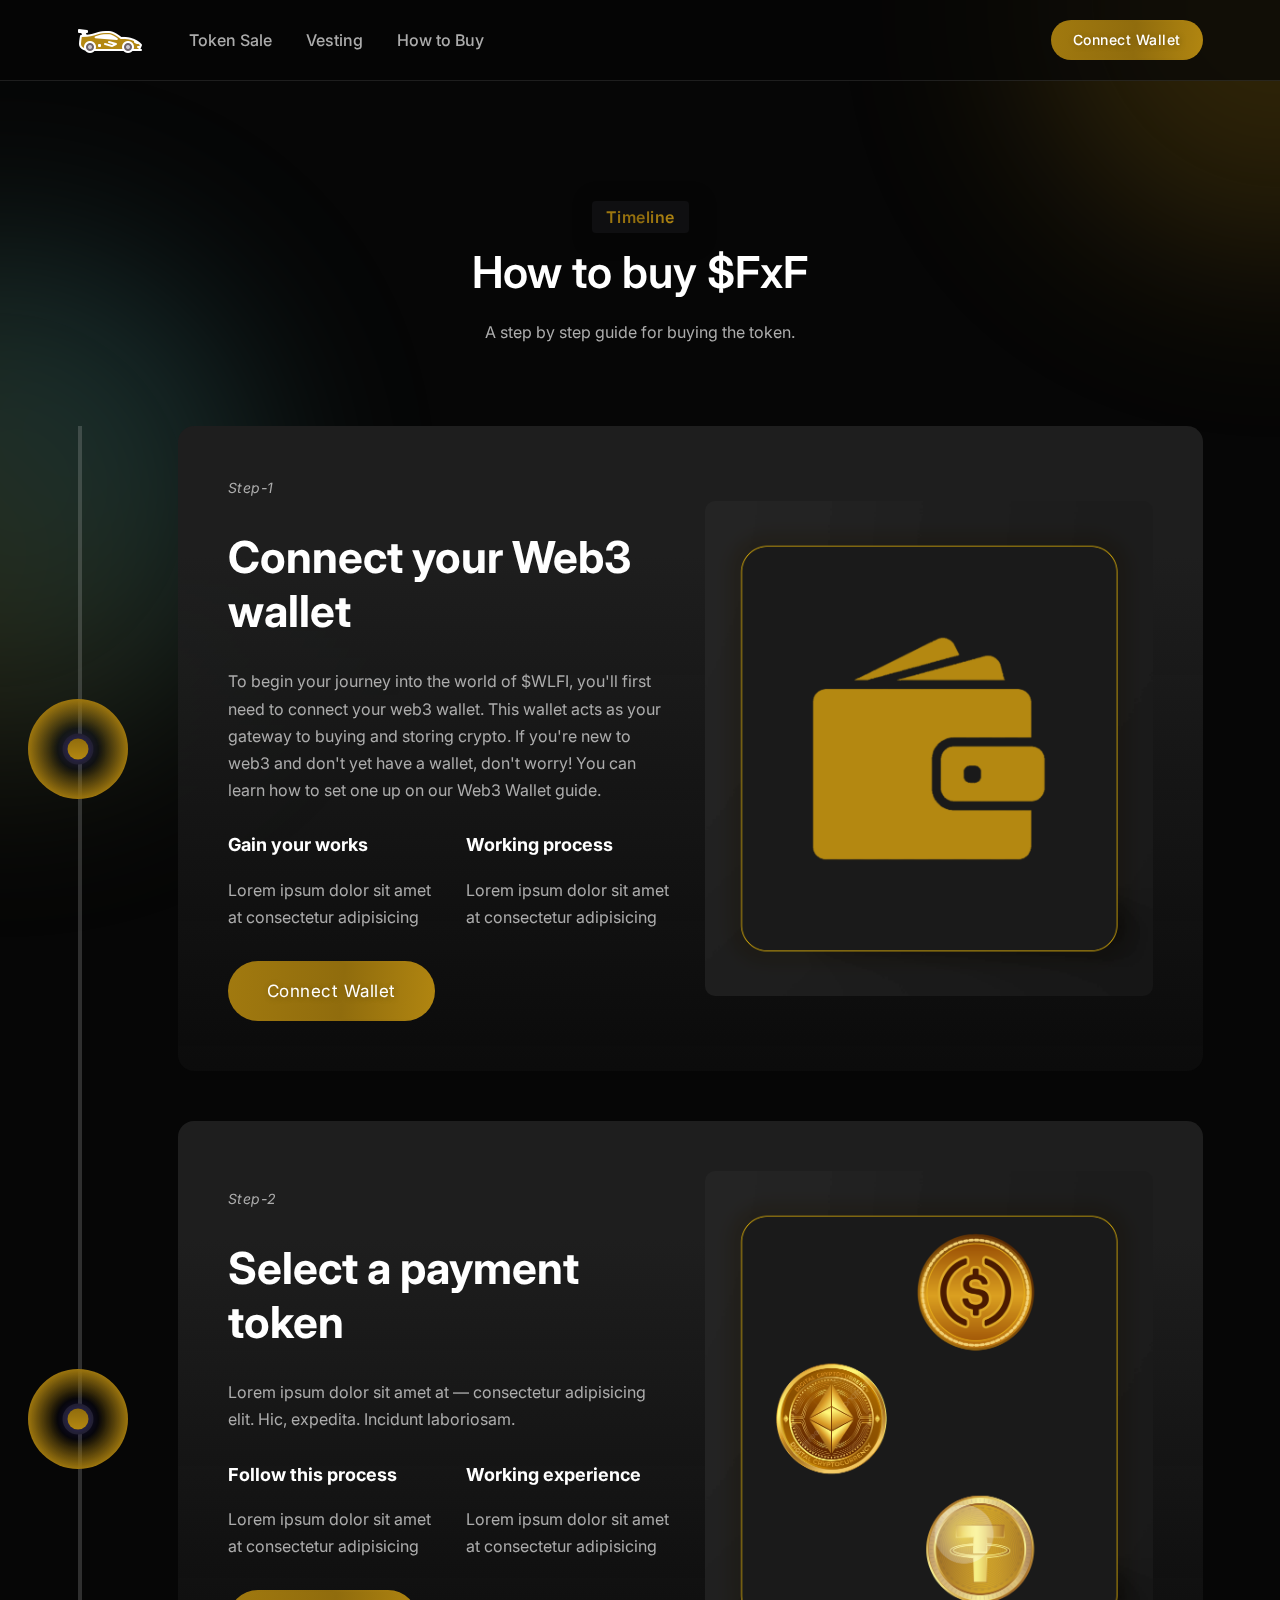
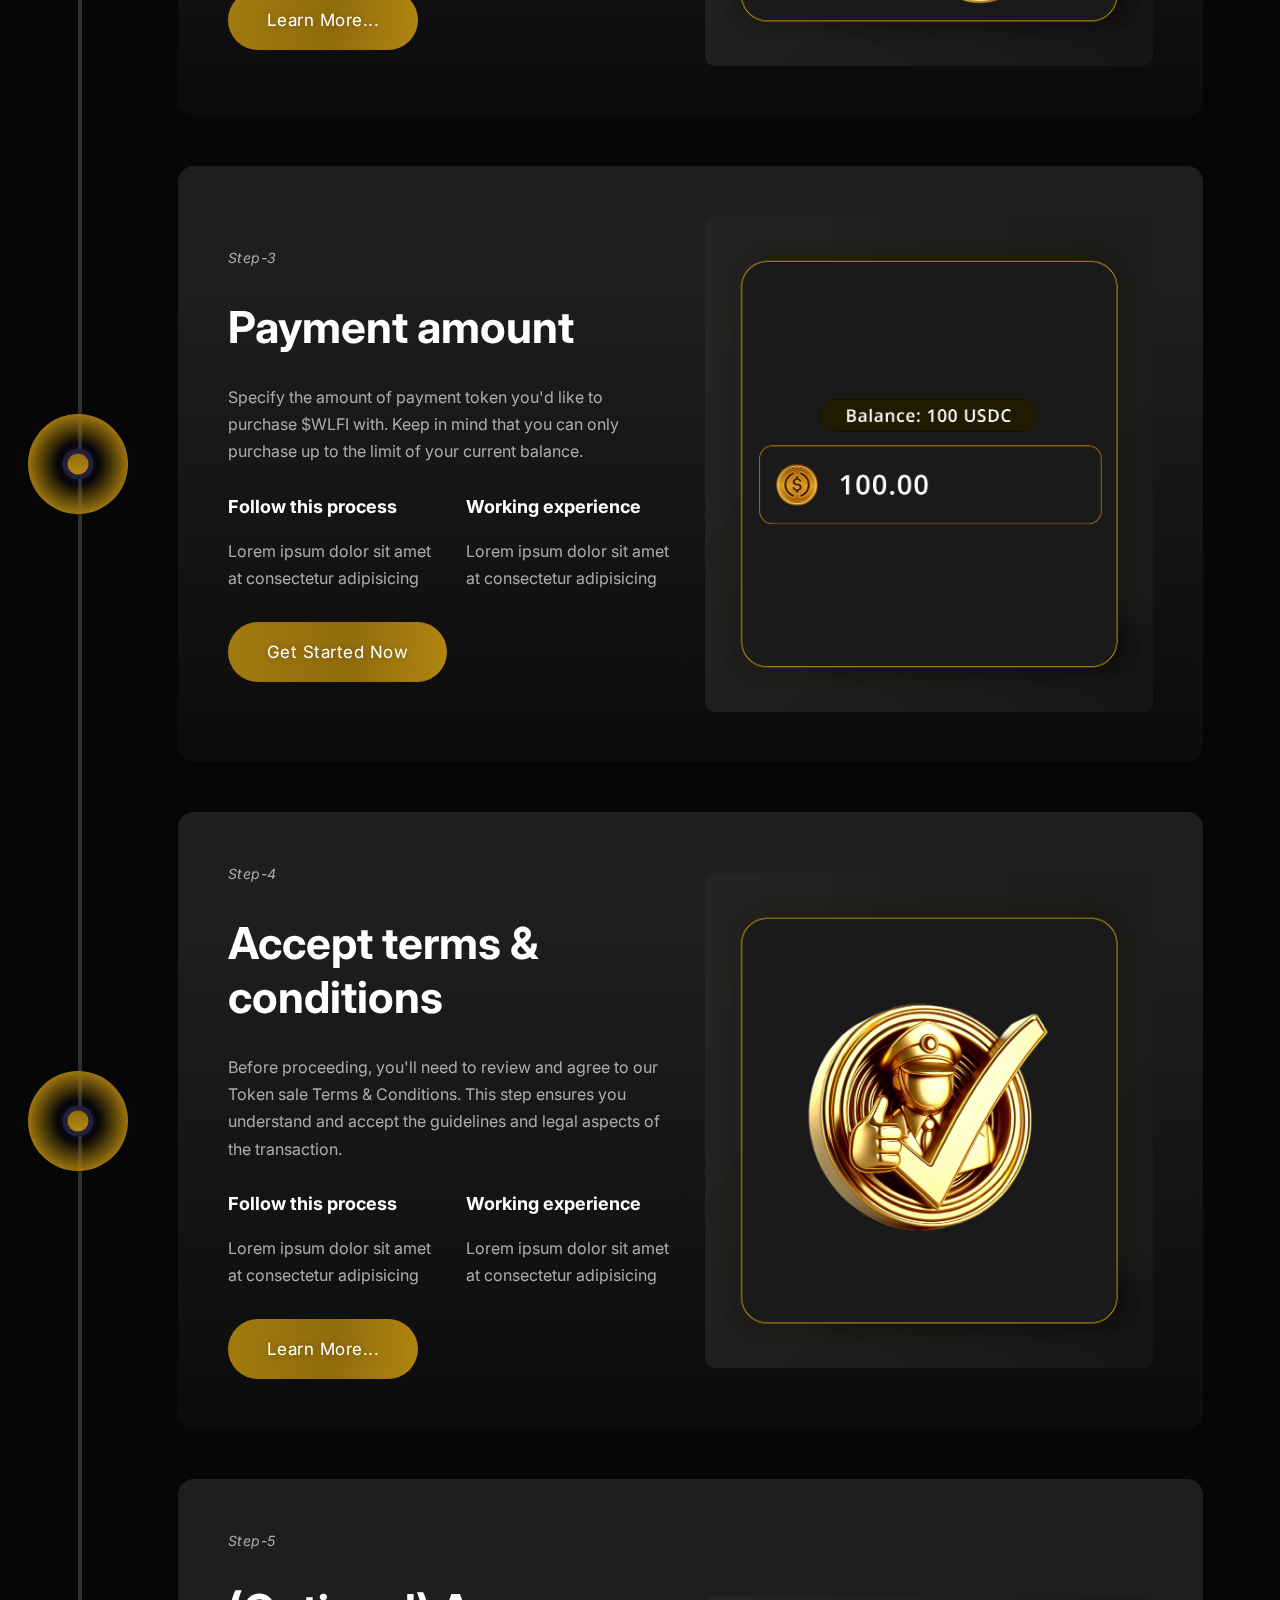
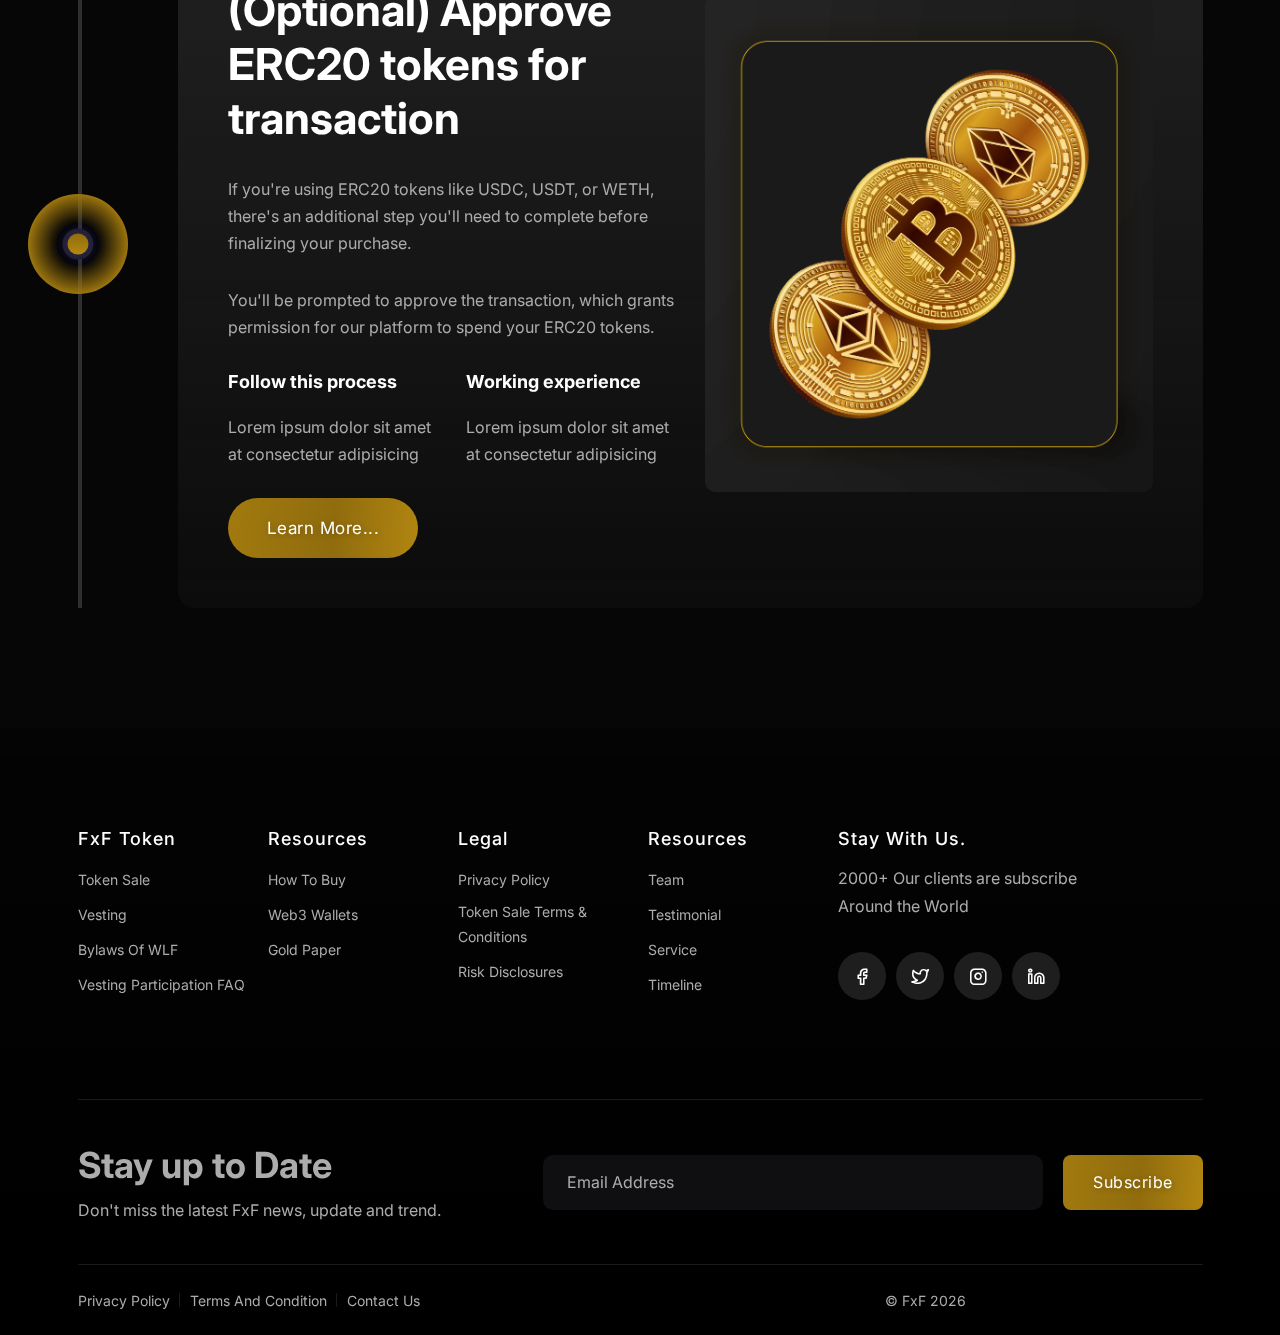
==== how-to-buy.html @ 3b192cbc "FxF UI Design Updated" ====
<!DOCTYPE html>
<html lang="en">
  <meta http-equiv="content-type" content="text/html;charset=utf-8" />
  <head>
    <meta charset="UTF-8" />
    <meta name="viewport" content="width=device-width, initial-scale=1.0" />
    <meta name="theme-style-mode" content="1" />

    <title>Fast and Furious | Dapp</title>
    <!-- Favicon -->
    <link
      rel="shortcut icon"
      type="image/x-icon"
      href="assets/images/favicon.png"
    />
    <!-- CSS ============================================ -->
    <link rel="stylesheet" href="assets/css/bootstrap.min.css" />
    <link rel="stylesheet" href="assets/css/59cd303f553da101.css" />
    <link rel="stylesheet" href="assets/css/animation.css" />
    <link rel="stylesheet" href="assets/css/feature.css" />
    <link rel="stylesheet" href="assets/css/magnify.min.css" />
    <link rel="stylesheet" href="assets/css/slick.css" />
    <link rel="stylesheet" href="assets/css/slick-theme.css" />
    <link rel="stylesheet" href="assets/css/lightbox.css" />
    <link rel="stylesheet" href="assets/css/style.css" />
  </head>

  <body>
    <main class="page-wrapper">
      <header
        class="rainbow-header header-default header-left-align header-not-transparent header-sticky"
      >
        <div class="container position-relative">
          <div class="row align-items-center">
            <div class="col-lg-9 col-md-6 col-4 position-static">
              <div class="header-left d-flex">
                <div class="logo">
                  <a href="index.html">
                    <img
                      class="logo-light"
                      src="assets/images/logo.png"
                      alt="Corporate Logo"
                    />
                    <img
                      class="logo-dark"
                      src="assets/images/logo-dark.png"
                      alt="Corporate Logo"
                    />
                  </a>
                </div>
                <nav class="mainmenu-nav d-none d-lg-block">
                  <ul class="mainmenu">
                    <li
                      class="with-megamenu has-menu-child-item position-relative"
                    >
                      <a href="#">Token Sale</a>
                    </li>
                    <li>
                      <a href="#">Vesting</a>
                    </li>
                    <li>
                      <a href="#">How to Buy</a>
                    </li>
                  </ul>
                </nav>
              </div>
            </div>
            <div class="col-lg-3 col-md-6 col-8">
              <div class="header-right">
                <div class="header-btn">
                  <a
                    class="btn-default btn-small round"
                    target="_blank"
                    href="#"
                    >Connect Wallet</a
                  >
                </div>
                <div class="mobile-menu-bar ml--5 d-block d-lg-none">
                  <div class="hamberger">
                    <button class="hamberger-button">
                      <i class="feather-menu"></i>
                    </button>
                  </div>
                </div>
              </div>
            </div>
          </div>
        </div>
      </header>
      <div class="popup-mobile-menu">
        <div class="inner">
          <div class="header-top">
            <div class="logo">
              <a href="index.html">
                <img
                  class="logo-light"
                  src="assets/images/logo/logo.png"
                  alt="Corporate Logo"
                />
                <img
                  class="logo-dark"
                  src="assets/images/logo/logo-dark.png"
                  alt="Corporate Logo"
                />
              </a>
            </div>
            <div class="close-menu">
              <button class="close-button">
                <i class="feather-x"></i>
              </button>
            </div>
          </div>
          <ul class="mainmenu">
            <li>
              <a href="#">Token Sale</a>
            </li>
            <li>
              <a href="#">Vesting</a>
            </li>
            <li>
              <a href="how-to-buy">How to Buy</a>
            </li>
          </ul>
        </div>
      </div>

      <!-- Start Theme Style  -->
      <div>
        <div class="rainbow-gradient-circle"></div>
        <div class="rainbow-gradient-circle theme-pink"></div>
      </div>
      <!-- End Theme Style  -->

      <div class="popup-mobile-menu">
        <div class="inner">
          <div class="header-top">
            <div class="logo">
              <a href="index.html">
                <img
                  class="logo-light"
                  src="assets/images/logo/logo.png"
                  alt="Corporate Logo"
                />
                <img
                  class="logo-dark"
                  src="assets/images/logo/logo-dark.png"
                  alt="Corporate Logo"
                />
              </a>
            </div>
            <div class="close-menu">
              <button class="close-button">
                <i class="feather-x"></i>
              </button>
            </div>
          </div>
          <ul class="mainmenu">
            <li class="with-megamenu has-menu-child-item position-relative">
              <a href="#">Home</a>
              <div class="rainbow-megamenu with-mega-item-2">
                <div class="wrapper">
                  <div class="row row--0">
                    <div class="col-lg-6 single-mega-item">
                      <ul class="mega-menu-item">
                        <li>
                          <a href="index-landing.html"
                            >Sass Landing
                            <span class="rainbow-badge-card">New</span></a
                          >
                        </li>
                        <li>
                          <a href="index-application.html"
                            >Application
                            <span class="rainbow-badge-card">New</span></a
                          >
                        </li>
                        <li>
                          <a href="index-collaborate.html"
                            >Collaborate
                            <span class="rainbow-badge-card">New</span></a
                          >
                        </li>
                        <li>
                          <a href="index-business-consulting.html"
                            >Business Consulting</a
                          >
                        </li>
                        <li>
                          <a href="index-business-consulting-2.html"
                            >Business Consulting 02</a
                          >
                        </li>
                        <li>
                          <a href="index-magazine.html"
                            >Magazine
                            <span class="rainbow-badge-card">New</span></a
                          >
                        </li>
                        <li>
                          <a href="index-corporate.html">Corporate</a>
                        </li>
                        <li>
                          <a href="index-business.html">Business</a>
                        </li>
                        <li>
                          <a href="index-digital-agency.html">Digital Agency</a>
                        </li>
                        <li>
                          <a href="index-finance.html">Finance</a>
                        </li>
                        <li>
                          <a href="index-company.html">Company</a>
                        </li>
                        <li>
                          <a href="index-marketing-agency.html"
                            >Marketing Agency</a
                          >
                        </li>
                      </ul>
                    </div>
                    <div class="col-lg-6 single-mega-item">
                      <ul class="mega-menu-item">
                        <li>
                          <a href="index-travel-agency.html">Travel Agency</a>
                        </li>
                        <li>
                          <a href="index-consulting.html">Consulting</a>
                        </li>
                        <li>
                          <a href="index-seo-agency.html">SEO Agency</a>
                        </li>
                        <li>
                          <a href="index-personal-portfolio.html"
                            >Personal Portfolio</a
                          >
                        </li>
                        <li>
                          <a href="index-event-conference.html"
                            >Event Conference</a
                          >
                        </li>
                        <li>
                          <a href="index-creative-portfolio.html"
                            >Creative Portfolio</a
                          >
                        </li>
                        <li>
                          <a href="index-freelancer.html">Freelancer</a>
                        </li>
                        <li>
                          <a href="index-international-consulting.html"
                            >International Consulting</a
                          >
                        </li>
                        <li>
                          <a href="index-startup.html">Startup</a>
                        </li>
                        <li>
                          <a href="index-web-agency.html">Web Agency</a>
                        </li>
                        <li>
                          <a href="index-corporate-one-page.html"
                            >Corporate One Page
                            <span class="rainbow-badge-card">New</span></a
                          >
                        </li>
                        <li>
                          <a href="index-photographer.html"
                            >Photographer
                            <span class="rainbow-badge-card">New</span></a
                          >
                        </li>
                      </ul>
                    </div>
                  </div>
                </div>
              </div>
            </li>
            <li>
              <a href="#">About</a>
            </li>
            <li class="with-megamenu has-menu-child-item">
              <a href="#">Elements</a>
              <div class="rainbow-megamenu">
                <div class="wrapper">
                  <div class="row row--0">
                    <div class="col-lg-3 single-mega-item">
                      <ul class="mega-menu-item">
                        <li>
                          <a href="button.html">Button</a>
                        </li>
                        <li>
                          <a href="service.html">Service</a>
                        </li>
                        <li>
                          <a href="counter.html">Counter</a>
                        </li>
                        <li>
                          <a href="progressbar.html">Progressbar</a>
                        </li>
                        <li>
                          <a href="accordion.html">Accordion</a>
                        </li>
                        <li>
                          <a href="social-share.html">Social Share</a>
                        </li>
                        <li>
                          <a href="blog-grid.html">Blog Grid</a>
                        </li>
                      </ul>
                    </div>
                    <div class="col-lg-3 single-mega-item">
                      <ul class="mega-menu-item">
                        <li>
                          <a href="team.html">Team</a>
                        </li>
                        <li>
                          <a href="portfolio.html">Portfolio</a>
                        </li>
                        <li>
                          <a href="testimonial.html">Testimonial</a>
                        </li>
                        <li>
                          <a href="timeline.html">Timeline</a>
                        </li>
                        <li>
                          <a href="tab.html">Tab</a>
                        </li>
                        <li>
                          <a href="pricing.html">Pricing</a>
                        </li>
                        <li>
                          <a href="split.html">Split Section</a>
                        </li>
                      </ul>
                    </div>
                    <div class="col-lg-3 single-mega-item">
                      <ul class="mega-menu-item">
                        <li>
                          <a href="call-to-action.html">Call To Action</a>
                        </li>
                        <li>
                          <a href="video.html">Video</a>
                        </li>
                        <li>
                          <a href="gallery.html">Gallery</a>
                        </li>
                        <li>
                          <a href="#">Contact</a>
                        </li>
                        <li>
                          <a href="brand.html">Brand</a>
                        </li>
                        <li>
                          <a href="portfolio.html">Portfolio</a>
                        </li>
                        <li>
                          <a href="error.html">404</a>
                        </li>
                      </ul>
                    </div>
                    <div class="col-lg-3 single-mega-item">
                      <ul class="mega-menu-item">
                        <li>
                          <a href="advance-tab.html"
                            >Advance Tab
                            <span class="rainbow-badge-card">Hot</span></a
                          >
                        </li>
                        <li>
                          <a href="brand-carouse.html"
                            >Brand Carousel
                            <span class="rainbow-badge-card">New</span></a
                          >
                        </li>
                        <li>
                          <a href="advance-pricing.html"
                            >Advance Pricing
                            <span class="rainbow-badge-card">Hot</span></a
                          >
                        </li>
                        <li>
                          <a href="portfolio-details.html">Portfolio Details</a>
                        </li>
                        <li>
                          <a href="blog-details.html">Blog Details</a>
                        </li>
                        <li>
                          <a href="privacy-policy.html"
                            >Privacy Policy
                            <span class="rainbow-badge-card">New</span></a
                          >
                        </li>
                        <li>
                          <a href="login.html"
                            >Profile
                            <span class="rainbow-badge-card">New</span></a
                          >
                        </li>
                      </ul>
                    </div>
                  </div>
                </div>
              </div>
            </li>

            <li class="has-droupdown has-menu-child-item">
              <a href="#">Blog</a>
              <ul class="submenu">
                <li>
                  <a href="blog-grid.html">Blog Grid</a>
                </li>
                <li>
                  <a href="blog-grid-sidebar.html">Blog Grid Sidebar</a>
                </li>
                <li>
                  <a href="blog-list-view.html">Blog List View</a>
                </li>
                <li>
                  <a href="blog-list-sidebar.html">Blog List View Sidebar</a>
                </li>
                <li>
                  <a href="blog-details.html">Blog Details</a>
                </li>
              </ul>
            </li>

            <li class="has-droupdown has-menu-child-item">
              <a href="#">Portfolio</a>
              <ul class="submenu">
                <li>
                  <a href="portfolio.html">Portfolio Default</a>
                </li>
                <li>
                  <a href="portfolio-three-column.html"
                    >Portfolio Three Column</a
                  >
                </li>
                <li>
                  <a href="portfolio-full-width.html">Portfolio Full Width</a>
                </li>
                <li>
                  <a href="portfolio-grid-layout.html">Portfolio Grid Layout</a>
                </li>
                <li>
                  <a href="portfolio-box-layout.html">Portfolio Box Layout</a>
                </li>
                <li>
                  <a href="portfolio-details.html">Portfolio Details</a>
                </li>
              </ul>
            </li>
            <li>
              <a href="#">Contact</a>
            </li>
          </ul>
        </div>
      </div>

      <!-- Start Slider Area  -->
      <div class="rainbow-timeline-area rainbow-section-gap">
        <div class="container">
          <div class="row">
            <div class="col-lg-12">
              <div
                class="section-title text-center sal-animate"
                data-sal="slide-up"
                data-sal-duration="700"
                data-sal-delay="100"
              >
                <h4 class="subtitle">
                  <span class="theme-gradient">Timeline</span>
                </h4>
                <h2 class="title w-600 mb--20">How to buy $FxF</h2>
                <p>A step by step guide for buying the token.</p>
              </div>
            </div>
          </div>
          <div class="row">
            <div class="col-lg-12">
              <div
                class="rainbow-timeline-wrapper timeline-style-one position-relative"
              >
                <div class="timeline-line"></div>
                <div class="single-timeline mt--50">
                  <div class="timeline-dot">
                    <div class="time-line-circle"></div>
                  </div>
                  <div class="single-content">
                    <div class="inner">
                      <div class="row row--30 align-items-center">
                        <div
                          class="col-lg-6 mt_md--40 mt_sm--40 order-2 order-lg-1"
                        >
                          <div class="content">
                            <span class="date-of-timeline">Step-1</span>
                            <h2
                              class="title sal-animate"
                              data-sal="slide-up"
                              data-sal-duration="700"
                              data-sal-delay="100"
                            >
                              Connect your Web3 wallet
                            </h2>
                            <p
                              class="description sal-animate"
                              data-sal="slide-up"
                              data-sal-duration="700"
                              data-sal-delay="200"
                            >
                              To begin your journey into the world of $WLFI,
                              you'll first need to connect your web3 wallet.
                              This wallet acts as your gateway to buying and
                              storing crypto. If you're new to web3 and don't
                              yet have a wallet, don't worry! You can learn how
                              to set one up on our Web3 Wallet guide.
                            </p>
                            <div class="row row--30">
                              <div class="col-lg-6 col-md-6 col-12">
                                <div class="working-list">
                                  <h5
                                    class="working-title sal-animate"
                                    data-sal="slide-up"
                                    data-sal-duration="700"
                                    data-sal-delay="300"
                                  >
                                    Gain your works
                                  </h5>
                                  <p
                                    data-sal="slide-up"
                                    data-sal-duration="700"
                                    data-sal-delay="400"
                                    class="sal-animate"
                                  >
                                    Lorem ipsum dolor sit amet at consectetur
                                    adipisicing
                                  </p>
                                </div>
                              </div>
                              <div class="col-lg-6 col-md-6 col-12">
                                <div class="working-list">
                                  <h5
                                    class="working-title sal-animate"
                                    data-sal="slide-up"
                                    data-sal-duration="700"
                                    data-sal-delay="300"
                                  >
                                    Working process
                                  </h5>
                                  <p
                                    data-sal="slide-up"
                                    data-sal-duration="700"
                                    data-sal-delay="400"
                                    class="sal-animate"
                                  >
                                    Lorem ipsum dolor sit amet at consectetur
                                    adipisicing
                                  </p>
                                </div>
                              </div>
                            </div>
                            <div
                              class="read-morebtn sal-animate"
                              data-sal="slide-up"
                              data-sal-duration="700"
                              data-sal-delay="300"
                            >
                              <a
                                class="btn-default btn-large round"
                                href="contact.html"
                                ><span>Connect Wallet</span></a
                              >
                            </div>
                          </div>
                        </div>
                        <div class="col-lg-6 order-1 order-lg-2">
                          <div class="thumbnail">
                            <img
                              class="w-100"
                              src="assets/images/timeline-01.png"
                              alt="Corporate Html Template"
                            />
                          </div>
                        </div>
                      </div>
                    </div>
                  </div>
                </div>

                <div class="single-timeline mt--50">
                  <div class="timeline-dot">
                    <div class="time-line-circle"></div>
                  </div>
                  <div class="single-content">
                    <div class="inner">
                      <div class="row row--30 align-items-center">
                        <div
                          class="col-lg-6 mt_md--40 mt_sm--40 order-2 order-lg-1"
                        >
                          <div class="content">
                            <span class="date-of-timeline">Step-2</span>
                            <h2
                              class="title sal-animate"
                              data-sal="slide-up"
                              data-sal-duration="700"
                              data-sal-delay="200"
                            >
                              Select a payment token
                            </h2>
                            <p
                              class="description sal-animate"
                              data-sal="slide-up"
                              data-sal-duration="700"
                              data-sal-delay="300"
                            >
                              Lorem ipsum dolor sit amet at — consectetur
                              adipisicing elit. Hic, expedita. Incidunt
                              laboriosam.
                            </p>
                            <div class="row row--30">
                              <div class="col-lg-6 col-md-6 col-12">
                                <div class="working-list">
                                  <h5
                                    class="working-title sal-animate"
                                    data-sal="slide-up"
                                    data-sal-duration="700"
                                    data-sal-delay="350"
                                  >
                                    Follow this process
                                  </h5>
                                  <p
                                    data-sal="slide-up"
                                    data-sal-duration="700"
                                    data-sal-delay="300"
                                    class="sal-animate"
                                  >
                                    Lorem ipsum dolor sit amet at consectetur
                                    adipisicing
                                  </p>
                                </div>
                              </div>
                              <div class="col-lg-6 col-md-6 col-12">
                                <div class="working-list">
                                  <h5
                                    class="working-title sal-animate"
                                    data-sal="slide-up"
                                    data-sal-duration="700"
                                    data-sal-delay="350"
                                  >
                                    Working experience
                                  </h5>
                                  <p
                                    data-sal="slide-up"
                                    data-sal-duration="700"
                                    data-sal-delay="300"
                                    class="sal-animate"
                                  >
                                    Lorem ipsum dolor sit amet at consectetur
                                    adipisicing
                                  </p>
                                </div>
                              </div>
                            </div>
                            <div
                              class="read-morebtn sal-animate"
                              data-sal="slide-up"
                              data-sal-duration="700"
                              data-sal-delay="400"
                            >
                              <a
                                class="btn-default btn-large round"
                                href="contact.html"
                              >
                                <span>Learn More...</span>
                              </a>
                            </div>
                          </div>
                        </div>
                        <div class="col-lg-6 order-1 order-lg-2">
                          <div class="thumbnail">
                            <img
                              class="w-100"
                              src="assets/images/timeline-02.png"
                              alt="Corporate Html Template"
                            />
                          </div>
                        </div>
                      </div>
                    </div>
                  </div>
                </div>

                <div class="single-timeline mt--50">
                  <div class="timeline-dot">
                    <div class="time-line-circle"></div>
                  </div>
                  <div class="single-content">
                    <div class="inner">
                      <div class="row row--30 align-items-center">
                        <div
                          class="col-lg-6 mt_md--40 mt_sm--40 order-2 order-lg-1"
                        >
                          <div class="content">
                            <span class="date-of-timeline">Step-3</span>
                            <h2
                              class="title sal-animate"
                              data-sal="slide-up"
                              data-sal-duration="700"
                              data-sal-delay="200"
                            >
                              Payment amount
                            </h2>
                            <p
                              class="description sal-animate"
                              data-sal="slide-up"
                              data-sal-duration="700"
                              data-sal-delay="300"
                            >
                              Specify the amount of payment token you'd like to
                              purchase $WLFI with. Keep in mind that you can
                              only purchase up to the limit of your current
                              balance.
                            </p>
                            <div class="row row--30">
                              <div class="col-lg-6 col-md-6 col-12">
                                <div class="working-list">
                                  <h5
                                    class="working-title sal-animate"
                                    data-sal="slide-up"
                                    data-sal-duration="700"
                                    data-sal-delay="350"
                                  >
                                    Follow this process
                                  </h5>
                                  <p
                                    data-sal="slide-up"
                                    data-sal-duration="700"
                                    data-sal-delay="300"
                                    class="sal-animate"
                                  >
                                    Lorem ipsum dolor sit amet at consectetur
                                    adipisicing
                                  </p>
                                </div>
                              </div>
                              <div class="col-lg-6 col-md-6 col-12">
                                <div class="working-list">
                                  <h5
                                    class="working-title sal-animate"
                                    data-sal="slide-up"
                                    data-sal-duration="700"
                                    data-sal-delay="350"
                                  >
                                    Working experience
                                  </h5>
                                  <p
                                    data-sal="slide-up"
                                    data-sal-duration="700"
                                    data-sal-delay="300"
                                    class="sal-animate"
                                  >
                                    Lorem ipsum dolor sit amet at consectetur
                                    adipisicing
                                  </p>
                                </div>
                              </div>
                            </div>
                            <div
                              class="read-morebtn sal-animate"
                              data-sal="slide-up"
                              data-sal-duration="700"
                              data-sal-delay="400"
                            >
                              <a
                                class="btn-default btn-large round"
                                href="contact.html"
                              >
                                <span>Get Started Now</span>
                              </a>
                            </div>
                          </div>
                        </div>
                        <div class="col-lg-6 order-1 order-lg-2">
                          <div class="thumbnail">
                            <img
                              class="w-100"
                              src="assets/images/timeline-03.png"
                              alt="Corporate Html Template"
                            />
                          </div>
                        </div>
                      </div>
                    </div>
                  </div>
                </div>

                <div class="single-timeline mt--50">
                  <div class="timeline-dot">
                    <div class="time-line-circle"></div>
                  </div>
                  <div class="single-content">
                    <div class="inner">
                      <div class="row row--30 align-items-center">
                        <div
                          class="col-lg-6 mt_md--40 mt_sm--40 order-2 order-lg-1"
                        >
                          <div class="content">
                            <span class="date-of-timeline">Step-4</span>
                            <h2
                              class="title sal-animate"
                              data-sal="slide-up"
                              data-sal-duration="700"
                              data-sal-delay="200"
                            >
                              Accept terms & conditions
                            </h2>
                            <p
                              class="description sal-animate"
                              data-sal="slide-up"
                              data-sal-duration="700"
                              data-sal-delay="300"
                            >
                              Before proceeding, you'll need to review and agree
                              to our
                              <a href="#" target="_blank"
                                >Token sale Terms & Conditions.</a
                              >
                              This step ensures you understand and accept the
                              guidelines and legal aspects of the transaction.
                            </p>
                            <div class="row row--30">
                              <div class="col-lg-6 col-md-6 col-12">
                                <div class="working-list">
                                  <h5
                                    class="working-title sal-animate"
                                    data-sal="slide-up"
                                    data-sal-duration="700"
                                    data-sal-delay="350"
                                  >
                                    Follow this process
                                  </h5>
                                  <p
                                    data-sal="slide-up"
                                    data-sal-duration="700"
                                    data-sal-delay="300"
                                    class="sal-animate"
                                  >
                                    Lorem ipsum dolor sit amet at consectetur
                                    adipisicing
                                  </p>
                                </div>
                              </div>
                              <div class="col-lg-6 col-md-6 col-12">
                                <div class="working-list">
                                  <h5
                                    class="working-title sal-animate"
                                    data-sal="slide-up"
                                    data-sal-duration="700"
                                    data-sal-delay="350"
                                  >
                                    Working experience
                                  </h5>
                                  <p
                                    data-sal="slide-up"
                                    data-sal-duration="700"
                                    data-sal-delay="300"
                                    class="sal-animate"
                                  >
                                    Lorem ipsum dolor sit amet at consectetur
                                    adipisicing
                                  </p>
                                </div>
                              </div>
                            </div>
                            <div
                              class="read-morebtn sal-animate"
                              data-sal="slide-up"
                              data-sal-duration="700"
                              data-sal-delay="400"
                            >
                              <a
                                class="btn-default btn-large round"
                                href="contact.html"
                              >
                                <span>Learn More...</span>
                              </a>
                            </div>
                          </div>
                        </div>
                        <div class="col-lg-6 order-1 order-lg-2">
                          <div class="thumbnail">
                            <img
                              class="w-100"
                              src="assets/images/timeline-04.png"
                              alt="Corporate Html Template"
                            />
                          </div>
                        </div>
                      </div>
                    </div>
                  </div>
                </div>

                <div class="single-timeline mt--50">
                  <div class="timeline-dot">
                    <div class="time-line-circle"></div>
                  </div>
                  <div class="single-content">
                    <div class="inner">
                      <div class="row row--30 align-items-center">
                        <div
                          class="col-lg-6 mt_md--40 mt_sm--40 order-2 order-lg-1"
                        >
                          <div class="content">
                            <span class="date-of-timeline">Step-5</span>
                            <h2
                              class="title sal-animate"
                              data-sal="slide-up"
                              data-sal-duration="700"
                              data-sal-delay="200"
                            >
                              (Optional) Approve ERC20 tokens for transaction
                            </h2>
                            <p
                              class="description sal-animate"
                              data-sal="slide-up"
                              data-sal-duration="700"
                              data-sal-delay="300"
                            >
                              If you're using ERC20 tokens like USDC, USDT, or
                              WETH, there's an additional step you'll need to
                              complete before finalizing your purchase.
                            </p>
                            <p
                              class="description sal-animate"
                              data-sal="slide-up"
                              data-sal-duration="700"
                              data-sal-delay="300"
                            >
                              You'll be prompted to approve the transaction,
                              which grants permission for our platform to spend
                              your ERC20 tokens.
                            </p>
                            <div class="row row--30">
                              <div class="col-lg-6 col-md-6 col-12">
                                <div class="working-list">
                                  <h5
                                    class="working-title sal-animate"
                                    data-sal="slide-up"
                                    data-sal-duration="700"
                                    data-sal-delay="350"
                                  >
                                    Follow this process
                                  </h5>
                                  <p
                                    data-sal="slide-up"
                                    data-sal-duration="700"
                                    data-sal-delay="300"
                                    class="sal-animate"
                                  >
                                    Lorem ipsum dolor sit amet at consectetur
                                    adipisicing
                                  </p>
                                </div>
                              </div>
                              <div class="col-lg-6 col-md-6 col-12">
                                <div class="working-list">
                                  <h5
                                    class="working-title sal-animate"
                                    data-sal="slide-up"
                                    data-sal-duration="700"
                                    data-sal-delay="350"
                                  >
                                    Working experience
                                  </h5>
                                  <p
                                    data-sal="slide-up"
                                    data-sal-duration="700"
                                    data-sal-delay="300"
                                    class="sal-animate"
                                  >
                                    Lorem ipsum dolor sit amet at consectetur
                                    adipisicing
                                  </p>
                                </div>
                              </div>
                            </div>
                            <div
                              class="read-morebtn sal-animate"
                              data-sal="slide-up"
                              data-sal-duration="700"
                              data-sal-delay="400"
                            >
                              <a
                                class="btn-default btn-large round"
                                href="contact.html"
                              >
                                <span>Learn More...</span>
                              </a>
                            </div>
                          </div>
                        </div>
                        <div class="col-lg-6 order-1 order-lg-2">
                          <div class="thumbnail">
                            <img
                              class="w-100"
                              src="assets/images/timeline-05.png"
                              alt="Corporate Html Template"
                            />
                          </div>
                        </div>
                      </div>
                    </div>
                  </div>
                </div>
              </div>
            </div>
          </div>
        </div>
      </div>
      <!-- End Slider Area  -->

      <footer class="rainbow-footer footer-style-default no-border">
        <div class="footer-top">
          <div class="container">
            <div class="row">
              <div class="col-lg-2 col-md-6 col-sm-6 col-12">
                <div class="rainbow-footer-widget">
                  <h4 class="title">FxF Token</h4>
                  <div class="inner">
                    <ul class="footer-link link-hover">
                      <li>
                        <a href="#">Token Sale</a>
                      </li>
                      <li>
                        <a href="#">Vesting</a>
                      </li>
                      <li>
                        <a href="#">Bylaws of WLF</a>
                      </li>
                      <li>
                        <a href="#">Vesting Participation FAQ</a>
                      </li>
                    </ul>
                  </div>
                </div>
              </div>
              <div class="col-lg-2 col-md-6 col-sm-6 col-12">
                <div class="rainbow-footer-widget">
                  <div class="widget-menu-top">
                    <h4 class="title">Resources</h4>
                    <div class="inner">
                      <ul class="footer-link link-hover">
                        <li>
                          <a href="#">How to buy</a>
                        </li>
                        <li>
                          <a href="#">Web3 wallets</a>
                        </li>
                        <li>
                          <a href="#">Gold paper</a>
                        </li>
                      </ul>
                    </div>
                  </div>
                </div>
              </div>
              <div class="col-lg-2 col-md-6 col-sm-6 col-12">
                <div class="rainbow-footer-widget">
                  <h4 class="title">Legal</h4>
                  <div class="inner">
                    <ul class="footer-link link-hover">
                      <li>
                        <a href="#">Privacy policy</a>
                      </li>
                      <li>
                        <a href="#">Token Sale Terms & Conditions</a>
                      </li>
                      <li>
                        <a href="#">Risk Disclosures</a>
                      </li>
                    </ul>
                  </div>
                </div>
              </div>
              <div class="col-lg-2 col-md-6 col-sm-6 col-12">
                <div class="rainbow-footer-widget">
                  <h4 class="title">Resources</h4>
                  <div class="inner">
                    <ul class="footer-link link-hover">
                      <li>
                        <a href="#">Team</a>
                      </li>
                      <li>
                        <a href="#">Testimonial</a>
                      </li>
                      <li>
                        <a href="#">Service</a>
                      </li>
                      <li>
                        <a href="#">Timeline</a>
                      </li>
                    </ul>
                  </div>
                </div>
              </div>
              <div class="col-lg-4 col-md-6 col-sm-6 col-12">
                <div class="rainbow-footer-widget">
                  <h4 class="title">Stay With Us.</h4>
                  <div class="inner">
                    <h6 class="subtitle">
                      2000+ Our clients are subscribe Around the World
                    </h6>
                    <ul
                      class="social-icon social-default justify-content-start"
                    >
                      <li>
                        <a href="https://www.facebook.com/">
                          <i class="feather-facebook"></i>
                        </a>
                      </li>
                      <li>
                        <a href="https://www.twitter.com/">
                          <i class="feather-twitter"></i>
                        </a>
                      </li>
                      <li>
                        <a href="https://www.instagram.com/">
                          <i class="feather-instagram"></i>
                        </a>
                      </li>
                      <li>
                        <a href="https://www.linkdin.com/">
                          <i class="feather-linkedin"></i>
                        </a>
                      </li>
                    </ul>
                  </div>
                </div>
              </div>
            </div>
          </div>
        </div>

        <div class="newsletter-area rainbow-newsletter-default">
          <div class="container">
            <div
              class="row row--0 newsletter-wrapper align-items-center border-top-bottom"
            >
              <div class="col-lg-4">
                <div class="newsletter-section-title">
                  <h3 class="title">Stay up to Date</h3>
                  <p class="description">
                    Don't miss the latest FxF news, update and trend.
                  </p>
                </div>
              </div>
              <div class="col-lg-8">
                <form class="rainbow-newsletter mt_md--20 mt_sm--20" action="#">
                  <div class="form-group">
                    <input type="email" placeholder="Email Address" />
                  </div>
                  <div class="form-group">
                    <button class="btn-default">Subscribe</button>
                  </div>
                </form>
              </div>
            </div>
          </div>
        </div>

        <div class="copyright-area copyright-style-one no-border">
          <div class="container">
            <div class="row align-items-center">
              <div class="col-lg-6 col-md-6 col-sm-12 col-12">
                <div class="copyright-left">
                  <ul class="ft-menu link-hover">
                    <li>
                      <a href="privacy-policy.html">Privacy Policy</a>
                    </li>
                    <li><a href="#">Terms And Condition</a></li>
                    <li>
                      <a href="#">Contact Us</a>
                    </li>
                  </ul>
                </div>
              </div>
              <div class="col-lg-6 col-md-6 col-sm-12 col-12">
                <div class="copyright-right text-center text-md-right">
                  <p class="copyright-text">
                    © FxF
                    <script>
                      document.write(new Date().getFullYear());
                    </script>
                  </p>
                </div>
              </div>
            </div>
          </div>
        </div>
      </footer>
    </main>

    <!-- All Scripts  -->
    <!-- Start Top To Bottom Area  -->
    <div class="rainbow-back-top">
      <i class="feather-arrow-up"></i>
    </div>
    <!-- End Top To Bottom Area  -->
    <!-- JS
============================================ -->
    <script src="assets/js/modernizr.min.js"></script>
    <script src="assets/js/jquery.min.js"></script>
    <script src="assets/js/bootstrap.min.js"></script>
    <script src="assets/js/popper.min.js"></script>
    <script src="assets/js/waypoint.min.js"></script>
    <script src="assets/js/wow.min.js"></script>
    <script src="assets/js/counterup.min.js"></script>
    <script src="assets/js/feather.min.js"></script>
    <script src="assets/js/sal.min.js"></script>
    <script src="assets/js/masonry.js"></script>
    <script src="assets/js/imageloaded.js"></script>
    <script src="assets/js/magnify.min.js"></script>
    <script src="assets/js/lightbox.js"></script>
    <script src="assets/js/slick.min.js"></script>
    <script src="assets/js/easypie.js"></script>
    <script src="assets/js/text-type.js"></script>
    <script src="assets/js/jquery.style.swicher.js"></script>
    <script src="assets/js/js.cookie.js"></script>
    <script src="assets/js/jquery-one-page-nav.js"></script>
    <!-- Main JS -->
    <script src="assets/js/main.js"></script>
  </body>
</html>
---- assets/css/59cd303f553da101.css ----
*,
:after,
:before {
  --tw-border-spacing-x: 0;
  --tw-border-spacing-y: 0;
  --tw-translate-x: 0;
  --tw-translate-y: 0;
  --tw-rotate: 0;
  --tw-skew-x: 0;
  --tw-skew-y: 0;
  --tw-scale-x: 1;
  --tw-scale-y: 1;
  --tw-pan-x: ;
  --tw-pan-y: ;
  --tw-pinch-zoom: ;
  --tw-scroll-snap-strictness: proximity;
  --tw-gradient-from-position: ;
  --tw-gradient-via-position: ;
  --tw-gradient-to-position: ;
  --tw-ordinal: ;
  --tw-slashed-zero: ;
  --tw-numeric-figure: ;
  --tw-numeric-spacing: ;
  --tw-numeric-fraction: ;
  --tw-ring-inset: ;
  --tw-ring-offset-width: 0px;
  --tw-ring-offset-color: #fff;
  --tw-ring-color: rgba(59, 130, 246, 0.5);
  --tw-ring-offset-shadow: 0 0 #0000;
  --tw-ring-shadow: 0 0 #0000;
  --tw-shadow: 0 0 #0000;
  --tw-shadow-colored: 0 0 #0000;
  --tw-blur: ;
  --tw-brightness: ;
  --tw-contrast: ;
  --tw-grayscale: ;
  --tw-hue-rotate: ;
  --tw-invert: ;
  --tw-saturate: ;
  --tw-sepia: ;
  --tw-drop-shadow: ;
  --tw-backdrop-blur: ;
  --tw-backdrop-brightness: ;
  --tw-backdrop-contrast: ;
  --tw-backdrop-grayscale: ;
  --tw-backdrop-hue-rotate: ;
  --tw-backdrop-invert: ;
  --tw-backdrop-opacity: ;
  --tw-backdrop-saturate: ;
  --tw-backdrop-sepia: ;
  --tw-contain-size: ;
  --tw-contain-layout: ;
  --tw-contain-paint: ;
  --tw-contain-style: ;
}
::backdrop {
  --tw-border-spacing-x: 0;
  --tw-border-spacing-y: 0;
  --tw-translate-x: 0;
  --tw-translate-y: 0;
  --tw-rotate: 0;
  --tw-skew-x: 0;
  --tw-skew-y: 0;
  --tw-scale-x: 1;
  --tw-scale-y: 1;
  --tw-pan-x: ;
  --tw-pan-y: ;
  --tw-pinch-zoom: ;
  --tw-scroll-snap-strictness: proximity;
  --tw-gradient-from-position: ;
  --tw-gradient-via-position: ;
  --tw-gradient-to-position: ;
  --tw-ordinal: ;
  --tw-slashed-zero: ;
  --tw-numeric-figure: ;
  --tw-numeric-spacing: ;
  --tw-numeric-fraction: ;
  --tw-ring-inset: ;
  --tw-ring-offset-width: 0px;
  --tw-ring-offset-color: #fff;
  --tw-ring-color: rgba(59, 130, 246, 0.5);
  --tw-ring-offset-shadow: 0 0 #0000;
  --tw-ring-shadow: 0 0 #0000;
  --tw-shadow: 0 0 #0000;
  --tw-shadow-colored: 0 0 #0000;
  --tw-blur: ;
  --tw-brightness: ;
  --tw-contrast: ;
  --tw-grayscale: ;
  --tw-hue-rotate: ;
  --tw-invert: ;
  --tw-saturate: ;
  --tw-sepia: ;
  --tw-drop-shadow: ;
  --tw-backdrop-blur: ;
  --tw-backdrop-brightness: ;
  --tw-backdrop-contrast: ;
  --tw-backdrop-grayscale: ;
  --tw-backdrop-hue-rotate: ;
  --tw-backdrop-invert: ;
  --tw-backdrop-opacity: ;
  --tw-backdrop-saturate: ;
  --tw-backdrop-sepia: ;
  --tw-contain-size: ;
  --tw-contain-layout: ;
  --tw-contain-paint: ;
  --tw-contain-style: ;
} /*
! tailwindcss v3.4.13 | MIT License | https://tailwindcss.com
*/
*,
:after,
:before {
  box-sizing: border-box;
  border: 0 solid #e5e7eb;
}
:after,
:before {
  --tw-content: "";
}
:host,
html {
  line-height: 1.5;
  -webkit-text-size-adjust: 100%;
  -moz-tab-size: 4;
  -o-tab-size: 4;
  tab-size: 4;
  font-family: ui-sans-serif, system-ui, sans-serif, Apple Color Emoji,
    Segoe UI Emoji, Segoe UI Symbol, Noto Color Emoji;
  font-feature-settings: normal;
  font-variation-settings: normal;
  -webkit-tap-highlight-color: transparent;
}
body {
  margin: 0;
  line-height: inherit;
}
hr {
  height: 0;
  color: inherit;
  border-top-width: 1px;
}
abbr:where([title]) {
  -webkit-text-decoration: underline dotted;
  text-decoration: underline dotted;
}
h1,
h2,
h3,
h4,
h5,
h6 {
  font-size: inherit;
  font-weight: inherit;
}
a {
  color: inherit;
  text-decoration: inherit;
}
b,
strong {
  font-weight: bolder;
}
code,
kbd,
pre,
samp {
  font-family: ui-monospace, SFMono-Regular, Menlo, Monaco, Consolas,
    Liberation Mono, Courier New, monospace;
  font-feature-settings: normal;
  font-variation-settings: normal;
  font-size: 1em;
}
small {
  font-size: 80%;
}
sub,
sup {
  font-size: 75%;
  line-height: 0;
  position: relative;
  vertical-align: baseline;
}
sub {
  bottom: -0.25em;
}
sup {
  top: -0.5em;
}
table {
  text-indent: 0;
  border-color: inherit;
  border-collapse: collapse;
}
button,
input,
optgroup,
select,
textarea {
  font-family: inherit;
  font-feature-settings: inherit;
  font-variation-settings: inherit;
  font-size: 100%;
  font-weight: inherit;
  line-height: inherit;
  letter-spacing: inherit;
  color: inherit;
  margin: 0;
  padding: 0;
}
button,
select {
  text-transform: none;
}
button,
input:where([type="button"]),
input:where([type="reset"]),
input:where([type="submit"]) {
  -webkit-appearance: button;
  background-color: transparent;
  background-image: none;
}
:-moz-focusring {
  outline: auto;
}
:-moz-ui-invalid {
  box-shadow: none;
}
progress {
  vertical-align: baseline;
}
::-webkit-inner-spin-button,
::-webkit-outer-spin-button {
  height: auto;
}
[type="search"] {
  -webkit-appearance: textfield;
  outline-offset: -2px;
}
::-webkit-search-decoration {
  -webkit-appearance: none;
}
::-webkit-file-upload-button {
  -webkit-appearance: button;
  font: inherit;
}
summary {
  display: list-item;
}
blockquote,
dd,
dl,
figure,
h1,
h2,
h3,
h4,
h5,
h6,
hr,
p,
pre {
  margin: 0;
}
fieldset {
  margin: 0;
}
fieldset,
legend {
  padding: 0;
}
menu,
ol,
ul {
  list-style: none;
  margin: 0;
  padding: 0;
}
dialog {
  padding: 0;
}
textarea {
  resize: vertical;
}
input::-moz-placeholder,
textarea::-moz-placeholder {
  opacity: 1;
  color: #9ca3af;
}
input::placeholder,
textarea::placeholder {
  opacity: 1;
  color: #9ca3af;
}
[role="button"],
button {
  cursor: pointer;
}
:disabled {
  cursor: default;
}
audio,
canvas,
embed,
iframe,
img,
object,
svg,
video {
  display: block;
  vertical-align: middle;
}
img,
video {
  max-width: 100%;
  height: auto;
}
[hidden] {
  display: none;
}
* {
  scrollbar-color: auto;
  scrollbar-width: auto;
}
:root {
  --background: 0 0% 100%;
  --foreground: 222.2 84% 4.9%;
  --card: 0 0% 100%;
  --card-foreground: 222.2 84% 4.9%;
  --popover: 0 0% 100%;
  --popover-foreground: 222.2 84% 4.9%;
  --primary: 222.2 47.4% 11.2%;
  --primary-foreground: 210 40% 98%;
  --secondary: 210 40% 96.1%;
  --secondary-foreground: 222.2 47.4% 11.2%;
  --muted: 210 40% 96.1%;
  --muted-foreground: 215.4 16.3% 46.9%;
  --accent: 210 40% 96.1%;
  --accent-foreground: 222.2 47.4% 11.2%;
  --accent-light: 51 85% 87%;
  --accent-light-foreground: 0 0% 0%;
  --destructive: 0 84.2% 60.2%;
  --destructive-foreground: 210 40% 98%;
  --success: 120 39.8% 49.2%;
  --success-foreground: 210 40% 98%;
  --warning: 40 89.8% 52.9%;
  --warning-foreground: 210 40% 98%;
  --info: 207 90% 54%;
  --info-foreground: 210 40% 98%;
  --border: 214.3 31.8% 91.4%;
  --input: 214.3 31.8% 91.4%;
  --ring: 222.2 84% 4.9%;
  --radius: 0.5rem;
}
.dark {
  --background: 222.2 84% 0%;
  --foreground: 210 40% 98%;
  --card: 222.2 84% 4.9%;
  --card-foreground: 210 40% 98%;
  --popover: 222.2 84% 4.9%;
  --popover-foreground: 210 40% 98%;
  --primary: 210 40% 98%;
  --primary-foreground: 222.2 47.4% 11.2%;
  --secondary: 217.2 32.6% 17.5%;
  --secondary-foreground: 210 40% 98%;
  --muted: 217.2 32.6% 17.5%;
  --muted-foreground: 215 20.2% 65.1%;
  --accent: 50 86% 72%;
  --accent-foreground: 0 0% 0%;
  --accent-light: 51 85% 87%;
  --accent-light-foreground: 0 0% 0%;
  --destructive: 0 62.8% 30.6%;
  --destructive-foreground: 210 40% 98%;
  --success: 120 34.9% 34.5%;
  --success-foreground: 210 40% 98%;
  --warning: 40 90% 35.1%;
  --warning-foreground: 210 40% 98%;
  --info: 207 70% 35%;
  --info-foreground: 210 40% 98%;
  --border: 217.2 32.6% 17.5%;
  --input: 217.2 32.6% 17.5%;
  --ring: 212.7 26.8% 83.9%;
}
* {
  border-color: hsl(var(--border));
}
body {
  background-color: hsl(var(--background));
  color: hsl(var(--foreground));
}
.tw-container {
  width: 100%;
  margin-right: auto;
  margin-left: auto;
  padding-right: 1.5rem;
  padding-left: 1.5rem;
}
@media (min-width: 1440px) {
  .tw-container {
    max-width: 1440px;
  }
}
@media (min-width: 1600px) {
  .tw-container {
    max-width: 1600px;
  }
}
.tw-prose {
  color: #fff;
  max-width: 65ch;
}
.tw-prose
  :where(p):not(:where([class~="tw-not-prose"], [class~="tw-not-prose"] *)) {
  margin-top: 1.25em;
  margin-bottom: 1.25em;
  font-size: 0.875rem;
}
.tw-prose
  :where([class~="lead"]):not(
    :where([class~="tw-not-prose"], [class~="tw-not-prose"] *)
  ) {
  color: var(--tw-prose-lead);
  font-size: 1.25em;
  line-height: 1.6;
  margin-top: 1.2em;
  margin-bottom: 1.2em;
}
.tw-prose
  :where(a):not(:where([class~="tw-not-prose"], [class~="tw-not-prose"] *)) {
  color: hsl(var(--accent));
  text-decoration: underline;
  font-weight: 500;
}
.tw-prose
  :where(a):not(
    :where([class~="tw-not-prose"], [class~="tw-not-prose"] *)
  ):hover {
  color: #fff;
}
.tw-prose
  :where(a):not(:where([class~="tw-not-prose"], [class~="tw-not-prose"] *)) {
  font-size: 1rem;
}
.tw-prose
  :where(strong):not(
    :where([class~="tw-not-prose"], [class~="tw-not-prose"] *)
  ) {
  color: #fff;
  font-weight: 600;
  font-size: 1rem;
}
.tw-prose
  :where(a strong):not(
    :where([class~="tw-not-prose"], [class~="tw-not-prose"] *)
  ) {
  color: inherit;
}
.tw-prose
  :where(blockquote strong):not(
    :where([class~="tw-not-prose"], [class~="tw-not-prose"] *)
  ) {
  color: inherit;
}
.tw-prose
  :where(thead th strong):not(
    :where([class~="tw-not-prose"], [class~="tw-not-prose"] *)
  ) {
  color: inherit;
}
.tw-prose
  :where(ol):not(:where([class~="tw-not-prose"], [class~="tw-not-prose"] *)) {
  list-style-type: decimal;
  margin-top: 1.25em;
  margin-bottom: 1.25em;
  padding-inline-start: 1.625em;
}
.tw-prose
  :where(ol[type="A"]):not(
    :where([class~="tw-not-prose"], [class~="tw-not-prose"] *)
  ) {
  list-style-type: upper-alpha;
}
.tw-prose
  :where(ol[type="a"]):not(
    :where([class~="tw-not-prose"], [class~="tw-not-prose"] *)
  ) {
  list-style-type: lower-alpha;
}
.tw-prose
  :where(ol[type="A s"]):not(
    :where([class~="tw-not-prose"], [class~="tw-not-prose"] *)
  ) {
  list-style-type: upper-alpha;
}
.tw-prose
  :where(ol[type="a s"]):not(
    :where([class~="tw-not-prose"], [class~="tw-not-prose"] *)
  ) {
  list-style-type: lower-alpha;
}
.tw-prose
  :where(ol[type="I"]):not(
    :where([class~="tw-not-prose"], [class~="tw-not-prose"] *)
  ) {
  list-style-type: upper-roman;
}
.tw-prose
  :where(ol[type="i"]):not(
    :where([class~="tw-not-prose"], [class~="tw-not-prose"] *)
  ) {
  list-style-type: lower-roman;
}
.tw-prose
  :where(ol[type="I s"]):not(
    :where([class~="tw-not-prose"], [class~="tw-not-prose"] *)
  ) {
  list-style-type: upper-roman;
}
.tw-prose
  :where(ol[type="i s"]):not(
    :where([class~="tw-not-prose"], [class~="tw-not-prose"] *)
  ) {
  list-style-type: lower-roman;
}
.tw-prose
  :where(ol[type="1"]):not(
    :where([class~="tw-not-prose"], [class~="tw-not-prose"] *)
  ) {
  list-style-type: decimal;
}
.tw-prose
  :where(ul):not(:where([class~="tw-not-prose"], [class~="tw-not-prose"] *)) {
  list-style-type: disc;
  margin-top: 1.25em;
  margin-bottom: 1.25em;
  padding-inline-start: 1.625em;
}
.tw-prose
  :where(ol > li):not(
    :where([class~="tw-not-prose"], [class~="tw-not-prose"] *)
  )::marker {
  font-weight: 400;
  color: var(--tw-prose-counters);
}
.tw-prose
  :where(ul > li):not(
    :where([class~="tw-not-prose"], [class~="tw-not-prose"] *)
  )::marker {
  color: var(--tw-prose-bullets);
}
.tw-prose
  :where(dt):not(:where([class~="tw-not-prose"], [class~="tw-not-prose"] *)) {
  color: var(--tw-prose-headings);
  font-weight: 600;
  margin-top: 1.25em;
}
.tw-prose
  :where(hr):not(:where([class~="tw-not-prose"], [class~="tw-not-prose"] *)) {
  border-color: var(--tw-prose-hr);
  border-top-width: 1px;
  margin-top: 3em;
  margin-bottom: 3em;
}
.tw-prose
  :where(blockquote):not(
    :where([class~="tw-not-prose"], [class~="tw-not-prose"] *)
  ) {
  font-weight: 500;
  font-style: italic;
  color: var(--tw-prose-quotes);
  border-inline-start-width: 0.25rem;
  border-inline-start-color: var(--tw-prose-quote-borders);
  quotes: "\201C""\201D""\2018""\2019";
  margin-top: 1.6em;
  margin-bottom: 1.6em;
  padding-inline-start: 1em;
}
.tw-prose
  :where(blockquote p:first-of-type):not(
    :where([class~="tw-not-prose"], [class~="tw-not-prose"] *)
  ):before {
  content: open-quote;
}
.tw-prose
  :where(blockquote p:last-of-type):not(
    :where([class~="tw-not-prose"], [class~="tw-not-prose"] *)
  ):after {
  content: close-quote;
}
.tw-prose
  :where(h1):not(:where([class~="tw-not-prose"], [class~="tw-not-prose"] *)) {
  color: #fff;
  font-weight: 800;
  font-size: 2rem;
  margin-top: 0;
  margin-bottom: 0.8888889em;
  line-height: 1.1111111;
}
.tw-prose
  :where(h1 strong):not(
    :where([class~="tw-not-prose"], [class~="tw-not-prose"] *)
  ) {
  font-weight: 900;
  color: inherit;
}
.tw-prose
  :where(h2):not(:where([class~="tw-not-prose"], [class~="tw-not-prose"] *)) {
  color: #fff;
  font-weight: 700;
  font-size: 1.75rem;
  margin-top: 2em;
  margin-bottom: 1em;
  line-height: 1.3333333;
}
.tw-prose
  :where(h2 strong):not(
    :where([class~="tw-not-prose"], [class~="tw-not-prose"] *)
  ) {
  font-weight: 800;
  color: inherit;
}
.tw-prose
  :where(h3):not(:where([class~="tw-not-prose"], [class~="tw-not-prose"] *)) {
  color: #fff;
  font-weight: 600;
  font-size: 1.5rem;
  margin-top: 1.6em;
  margin-bottom: 0.6em;
  line-height: 1.6;
}
.tw-prose
  :where(h3 strong):not(
    :where([class~="tw-not-prose"], [class~="tw-not-prose"] *)
  ) {
  font-weight: 700;
  color: inherit;
}
.tw-prose
  :where(h4):not(:where([class~="tw-not-prose"], [class~="tw-not-prose"] *)) {
  color: #fff;
  font-weight: 600;
  margin-top: 1.5em;
  margin-bottom: 0.5em;
  line-height: 1.5;
  font-size: 1.35rem;
}
.tw-prose
  :where(h4 strong):not(
    :where([class~="tw-not-prose"], [class~="tw-not-prose"] *)
  ) {
  font-weight: 700;
  color: inherit;
}
.tw-prose
  :where(img):not(:where([class~="tw-not-prose"], [class~="tw-not-prose"] *)) {
  margin-top: 2em;
  margin-bottom: 2em;
}
.tw-prose
  :where(picture):not(
    :where([class~="tw-not-prose"], [class~="tw-not-prose"] *)
  ) {
  display: block;
  margin-top: 2em;
  margin-bottom: 2em;
}
.tw-prose
  :where(video):not(
    :where([class~="tw-not-prose"], [class~="tw-not-prose"] *)
  ) {
  margin-top: 2em;
  margin-bottom: 2em;
}
.tw-prose
  :where(kbd):not(:where([class~="tw-not-prose"], [class~="tw-not-prose"] *)) {
  font-weight: 500;
  font-family: inherit;
  color: var(--tw-prose-kbd);
  box-shadow: 0 0 0 1px rgb(var(--tw-prose-kbd-shadows) / 10%),
    0 3px 0 rgb(var(--tw-prose-kbd-shadows) / 10%);
  font-size: 0.875em;
  border-radius: 0.3125rem;
  padding-top: 0.1875em;
  padding-inline-end: 0.375em;
  padding-bottom: 0.1875em;
  padding-inline-start: 0.375em;
}
.tw-prose
  :where(code):not(:where([class~="tw-not-prose"], [class~="tw-not-prose"] *)) {
  color: var(--tw-prose-code);
  font-weight: 600;
  font-size: 0.875em;
}
.tw-prose
  :where(code):not(
    :where([class~="tw-not-prose"], [class~="tw-not-prose"] *)
  ):before {
  content: "`";
}
.tw-prose
  :where(code):not(
    :where([class~="tw-not-prose"], [class~="tw-not-prose"] *)
  ):after {
  content: "`";
}
.tw-prose
  :where(a code):not(
    :where([class~="tw-not-prose"], [class~="tw-not-prose"] *)
  ) {
  color: inherit;
}
.tw-prose
  :where(h1 code):not(
    :where([class~="tw-not-prose"], [class~="tw-not-prose"] *)
  ) {
  color: inherit;
}
.tw-prose
  :where(h2 code):not(
    :where([class~="tw-not-prose"], [class~="tw-not-prose"] *)
  ) {
  color: inherit;
  font-size: 0.875em;
}
.tw-prose
  :where(h3 code):not(
    :where([class~="tw-not-prose"], [class~="tw-not-prose"] *)
  ) {
  color: inherit;
  font-size: 0.9em;
}
.tw-prose
  :where(h4 code):not(
    :where([class~="tw-not-prose"], [class~="tw-not-prose"] *)
  ) {
  color: inherit;
}
.tw-prose
  :where(blockquote code):not(
    :where([class~="tw-not-prose"], [class~="tw-not-prose"] *)
  ) {
  color: inherit;
}
.tw-prose
  :where(thead th code):not(
    :where([class~="tw-not-prose"], [class~="tw-not-prose"] *)
  ) {
  color: inherit;
}
.tw-prose
  :where(pre):not(:where([class~="tw-not-prose"], [class~="tw-not-prose"] *)) {
  color: var(--tw-prose-pre-code);
  background-color: var(--tw-prose-pre-bg);
  overflow-x: auto;
  font-weight: 400;
  font-size: 0.875em;
  line-height: 1.7142857;
  margin-top: 1.7142857em;
  margin-bottom: 1.7142857em;
  border-radius: 0.375rem;
  padding-top: 0.8571429em;
  padding-inline-end: 1.1428571em;
  padding-bottom: 0.8571429em;
  padding-inline-start: 1.1428571em;
}
.tw-prose
  :where(pre code):not(
    :where([class~="tw-not-prose"], [class~="tw-not-prose"] *)
  ) {
  background-color: transparent;
  border-width: 0;
  border-radius: 0;
  padding: 0;
  font-weight: inherit;
  color: inherit;
  font-size: inherit;
  font-family: inherit;
  line-height: inherit;
}
.tw-prose
  :where(pre code):not(
    :where([class~="tw-not-prose"], [class~="tw-not-prose"] *)
  ):before {
  content: none;
}
.tw-prose
  :where(pre code):not(
    :where([class~="tw-not-prose"], [class~="tw-not-prose"] *)
  ):after {
  content: none;
}
.tw-prose
  :where(table):not(
    :where([class~="tw-not-prose"], [class~="tw-not-prose"] *)
  ) {
  width: 100%;
  table-layout: auto;
  margin-top: 2em;
  margin-bottom: 2em;
  font-size: 0.875em;
  line-height: 1.7142857;
}
.tw-prose
  :where(thead):not(
    :where([class~="tw-not-prose"], [class~="tw-not-prose"] *)
  ) {
  border-bottom-width: 1px;
  border-bottom-color: var(--tw-prose-th-borders);
}
.tw-prose
  :where(thead th):not(
    :where([class~="tw-not-prose"], [class~="tw-not-prose"] *)
  ) {
  color: var(--tw-prose-headings);
  font-weight: 600;
  vertical-align: bottom;
  padding-inline-end: 0.5714286em;
  padding-bottom: 0.5714286em;
  padding-inline-start: 0.5714286em;
}
.tw-prose
  :where(tbody tr):not(
    :where([class~="tw-not-prose"], [class~="tw-not-prose"] *)
  ) {
  border-bottom-width: 1px;
  border-bottom-color: var(--tw-prose-td-borders);
}
.tw-prose
  :where(tbody tr:last-child):not(
    :where([class~="tw-not-prose"], [class~="tw-not-prose"] *)
  ) {
  border-bottom-width: 0;
}
.tw-prose
  :where(tbody td):not(
    :where([class~="tw-not-prose"], [class~="tw-not-prose"] *)
  ) {
  vertical-align: baseline;
}
.tw-prose
  :where(tfoot):not(
    :where([class~="tw-not-prose"], [class~="tw-not-prose"] *)
  ) {
  border-top-width: 1px;
  border-top-color: var(--tw-prose-th-borders);
}
.tw-prose
  :where(tfoot td):not(
    :where([class~="tw-not-prose"], [class~="tw-not-prose"] *)
  ) {
  vertical-align: top;
}
.tw-prose
  :where(th, td):not(
    :where([class~="tw-not-prose"], [class~="tw-not-prose"] *)
  ) {
  text-align: start;
}
.tw-prose
  :where(figure > *):not(
    :where([class~="tw-not-prose"], [class~="tw-not-prose"] *)
  ) {
  margin-top: 0;
  margin-bottom: 0;
}
.tw-prose
  :where(figcaption):not(
    :where([class~="tw-not-prose"], [class~="tw-not-prose"] *)
  ) {
  color: var(--tw-prose-captions);
  font-size: 0.875em;
  line-height: 1.4285714;
  margin-top: 0.8571429em;
}
.tw-prose {
  --tw-prose-body: #374151;
  --tw-prose-headings: #111827;
  --tw-prose-lead: #4b5563;
  --tw-prose-links: #111827;
  --tw-prose-bold: #111827;
  --tw-prose-counters: #6b7280;
  --tw-prose-bullets: #d1d5db;
  --tw-prose-hr: #e5e7eb;
  --tw-prose-quotes: #111827;
  --tw-prose-quote-borders: #e5e7eb;
  --tw-prose-captions: #6b7280;
  --tw-prose-kbd: #111827;
  --tw-prose-kbd-shadows: 17 24 39;
  --tw-prose-code: #111827;
  --tw-prose-pre-code: #e5e7eb;
  --tw-prose-pre-bg: #1f2937;
  --tw-prose-th-borders: #d1d5db;
  --tw-prose-td-borders: #e5e7eb;
  --tw-prose-invert-body: #d1d5db;
  --tw-prose-invert-headings: #fff;
  --tw-prose-invert-lead: #9ca3af;
  --tw-prose-invert-links: #fff;
  --tw-prose-invert-bold: #fff;
  --tw-prose-invert-counters: #9ca3af;
  --tw-prose-invert-bullets: #4b5563;
  --tw-prose-invert-hr: #374151;
  --tw-prose-invert-quotes: #f3f4f6;
  --tw-prose-invert-quote-borders: #374151;
  --tw-prose-invert-captions: #9ca3af;
  --tw-prose-invert-kbd: #fff;
  --tw-prose-invert-kbd-shadows: 255 255 255;
  --tw-prose-invert-code: #fff;
  --tw-prose-invert-pre-code: #d1d5db;
  --tw-prose-invert-pre-bg: rgba(0, 0, 0, 0.5);
  --tw-prose-invert-th-borders: #4b5563;
  --tw-prose-invert-td-borders: #374151;
  font-size: 1rem;
  line-height: 1.75;
}
.tw-prose
  :where(picture > img):not(
    :where([class~="tw-not-prose"], [class~="tw-not-prose"] *)
  ) {
  margin-top: 0;
  margin-bottom: 0;
}
.tw-prose
  :where(li):not(:where([class~="tw-not-prose"], [class~="tw-not-prose"] *)) {
  margin-top: 0.5em;
  margin-bottom: 0.5em;
  font-size: 0.875rem;
}
.tw-prose
  :where(ol > li):not(
    :where([class~="tw-not-prose"], [class~="tw-not-prose"] *)
  ) {
  padding-inline-start: 0.375em;
}
.tw-prose
  :where(ul > li):not(
    :where([class~="tw-not-prose"], [class~="tw-not-prose"] *)
  ) {
  padding-inline-start: 0.375em;
}
.tw-prose
  :where(.tw-prose > ul > li p):not(
    :where([class~="tw-not-prose"], [class~="tw-not-prose"] *)
  ) {
  margin-top: 0.75em;
  margin-bottom: 0.75em;
}
.tw-prose
  :where(.tw-prose > ul > li > p:first-child):not(
    :where([class~="tw-not-prose"], [class~="tw-not-prose"] *)
  ) {
  margin-top: 1.25em;
}
.tw-prose
  :where(.tw-prose > ul > li > p:last-child):not(
    :where([class~="tw-not-prose"], [class~="tw-not-prose"] *)
  ) {
  margin-bottom: 1.25em;
}
.tw-prose
  :where(.tw-prose > ol > li > p:first-child):not(
    :where([class~="tw-not-prose"], [class~="tw-not-prose"] *)
  ) {
  margin-top: 1.25em;
}
.tw-prose
  :where(.tw-prose > ol > li > p:last-child):not(
    :where([class~="tw-not-prose"], [class~="tw-not-prose"] *)
  ) {
  margin-bottom: 1.25em;
}
.tw-prose
  :where(ul ul, ul ol, ol ul, ol ol):not(
    :where([class~="tw-not-prose"], [class~="tw-not-prose"] *)
  ) {
  margin-top: 0.75em;
  margin-bottom: 0.75em;
}
.tw-prose
  :where(dl):not(:where([class~="tw-not-prose"], [class~="tw-not-prose"] *)) {
  margin-top: 1.25em;
  margin-bottom: 1.25em;
}
.tw-prose
  :where(dd):not(:where([class~="tw-not-prose"], [class~="tw-not-prose"] *)) {
  margin-top: 0.5em;
  padding-inline-start: 1.625em;
}
.tw-prose
  :where(hr + *):not(
    :where([class~="tw-not-prose"], [class~="tw-not-prose"] *)
  ) {
  margin-top: 0;
}
.tw-prose
  :where(h2 + *):not(
    :where([class~="tw-not-prose"], [class~="tw-not-prose"] *)
  ) {
  margin-top: 0;
}
.tw-prose
  :where(h3 + *):not(
    :where([class~="tw-not-prose"], [class~="tw-not-prose"] *)
  ) {
  margin-top: 0;
}
.tw-prose
  :where(h4 + *):not(
    :where([class~="tw-not-prose"], [class~="tw-not-prose"] *)
  ) {
  margin-top: 0;
}
.tw-prose
  :where(thead th:first-child):not(
    :where([class~="tw-not-prose"], [class~="tw-not-prose"] *)
  ) {
  padding-inline-start: 0;
}
.tw-prose
  :where(thead th:last-child):not(
    :where([class~="tw-not-prose"], [class~="tw-not-prose"] *)
  ) {
  padding-inline-end: 0;
}
.tw-prose
  :where(tbody td, tfoot td):not(
    :where([class~="tw-not-prose"], [class~="tw-not-prose"] *)
  ) {
  padding-top: 0.5714286em;
  padding-inline-end: 0.5714286em;
  padding-bottom: 0.5714286em;
  padding-inline-start: 0.5714286em;
}
.tw-prose
  :where(tbody td:first-child, tfoot td:first-child):not(
    :where([class~="tw-not-prose"], [class~="tw-not-prose"] *)
  ) {
  padding-inline-start: 0;
}
.tw-prose
  :where(tbody td:last-child, tfoot td:last-child):not(
    :where([class~="tw-not-prose"], [class~="tw-not-prose"] *)
  ) {
  padding-inline-end: 0;
}
.tw-prose
  :where(figure):not(
    :where([class~="tw-not-prose"], [class~="tw-not-prose"] *)
  ) {
  margin-top: 2em;
  margin-bottom: 2em;
}
.tw-prose
  :where(.tw-prose > :first-child):not(
    :where([class~="tw-not-prose"], [class~="tw-not-prose"] *)
  ) {
  margin-top: 0;
}
.tw-prose
  :where(.tw-prose > :last-child):not(
    :where([class~="tw-not-prose"], [class~="tw-not-prose"] *)
  ) {
  margin-bottom: 0;
}
.tw-prose-sm {
  font-size: 0.875rem;
  line-height: 1.7142857;
}
.tw-prose-sm
  :where(p):not(:where([class~="tw-not-prose"], [class~="tw-not-prose"] *)) {
  margin-top: 1.1428571em;
  margin-bottom: 1.1428571em;
}
.tw-prose-sm
  :where([class~="lead"]):not(
    :where([class~="tw-not-prose"], [class~="tw-not-prose"] *)
  ) {
  font-size: 1.2857143em;
  line-height: 1.5555556;
  margin-top: 0.8888889em;
  margin-bottom: 0.8888889em;
}
.tw-prose-sm
  :where(blockquote):not(
    :where([class~="tw-not-prose"], [class~="tw-not-prose"] *)
  ) {
  margin-top: 1.3333333em;
  margin-bottom: 1.3333333em;
  padding-inline-start: 1.1111111em;
}
.tw-prose-sm
  :where(h1):not(:where([class~="tw-not-prose"], [class~="tw-not-prose"] *)) {
  font-size: 2.1428571em;
  margin-top: 0;
  margin-bottom: 0.8em;
  line-height: 1.2;
}
.tw-prose-sm
  :where(h2):not(:where([class~="tw-not-prose"], [class~="tw-not-prose"] *)) {
  font-size: 1.4285714em;
  margin-top: 1.6em;
  margin-bottom: 0.8em;
  line-height: 1.4;
}
.tw-prose-sm
  :where(h3):not(:where([class~="tw-not-prose"], [class~="tw-not-prose"] *)) {
  font-size: 1.2857143em;
  margin-top: 1.5555556em;
  margin-bottom: 0.4444444em;
  line-height: 1.5555556;
}
.tw-prose-sm
  :where(h4):not(:where([class~="tw-not-prose"], [class~="tw-not-prose"] *)) {
  margin-top: 1.4285714em;
  margin-bottom: 0.5714286em;
  line-height: 1.4285714;
}
.tw-prose-sm
  :where(img):not(:where([class~="tw-not-prose"], [class~="tw-not-prose"] *)) {
  margin-top: 1.7142857em;
  margin-bottom: 1.7142857em;
}
.tw-prose-sm
  :where(picture):not(
    :where([class~="tw-not-prose"], [class~="tw-not-prose"] *)
  ) {
  margin-top: 1.7142857em;
  margin-bottom: 1.7142857em;
}
.tw-prose-sm
  :where(picture > img):not(
    :where([class~="tw-not-prose"], [class~="tw-not-prose"] *)
  ) {
  margin-top: 0;
  margin-bottom: 0;
}
.tw-prose-sm
  :where(video):not(
    :where([class~="tw-not-prose"], [class~="tw-not-prose"] *)
  ) {
  margin-top: 1.7142857em;
  margin-bottom: 1.7142857em;
}
.tw-prose-sm
  :where(kbd):not(:where([class~="tw-not-prose"], [class~="tw-not-prose"] *)) {
  font-size: 0.8571429em;
  border-radius: 0.3125rem;
  padding-top: 0.1428571em;
  padding-inline-end: 0.3571429em;
  padding-bottom: 0.1428571em;
  padding-inline-start: 0.3571429em;
}
.tw-prose-sm
  :where(code):not(:where([class~="tw-not-prose"], [class~="tw-not-prose"] *)) {
  font-size: 0.8571429em;
}
.tw-prose-sm
  :where(h2 code):not(
    :where([class~="tw-not-prose"], [class~="tw-not-prose"] *)
  ) {
  font-size: 0.9em;
}
.tw-prose-sm
  :where(h3 code):not(
    :where([class~="tw-not-prose"], [class~="tw-not-prose"] *)
  ) {
  font-size: 0.8888889em;
}
.tw-prose-sm
  :where(pre):not(:where([class~="tw-not-prose"], [class~="tw-not-prose"] *)) {
  font-size: 0.8571429em;
  line-height: 1.6666667;
  margin-top: 1.6666667em;
  margin-bottom: 1.6666667em;
  border-radius: 0.25rem;
  padding-top: 0.6666667em;
  padding-inline-end: 1em;
  padding-bottom: 0.6666667em;
  padding-inline-start: 1em;
}
.tw-prose-sm
  :where(ol):not(:where([class~="tw-not-prose"], [class~="tw-not-prose"] *)) {
  margin-top: 1.1428571em;
  margin-bottom: 1.1428571em;
  padding-inline-start: 1.5714286em;
}
.tw-prose-sm
  :where(ul):not(:where([class~="tw-not-prose"], [class~="tw-not-prose"] *)) {
  margin-top: 1.1428571em;
  margin-bottom: 1.1428571em;
  padding-inline-start: 1.5714286em;
}
.tw-prose-sm
  :where(li):not(:where([class~="tw-not-prose"], [class~="tw-not-prose"] *)) {
  margin-top: 0.2857143em;
  margin-bottom: 0.2857143em;
}
.tw-prose-sm
  :where(ol > li):not(
    :where([class~="tw-not-prose"], [class~="tw-not-prose"] *)
  ) {
  padding-inline-start: 0.4285714em;
}
.tw-prose-sm
  :where(ul > li):not(
    :where([class~="tw-not-prose"], [class~="tw-not-prose"] *)
  ) {
  padding-inline-start: 0.4285714em;
}
.tw-prose-sm
  :where(.tw-prose-sm > ul > li p):not(
    :where([class~="tw-not-prose"], [class~="tw-not-prose"] *)
  ) {
  margin-top: 0.5714286em;
  margin-bottom: 0.5714286em;
}
.tw-prose-sm
  :where(.tw-prose-sm > ul > li > p:first-child):not(
    :where([class~="tw-not-prose"], [class~="tw-not-prose"] *)
  ) {
  margin-top: 1.1428571em;
}
.tw-prose-sm
  :where(.tw-prose-sm > ul > li > p:last-child):not(
    :where([class~="tw-not-prose"], [class~="tw-not-prose"] *)
  ) {
  margin-bottom: 1.1428571em;
}
.tw-prose-sm
  :where(.tw-prose-sm > ol > li > p:first-child):not(
    :where([class~="tw-not-prose"], [class~="tw-not-prose"] *)
  ) {
  margin-top: 1.1428571em;
}
.tw-prose-sm
  :where(.tw-prose-sm > ol > li > p:last-child):not(
    :where([class~="tw-not-prose"], [class~="tw-not-prose"] *)
  ) {
  margin-bottom: 1.1428571em;
}
.tw-prose-sm
  :where(ul ul, ul ol, ol ul, ol ol):not(
    :where([class~="tw-not-prose"], [class~="tw-not-prose"] *)
  ) {
  margin-top: 0.5714286em;
  margin-bottom: 0.5714286em;
}
.tw-prose-sm
  :where(dl):not(:where([class~="tw-not-prose"], [class~="tw-not-prose"] *)) {
  margin-top: 1.1428571em;
  margin-bottom: 1.1428571em;
}
.tw-prose-sm
  :where(dt):not(:where([class~="tw-not-prose"], [class~="tw-not-prose"] *)) {
  margin-top: 1.1428571em;
}
.tw-prose-sm
  :where(dd):not(:where([class~="tw-not-prose"], [class~="tw-not-prose"] *)) {
  margin-top: 0.2857143em;
  padding-inline-start: 1.5714286em;
}
.tw-prose-sm
  :where(hr):not(:where([class~="tw-not-prose"], [class~="tw-not-prose"] *)) {
  margin-top: 2.8571429em;
  margin-bottom: 2.8571429em;
}
.tw-prose-sm
  :where(hr + *):not(
    :where([class~="tw-not-prose"], [class~="tw-not-prose"] *)
  ) {
  margin-top: 0;
}
.tw-prose-sm
  :where(h2 + *):not(
    :where([class~="tw-not-prose"], [class~="tw-not-prose"] *)
  ) {
  margin-top: 0;
}
.tw-prose-sm
  :where(h3 + *):not(
    :where([class~="tw-not-prose"], [class~="tw-not-prose"] *)
  ) {
  margin-top: 0;
}
.tw-prose-sm
  :where(h4 + *):not(
    :where([class~="tw-not-prose"], [class~="tw-not-prose"] *)
  ) {
  margin-top: 0;
}
.tw-prose-sm
  :where(table):not(
    :where([class~="tw-not-prose"], [class~="tw-not-prose"] *)
  ) {
  font-size: 0.8571429em;
  line-height: 1.5;
}
.tw-prose-sm
  :where(thead th):not(
    :where([class~="tw-not-prose"], [class~="tw-not-prose"] *)
  ) {
  padding-inline-end: 1em;
  padding-bottom: 0.6666667em;
  padding-inline-start: 1em;
}
.tw-prose-sm
  :where(thead th:first-child):not(
    :where([class~="tw-not-prose"], [class~="tw-not-prose"] *)
  ) {
  padding-inline-start: 0;
}
.tw-prose-sm
  :where(thead th:last-child):not(
    :where([class~="tw-not-prose"], [class~="tw-not-prose"] *)
  ) {
  padding-inline-end: 0;
}
.tw-prose-sm
  :where(tbody td, tfoot td):not(
    :where([class~="tw-not-prose"], [class~="tw-not-prose"] *)
  ) {
  padding-top: 0.6666667em;
  padding-inline-end: 1em;
  padding-bottom: 0.6666667em;
  padding-inline-start: 1em;
}
.tw-prose-sm
  :where(tbody td:first-child, tfoot td:first-child):not(
    :where([class~="tw-not-prose"], [class~="tw-not-prose"] *)
  ) {
  padding-inline-start: 0;
}
.tw-prose-sm
  :where(tbody td:last-child, tfoot td:last-child):not(
    :where([class~="tw-not-prose"], [class~="tw-not-prose"] *)
  ) {
  padding-inline-end: 0;
}
.tw-prose-sm
  :where(figure):not(
    :where([class~="tw-not-prose"], [class~="tw-not-prose"] *)
  ) {
  margin-top: 1.7142857em;
  margin-bottom: 1.7142857em;
}
.tw-prose-sm
  :where(figure > *):not(
    :where([class~="tw-not-prose"], [class~="tw-not-prose"] *)
  ) {
  margin-top: 0;
  margin-bottom: 0;
}
.tw-prose-sm
  :where(figcaption):not(
    :where([class~="tw-not-prose"], [class~="tw-not-prose"] *)
  ) {
  font-size: 0.8571429em;
  line-height: 1.3333333;
  margin-top: 0.6666667em;
}
.tw-prose-sm
  :where(.tw-prose-sm > :first-child):not(
    :where([class~="tw-not-prose"], [class~="tw-not-prose"] *)
  ) {
  margin-top: 0;
}
.tw-prose-sm
  :where(.tw-prose-sm > :last-child):not(
    :where([class~="tw-not-prose"], [class~="tw-not-prose"] *)
  ) {
  margin-bottom: 0;
}
.tw-container-padding {
  padding-left: 0.625rem;
  padding-right: 0.625rem;
}
@media (min-width: 640px) {
  .tw-container-padding {
    padding-left: 1.5rem;
    padding-right: 1.5rem;
  }
}
@media (min-width: 1024px) {
  .tw-container-padding {
    padding-left: 2rem;
    padding-right: 2rem;
  }
}
@media (min-width: 1280px) {
  .tw-container-padding {
    padding-left: 2.5rem;
    padding-right: 2.5rem;
  }
}
@media (min-width: 1440px) {
  .tw-container-padding {
    padding-left: 5rem;
    padding-right: 5rem;
  }
}
.tw-gradient-text {
  background: linear-gradient(134.84deg, #ffe898, #57370e 101.44%);
  background-clip: text;
  -webkit-background-clip: text;
  -webkit-text-fill-color: transparent;
}
.tw-page-heading {
  margin-left: auto;
  margin-right: auto;
  text-align: center;
  font-size: 1.875rem;
  line-height: 2.25rem;
  font-weight: 400;
  --tw-text-opacity: 1;
  color: rgb(255 255 255 / var(--tw-text-opacity));
}
@media (min-width: 640px) {
  .tw-page-heading {
    font-size: 2.25rem;
    line-height: 2.5rem;
  }
}
@media (min-width: 768px) {
  .tw-page-heading {
    font-size: 3rem;
    line-height: 1.25;
  }
}
@media (min-width: 1440px) {
  .tw-page-heading {
    font-size: 3.75rem;
    line-height: 1.25;
  }
}
.tw-page-subheading {
  margin-left: auto;
  margin-right: auto;
  margin-top: 1rem;
  text-align: center;
  font-size: 1rem;
  line-height: 1.5rem;
  font-weight: 400;
}
@media (min-width: 768px) {
  .tw-page-subheading {
    font-size: 1.25rem;
    line-height: 1.75rem;
  }
}
@media (min-width: 1280px) {
  .tw-page-subheading {
    margin-top: 1.5rem;
  }
}
.tw-page-heading-small {
  margin-left: auto;
  margin-right: auto;
  text-align: center;
  font-size: 1.5rem;
  line-height: 2rem;
  font-weight: 400;
  --tw-text-opacity: 1;
  color: rgb(255 255 255 / var(--tw-text-opacity));
}
@media (min-width: 640px) {
  .tw-page-heading-small {
    font-size: 1.875rem;
    line-height: 2.25rem;
  }
}
@media (min-width: 768px) {
  .tw-page-heading-small {
    font-size: 2.25rem;
    line-height: 2.5rem;
    line-height: 1.25;
  }
}
@media (min-width: 1280px) {
  .tw-page-heading-small {
    font-size: 3rem;
    line-height: 1.25;
  }
}
.tw-page-subheading-small {
  margin-left: auto;
  margin-right: auto;
  margin-top: 1rem;
  text-align: center;
  font-size: 0.875rem;
  line-height: 1.25rem;
  font-weight: 400;
}
@media (min-width: 768px) {
  .tw-page-subheading-small {
    font-size: 1.125rem;
    line-height: 1.75rem;
  }
}
@media (min-width: 1280px) {
  .tw-page-subheading-small {
    margin-top: 1.5rem;
  }
}
.tw-gradient-background {
  background: linear-gradient(134.84deg, #ffcf27, #57370e 101.44%);
}
.tw-widget-gradient-border {
  position: relative;
  overflow: hidden;
  padding: 1.2px;
  background: linear-gradient(
    141.02deg,
    hsla(50, 89%, 89%, 0.5) 0.65%,
    hsla(50, 86%, 72%, 0) 97.67%
  );
}
.tw-card-background {
  background-image: url(/images/card-background.jpg);
  background-position: 50%;
}
.tw-card-background,
.tw-footer-background {
  background-size: cover;
  background-repeat: no-repeat;
}
.tw-footer-background {
  background-image: url(/images/footer-background-mobile.webp);
  background-position: top;
}
@media (min-width: 768px) {
  .tw-footer-background {
    background-image: url(/images/footer-background-tablet.webp);
  }
}
@media (min-width: 1280px) {
  .tw-footer-background {
    background-image: url(/images/footer-background-desktop.webp);
  }
}
.tw-progress-line {
  background-image: url(../images/progress-line.webp);
  background-size: cover;
  background-position: 50%;
  background-repeat: no-repeat;
}
.tw-custom-shadow {
  box-shadow: 0 0 100px 0 rgba(0, 0, 0, 0.5);
}
.tw-custom-shadow-2 {
  box-shadow: 0 4px 6px 0 rgba(5, 5, 5, 0.5);
}
.tw-custom-border {
  border: 1px solid #ffffff1a;
}
.tw-border-gradient {
  background: linear-gradient(#000, #000) padding-box,
    linear-gradient(#fcf4cc80, #f5e17b24) border-box;
}
.tw-get-verified-banner-gradient {
  position: relative;
  overflow: hidden;
}
.tw-get-verified-banner-gradient:before {
  border-radius: 0.75rem;
  content: "";
  position: absolute;
  top: -1px;
  left: -1px;
  right: -1px;
  bottom: -1px;
  background: linear-gradient(
      0deg,
      hsla(0, 0%, 100%, 0.16),
      hsla(0, 0%, 100%, 0.16)
    ),
    linear-gradient(
      142.93deg,
      hsla(50, 89%, 89%, 0.5) 0.54%,
      hsla(50, 86%, 72%, 0)
    );
  z-index: -1;
  padding: 2px;
  -webkit-mask: linear-gradient(#fff 0 0) content-box, linear-gradient(#fff 0 0);
  mask: linear-gradient(#fff 0 0) content-box, linear-gradient(#fff 0 0);
  -webkit-mask-composite: destination-out;
  mask-composite: exclude;
}
.tw-sr-only {
  position: absolute;
  width: 1px;
  height: 1px;
  padding: 0;
  margin: -1px;
  overflow: hidden;
  clip: rect(0, 0, 0, 0);
  white-space: nowrap;
  border-width: 0;
}
.tw-pointer-events-auto {
  pointer-events: auto;
}
.tw-fixed {
  position: fixed;
}
.tw-absolute {
  position: absolute;
}
.tw-relative {
  position: relative;
}
.tw-sticky {
  position: sticky;
}
.tw-inset-0 {
  inset: 0;
}
.tw-inset-x-0 {
  left: 0;
  right: 0;
}
.tw-inset-y-0 {
  top: 0;
  bottom: 0;
}
.\!tw-bottom-4 {
  bottom: 1rem !important;
}
.tw-bottom-0 {
  bottom: 0;
}
.tw-bottom-0\.5 {
  bottom: 0.125rem;
}
.tw-bottom-1 {
  bottom: 0.25rem;
}
.tw-bottom-20 {
  bottom: 5rem;
}
.tw-left-0 {
  left: 0;
}
.tw-left-1 {
  left: 0.25rem;
}
.tw-left-1\/2 {
  left: 50%;
}
.tw-left-2 {
  left: 0.5rem;
}
.tw-right-0 {
  right: 0;
}
.tw-right-2 {
  right: 0.5rem;
}
.tw-right-4 {
  right: 1rem;
}
.tw-top-0 {
  top: 0;
}
.tw-top-1\/2 {
  top: 50%;
}
.tw-top-4 {
  top: 1rem;
}
.tw-top-6 {
  top: 1.5rem;
}
.\!tw-z-\[10000\] {
  z-index: 10000 !important;
}
.tw-z-40 {
  z-index: 40;
}
.tw-z-50 {
  z-index: 50;
}
.tw-z-\[200\] {
  z-index: 200;
}
.tw-z-\[60\] {
  z-index: 60;
}
.tw-z-\[9999\] {
  z-index: 9999;
}
.tw-col-span-1 {
  grid-column: span 1 / span 1;
}
.tw-m-1 {
  margin: 0.25rem;
}
.tw-m-3 {
  margin: 0.75rem;
}
.tw--mx-1 {
  margin-left: -0.25rem;
  margin-right: -0.25rem;
}
.tw-mx-0 {
  margin-left: 0;
  margin-right: 0;
}
.tw-mx-2 {
  margin-left: 0.5rem;
  margin-right: 0.5rem;
}
.tw-mx-auto {
  margin-left: auto;
  margin-right: auto;
}
.tw-my-1 {
  margin-top: 0.25rem;
  margin-bottom: 0.25rem;
}
.tw-my-10 {
  margin-top: 2.5rem;
  margin-bottom: 2.5rem;
}
.tw-my-24 {
  margin-top: 6rem;
  margin-bottom: 6rem;
}
.tw-my-4 {
  margin-top: 1rem;
  margin-bottom: 1rem;
}
.tw-my-6 {
  margin-top: 1.5rem;
  margin-bottom: 1.5rem;
}
.\!tw-mb-6 {
  margin-bottom: 1.5rem !important;
}
.-tw-ml-3 {
  margin-left: -0.75rem;
}
.tw--mt-2 {
  margin-top: -0.5rem;
}
.tw-mb-0\.5 {
  margin-bottom: 0.125rem;
}
.tw-mb-1 {
  margin-bottom: 0.25rem;
}
.tw-mb-10 {
  margin-bottom: 2.5rem;
}
.tw-mb-2 {
  margin-bottom: 0.5rem;
}
.tw-mb-24 {
  margin-bottom: 6rem;
}
.tw-mb-3 {
  margin-bottom: 0.75rem;
}
.tw-mb-4 {
  margin-bottom: 1rem;
}
.tw-mb-6 {
  margin-bottom: 1.5rem;
}
.tw-mb-8 {
  margin-bottom: 2rem;
}
.tw-ml-1 {
  margin-left: 0.25rem;
}
.tw-ml-2 {
  margin-left: 0.5rem;
}
.tw-ml-8 {
  margin-left: 2rem;
}
.tw-ml-auto {
  margin-left: auto;
}
.tw-mr-1 {
  margin-right: 0.25rem;
}
.tw-mr-1\.5 {
  margin-right: 0.375rem;
}
.tw-mr-2 {
  margin-right: 0.5rem;
}
.tw-mt-1 {
  margin-top: 0.25rem;
}
.tw-mt-1\.5 {
  margin-top: 0.375rem;
}
.tw-mt-10 {
  margin-top: 2.5rem;
}
.tw-mt-16 {
  margin-top: 4rem;
}
.tw-mt-2 {
  margin-top: 0.5rem;
}
.tw-mt-24 {
  margin-top: 6rem;
}
.tw-mt-3 {
  margin-top: 0.75rem;
}
.tw-mt-4 {
  margin-top: 1rem;
}
.tw-mt-5 {
  margin-top: 1.25rem;
}
.tw-mt-6 {
  margin-top: 1.5rem;
}
.tw-mt-8 {
  margin-top: 2rem;
}
.tw-mt-px {
  margin-top: 1px;
}
.tw-block {
  display: block;
}
.tw-inline-block {
  display: inline-block;
}
.tw-flex {
  display: flex;
}
.tw-inline-flex {
  display: inline-flex;
}
.tw-grid {
  display: grid;
}
.tw-hidden {
  display: none;
}
.tw-aspect-square {
  aspect-ratio: 1/1;
}
.\!tw-size-10 {
  width: 2.5rem !important;
  height: 2.5rem !important;
}
.tw-size-10 {
  width: 2.5rem;
  height: 2.5rem;
}
.tw-size-11 {
  width: 2.75rem;
  height: 2.75rem;
}
.tw-size-12 {
  width: 3rem;
  height: 3rem;
}
.tw-size-14 {
  width: 3.5rem;
  height: 3.5rem;
}
.tw-size-16 {
  width: 4rem;
  height: 4rem;
}
.tw-size-20 {
  width: 5rem;
  height: 5rem;
}
.tw-size-3\.5 {
  width: 0.875rem;
  height: 0.875rem;
}
.tw-size-4 {
  width: 1rem;
  height: 1rem;
}
.tw-size-5 {
  width: 1.25rem;
  height: 1.25rem;
}
.tw-size-6 {
  width: 1.5rem;
  height: 1.5rem;
}
.tw-size-7 {
  width: 1.75rem;
  height: 1.75rem;
}
.tw-size-8 {
  width: 2rem;
  height: 2rem;
}
.tw-size-9 {
  width: 2.25rem;
  height: 2.25rem;
}
.tw-size-\[1\.2rem\] {
  width: 1.2rem;
  height: 1.2rem;
}
.tw-size-\[104px\] {
  width: 104px;
  height: 104px;
}
.tw-size-\[70px\] {
  width: 70px;
  height: 70px;
}
.tw-size-full {
  width: 100%;
  height: 100%;
}
.\!tw-h-10 {
  height: 2.5rem !important;
}
.\!tw-h-14 {
  height: 3.5rem !important;
}
.\!tw-h-max {
  height: -moz-max-content !important;
  height: max-content !important;
}
.tw-h-10 {
  height: 2.5rem;
}
.tw-h-12 {
  height: 3rem;
}
.tw-h-14 {
  height: 4.5rem;
}
.tw-h-16 {
  height: 4rem;
}
.tw-h-24 {
  height: 6rem;
}
.tw-h-3\.5 {
  height: 0.875rem;
}
.tw-h-4 {
  height: 1rem;
}
.tw-h-5 {
  height: 1.25rem;
}
.tw-h-6 {
  height: 1.5rem;
}
.tw-h-8 {
  height: 2rem;
}
.tw-h-9 {
  height: 2.25rem;
}
.tw-h-\[24px\] {
  height: 24px;
}
.tw-h-\[32px\] {
  height: 32px;
}
.tw-h-\[40px\] {
  height: 40px;
}
.tw-h-\[600px\] {
  height: 600px;
}
.tw-h-\[var\(--radix-select-trigger-height\)\] {
  height: var(--radix-select-trigger-height);
}
.tw-h-auto {
  height: auto;
}
.tw-h-fit {
  height: -moz-fit-content;
  height: fit-content;
}
.tw-h-full {
  height: 100%;
}
.tw-h-px {
  height: 1px;
}
.tw-max-h-96 {
  max-height: 24rem;
}
.tw-max-h-\[300px\] {
  max-height: 300px;
}
.tw-max-h-\[80\%\] {
  max-height: 80%;
}
.tw-max-h-fit {
  max-height: -moz-fit-content;
  max-height: fit-content;
}
.tw-max-h-full {
  max-height: 100%;
}
.tw-min-h-8 {
  min-height: 2rem;
}
.tw-min-h-\[200px\] {
  min-height: 200px;
}
.tw-min-h-\[250px\] {
  min-height: 250px;
}
.tw-min-h-\[400px\] {
  min-height: 400px;
}
.tw-min-h-\[420px\] {
  min-height: 420px;
}
.tw-min-h-\[580px\] {
  min-height: 580px;
}
.tw-min-h-\[72px\] {
  min-height: 72px;
}
.tw-min-h-\[800px\] {
  min-height: 800px;
}
.tw-min-h-dvh {
  min-height: 100dvh;
}
.\!tw-w-full {
  width: 100% !important;
}
.tw-w-10 {
  width: 2.5rem;
}
.tw-w-12 {
  width: 3rem;
}
.tw-w-2\/3 {
  width: 66.666667%;
}
.tw-w-3\.5 {
  width: 0.875rem;
}
.tw-w-3\/4 {
  width: 75%;
}
.tw-w-4 {
  width: 1rem;
}
.tw-w-4\/5 {
  width: 80%;
}
.tw-w-6 {
  width: 1.5rem;
}
.tw-w-72 {
  width: 18rem;
}
.tw-w-9 {
  width: 2.25rem;
}
.tw-w-\[1\.3rem\] {
  width: 1.3rem;
}
.tw-w-\[100px\] {
  width: 100px;
}
.tw-w-\[102px\] {
  width: 102px;
}
.tw-w-\[140px\] {
  width: 140px;
}
.tw-w-\[150px\] {
  width: 150px;
}
.tw-w-\[160px\] {
  width: 160px;
}
.tw-w-\[180px\] {
  width: 180px;
}
.tw-w-\[200px\] {
  width: 200px;
}
.tw-w-\[77px\] {
  width: 77px;
}
.tw-w-\[calc\(50\%-1\.25rem\)\] {
  width: calc(50% - 1.25rem);
}
.tw-w-\[calc\(50\%-1rem\)\] {
  width: calc(50% - 1rem);
}
.tw-w-fit {
  width: -moz-fit-content;
  width: fit-content;
}
.tw-w-full {
  width: 100%;
}
.tw-w-max {
  width: -moz-max-content;
  width: max-content;
}
.tw-w-px {
  width: 1px;
}
.tw-min-w-32 {
  min-width: 8rem;
}
.tw-min-w-40 {
  min-width: 10rem;
}
.tw-min-w-80 {
  min-width: 20rem;
}
.tw-min-w-9 {
  min-width: 2.25rem;
}
.tw-min-w-\[110px\] {
  min-width: 110px;
}
.tw-min-w-\[150px\] {
  min-width: 150px;
}
.tw-min-w-\[160px\] {
  min-width: 160px;
}
.tw-min-w-\[180px\] {
  min-width: 180px;
}
.tw-min-w-\[340px\] {
  min-width: 340px;
}
.tw-min-w-\[500px\] {
  min-width: 500px;
}
.tw-min-w-\[var\(--radix-select-trigger-width\)\] {
  min-width: var(--radix-select-trigger-width);
}
.tw-min-w-fit {
  min-width: -moz-fit-content;
  min-width: fit-content;
}
.\!tw-max-w-\[350px\] {
  max-width: 350px !important;
}
.\!tw-max-w-full {
  max-width: 100% !important;
}
.tw-max-w-\[250px\] {
  max-width: 250px;
}
.tw-max-w-\[280px\] {
  max-width: 280px;
}
.tw-max-w-\[290px\] {
  max-width: 290px;
}
.tw-max-w-\[300px\] {
  max-width: 300px;
}
.tw-max-w-\[320px\] {
  max-width: 320px;
}
.tw-max-w-\[330px\] {
  max-width: 330px;
}
.tw-max-w-\[350px\] {
  max-width: 350px;
}
.tw-max-w-\[400px\] {
  max-width: 400px;
}
.tw-max-w-\[500px\] {
  max-width: 500px;
}
.tw-max-w-\[580px\] {
  max-width: 580px;
}
.tw-max-w-\[680px\] {
  max-width: 680px;
}
.tw-max-w-\[90\%\] {
  max-width: 90%;
}
.tw-max-w-fit {
  max-width: -moz-fit-content;
  max-width: fit-content;
}
.tw-max-w-full {
  max-width: 100%;
}
.tw-max-w-lg {
  max-width: 32rem;
}
.tw-max-w-md {
  max-width: 28rem;
}
.tw-max-w-xl {
  max-width: 36rem;
}
.tw-flex-1 {
  flex: 1 1 0%;
}
.\!tw-shrink {
  flex-shrink: 1 !important;
}
.tw-shrink-0 {
  flex-shrink: 0;
}
.tw-grow {
  flex-grow: 1;
}
.tw-caption-bottom {
  caption-side: bottom;
}
.tw-border-separate {
  border-collapse: separate;
}
.tw-border-spacing-x-0 {
  --tw-border-spacing-x: 0px;
}
.tw-border-spacing-x-0,
.tw-border-spacing-y-2 {
  border-spacing: var(--tw-border-spacing-x) var(--tw-border-spacing-y);
}
.tw-border-spacing-y-2 {
  --tw-border-spacing-y: 0.5rem;
}
.-tw-translate-x-1\/2 {
  --tw-translate-x: -50%;
}
.-tw-translate-x-1\/2,
.-tw-translate-y-1\/2 {
  transform: translate(var(--tw-translate-x), var(--tw-translate-y))
    rotate(var(--tw-rotate)) skewX(var(--tw-skew-x)) skewY(var(--tw-skew-y))
    scaleX(var(--tw-scale-x)) scaleY(var(--tw-scale-y));
}
.-tw-translate-y-1\/2 {
  --tw-translate-y: -50%;
}
.tw-translate-y-0 {
  --tw-translate-y: 0px;
}
.tw-translate-y-0,
.tw-translate-y-8 {
  transform: translate(var(--tw-translate-x), var(--tw-translate-y))
    rotate(var(--tw-rotate)) skewX(var(--tw-skew-x)) skewY(var(--tw-skew-y))
    scaleX(var(--tw-scale-x)) scaleY(var(--tw-scale-y));
}
.tw-translate-y-8 {
  --tw-translate-y: 2rem;
}
.tw-scale-100 {
  --tw-scale-x: 1;
  --tw-scale-y: 1;
  transform: translate(var(--tw-translate-x), var(--tw-translate-y))
    rotate(var(--tw-rotate)) skewX(var(--tw-skew-x)) skewY(var(--tw-skew-y))
    scaleX(var(--tw-scale-x)) scaleY(var(--tw-scale-y));
}
.tw-animate-\[spin_1s_linear_infinite_reverse\] {
  animation: tw-spin 1s linear infinite reverse;
}
@keyframes tw-pulse {
  50% {
    opacity: 0.5;
  }
}
.tw-animate-pulse {
  animation: tw-pulse 2s cubic-bezier(0.4, 0, 0.6, 1) infinite;
}
@keyframes tw-spin {
  to {
    transform: rotate(1turn);
  }
}
.tw-animate-spin {
  animation: tw-spin 1s linear infinite;
}
.tw-cursor-default {
  cursor: default;
}
.tw-cursor-not-allowed {
  cursor: not-allowed;
}
.tw-cursor-pointer {
  cursor: pointer;
}
.tw-select-none {
  -webkit-user-select: none;
  -moz-user-select: none;
  user-select: none;
}
.tw-list-decimal {
  list-style-type: decimal;
}
.tw-list-disc {
  list-style-type: disc;
}
.tw-grid-cols-1 {
  grid-template-columns: repeat(1, minmax(0, 1fr));
}
.tw-grid-cols-2 {
  grid-template-columns: repeat(2, minmax(0, 1fr));
}
.tw-flex-row {
  flex-direction: row;
}
.tw-flex-col {
  flex-direction: column;
}
.tw-flex-col-reverse {
  flex-direction: column-reverse;
}
.tw-flex-wrap {
  flex-wrap: wrap;
}
.tw-items-start {
  align-items: flex-start;
}
.tw-items-end {
  align-items: flex-end;
}
.tw-items-center {
  align-items: center;
}
.tw-justify-start {
  justify-content: flex-start;
}
.tw-justify-end {
  justify-content: flex-end;
}
.tw-justify-center {
  justify-content: center;
}
.tw-justify-between {
  justify-content: space-between;
}
.tw-gap-1 {
  gap: 0.25rem;
}
.tw-gap-1\.5 {
  gap: 0.375rem;
}
.tw-gap-10 {
  gap: 2.5rem;
}
.tw-gap-2 {
  gap: 0.5rem;
}
.tw-gap-20 {
  gap: 5rem;
}
.tw-gap-3 {
  gap: 0.75rem;
}
.tw-gap-4 {
  gap: 1rem;
}
.tw-gap-5 {
  gap: 1.25rem;
}
.tw-gap-6 {
  gap: 1.5rem;
}
.tw-gap-8 {
  gap: 2rem;
}
.tw-gap-x-2 {
  -moz-column-gap: 0.5rem;
  column-gap: 0.5rem;
}
.tw-gap-x-4 {
  -moz-column-gap: 1rem;
  column-gap: 1rem;
}
.tw-gap-x-5 {
  -moz-column-gap: 1.25rem;
  column-gap: 1.25rem;
}
.tw-gap-y-10 {
  row-gap: 2.5rem;
}
.tw-gap-y-6 {
  row-gap: 1.5rem;
}
.tw-space-x-1 > :not([hidden]) ~ :not([hidden]) {
  --tw-space-x-reverse: 0;
  margin-right: calc(0.25rem * var(--tw-space-x-reverse));
  margin-left: calc(0.25rem * calc(1 - var(--tw-space-x-reverse)));
}
.tw-space-x-2 > :not([hidden]) ~ :not([hidden]) {
  --tw-space-x-reverse: 0;
  margin-right: calc(0.5rem * var(--tw-space-x-reverse));
  margin-left: calc(0.5rem * calc(1 - var(--tw-space-x-reverse)));
}
.tw-space-x-6 > :not([hidden]) ~ :not([hidden]) {
  --tw-space-x-reverse: 0;
  margin-right: calc(1.5rem * var(--tw-space-x-reverse));
  margin-left: calc(1.5rem * calc(1 - var(--tw-space-x-reverse)));
}
.tw-space-y-1\.5 > :not([hidden]) ~ :not([hidden]) {
  --tw-space-y-reverse: 0;
  margin-top: calc(0.375rem * calc(1 - var(--tw-space-y-reverse)));
  margin-bottom: calc(0.375rem * var(--tw-space-y-reverse));
}
.tw-space-y-12 > :not([hidden]) ~ :not([hidden]) {
  --tw-space-y-reverse: 0;
  margin-top: calc(3rem * calc(1 - var(--tw-space-y-reverse)));
  margin-bottom: calc(3rem * var(--tw-space-y-reverse));
}
.tw-space-y-2 > :not([hidden]) ~ :not([hidden]) {
  --tw-space-y-reverse: 0;
  margin-top: calc(0.5rem * calc(1 - var(--tw-space-y-reverse)));
  margin-bottom: calc(0.5rem * var(--tw-space-y-reverse));
}
.tw-space-y-24 > :not([hidden]) ~ :not([hidden]) {
  --tw-space-y-reverse: 0;
  margin-top: calc(6rem * calc(1 - var(--tw-space-y-reverse)));
  margin-bottom: calc(6rem * var(--tw-space-y-reverse));
}
.tw-space-y-4 > :not([hidden]) ~ :not([hidden]) {
  --tw-space-y-reverse: 0;
  margin-top: calc(1rem * calc(1 - var(--tw-space-y-reverse)));
  margin-bottom: calc(1rem * var(--tw-space-y-reverse));
}
.tw-self-start {
  align-self: flex-start;
}
.tw-self-center {
  align-self: center;
}
.tw-justify-self-center {
  justify-self: center;
}
.tw-overflow-auto {
  overflow: auto;
}
.tw-overflow-hidden {
  overflow: hidden;
}
.tw-overflow-y-auto {
  overflow-y: auto;
}
.tw-overflow-x-hidden {
  overflow-x: hidden;
}
.tw-overflow-y-hidden {
  overflow-y: hidden;
}
.tw-overscroll-contain {
  overscroll-behavior: contain;
}
.tw-truncate {
  overflow: hidden;
  white-space: nowrap;
}
.tw-text-ellipsis,
.tw-truncate {
  text-overflow: ellipsis;
}
.tw-whitespace-normal {
  white-space: normal;
}
.tw-whitespace-nowrap {
  white-space: nowrap;
}
.tw-break-words {
  overflow-wrap: break-word;
}
.\!tw-rounded-full {
  border-radius: 9999px !important;
}
.\!tw-rounded-xl {
  border-radius: 0.75rem !important;
}
.tw-rounded-2xl {
  border-radius: 1rem;
}
.tw-rounded-3xl {
  border-radius: 1.5rem;
}
.tw-rounded-full {
  border-radius: 9999px;
}
.tw-rounded-lg {
  border-radius: var(--radius);
}
.tw-rounded-md {
  border-radius: calc(var(--radius) - 2px);
}
.tw-rounded-none {
  border-radius: 0;
}
.tw-rounded-sm {
  border-radius: calc(var(--radius) - 4px);
}
.tw-rounded-xl {
  border-radius: 0.75rem;
}
.tw-rounded-b-none {
  border-bottom-right-radius: 0;
  border-bottom-left-radius: 0;
}
.tw-rounded-l-none {
  border-top-left-radius: 0;
  border-bottom-left-radius: 0;
}
.tw-rounded-r-none {
  border-top-right-radius: 0;
  border-bottom-right-radius: 0;
}
.\!tw-border-0 {
  border-width: 0 !important;
}
.tw-border {
  border-width: 1px;
}
.tw-border-0 {
  border-width: 0;
}
.tw-border-2 {
  border-width: 2px;
}
.tw-border-4 {
  border-width: 4px;
}
.\!tw-border-x-0 {
  border-left-width: 0 !important;
  border-right-width: 0 !important;
}
.tw-border-b {
  border-bottom-width: 1px;
}
.tw-border-l {
  border-left-width: 1px;
}
.tw-border-l-0 {
  border-left-width: 0;
}
.tw-border-r {
  border-right-width: 1px;
}
.tw-border-r-0 {
  border-right-width: 0;
}
.tw-border-t {
  border-top-width: 1px;
}
.tw-border-t-4 {
  border-top-width: 4px;
}
.tw-border-solid {
  border-style: solid;
}
.tw-border-dashed {
  border-style: dashed;
}
.\!tw-border-accent {
  border-color: hsl(var(--accent)) !important;
}
.\!tw-border-white\/50 {
  border-color: hsla(0, 0%, 100%, 0.5) !important;
}
.tw-border-\[\#2B2B2B\] {
  --tw-border-opacity: 1;
  border-color: rgb(43 43 43 / var(--tw-border-opacity));
}
.tw-border-\[\#2E2E2E\] {
  --tw-border-opacity: 1;
  border-color: rgb(46 46 46 / var(--tw-border-opacity));
}
.tw-border-\[\#44403C\] {
  --tw-border-opacity: 1;
  border-color: rgb(68 64 60 / var(--tw-border-opacity));
}
.tw-border-accent {
  border-color: hsl(var(--accent));
}
.tw-border-accent\/10 {
  border-color: hsl(var(--accent) / 0.1);
}
.tw-border-border {
  border-color: hsl(var(--border));
}
.tw-border-destructive\/50 {
  border-color: hsl(var(--destructive) / 0.5);
}
.tw-border-gray-200 {
  --tw-border-opacity: 1;
  border-color: rgb(229 231 235 / var(--tw-border-opacity));
}
.tw-border-input {
  border-color: hsl(var(--input));
}
.tw-border-primary {
  border-color: hsl(var(--primary));
}
.tw-border-transparent {
  border-color: transparent;
}
.tw-border-warning\/50 {
  border-color: hsl(var(--warning) / 0.5);
}
.tw-border-white {
  --tw-border-opacity: 1;
  border-color: rgb(255 255 255 / var(--tw-border-opacity));
}
.tw-border-white\/10 {
  border-color: hsla(0, 0%, 100%, 0.1);
}
.tw-border-white\/5 {
  border-color: hsla(0, 0%, 100%, 0.05);
}
.tw-border-white\/50 {
  border-color: hsla(0, 0%, 100%, 0.5);
}
.tw-border-t-gray-600 {
  --tw-border-opacity: 1;
  border-top-color: rgb(75 85 99 / var(--tw-border-opacity));
}
.\!tw-bg-accent {
  background-color: hsl(var(--accent)) !important;
}
.\!tw-bg-transparent {
  background-color: transparent !important;
}
.\!tw-bg-white {
  --tw-bg-opacity: 1 !important;
  background-color: rgb(255 255 255 / var(--tw-bg-opacity)) !important;
}
.tw-bg-\[\#090909\] {
  --tw-bg-opacity: 1;
  background-color: rgb(9 9 9 / var(--tw-bg-opacity));
}
.tw-bg-\[\#0D0D0D\] {
  --tw-bg-opacity: 1;
  background-color: rgb(13 13 13 / var(--tw-bg-opacity));
}
.tw-bg-\[\#0E0E0E\] {
  --tw-bg-opacity: 1;
  background-color: rgb(14 14 14 / var(--tw-bg-opacity));
}
.tw-bg-\[\#121009\] {
  --tw-bg-opacity: 1;
  background-color: rgb(18 16 9 / var(--tw-bg-opacity));
}
.tw-bg-\[\#121212\] {
  --tw-bg-opacity: 1;
  background-color: rgb(18 18 18 / var(--tw-bg-opacity));
}
.tw-bg-\[\#141414\] {
  --tw-bg-opacity: 1;
  background-color: rgb(20 20 20 / var(--tw-bg-opacity));
}
.tw-bg-\[\#171717\] {
  --tw-bg-opacity: 1;
  background-color: rgb(23 23 23 / var(--tw-bg-opacity));
}
.tw-bg-\[\#181818\] {
  --tw-bg-opacity: 1;
  background-color: rgb(24 24 24 / var(--tw-bg-opacity));
}
.tw-bg-\[\#191919\] {
  --tw-bg-opacity: 1;
  background-color: rgb(25 25 25 / var(--tw-bg-opacity));
}
.tw-bg-\[\#1A1A1A\] {
  --tw-bg-opacity: 1;
  background-color: rgb(26 26 26 / var(--tw-bg-opacity));
}
.tw-bg-\[\#1C1917\] {
  --tw-bg-opacity: 1;
  background-color: rgb(28 25 23 / var(--tw-bg-opacity));
}
.tw-bg-\[\#2B2B2B\] {
  --tw-bg-opacity: 1;
  background-color: rgb(43 43 43 / var(--tw-bg-opacity));
}
.tw-bg-\[\#4D4D4D33\]\/20 {
  background-color: rgba(77, 77, 77, 0.2);
}
.tw-bg-\[\#EB1F1F4F\]\/30 {
  background-color: rgba(235, 31, 31, 0.3);
}
.tw-bg-\[\#F5E17B29\]\/20 {
  background-color: hsla(50, 86%, 72%, 0.2);
}
.tw-bg-accent {
  background-color: hsl(var(--accent));
}
.tw-bg-background {
  background-color: hsl(var(--background));
}
.tw-bg-background\/20 {
  background-color: hsl(var(--background) / 0.2);
}
.tw-bg-black {
  --tw-bg-opacity: 1;
  background-color: rgb(0 0 0 / var(--tw-bg-opacity));
}
.tw-bg-black\/20 {
  background-color: rgba(0, 0, 0, 0.2);
}
.tw-bg-black\/80 {
  background-color: rgba(0, 0, 0, 0.8);
}
.tw-bg-border {
  background-color: hsl(var(--border));
}
.tw-bg-card {
  background-color: hsl(var(--card));
}
.tw-bg-destructive {
  background-color: hsl(var(--destructive));
}
.tw-bg-gray-800 {
  --tw-bg-opacity: 1;
  background-color: rgb(31 41 55 / var(--tw-bg-opacity));
}
.tw-bg-info {
  background-color: hsl(var(--info));
}
.tw-bg-muted {
  background-color: hsl(var(--muted));
}
.tw-bg-muted\/50 {
  background-color: hsl(var(--muted) / 0.5);
}
.tw-bg-popover {
  background-color: hsl(var(--popover));
}
.tw-bg-primary {
  background-color: hsl(var(--primary));
}
.tw-bg-primary\/10 {
  background-color: hsl(var(--primary) / 0.1);
}
.tw-bg-secondary {
  background-color: hsl(var(--secondary));
}
.tw-bg-success {
  background-color: hsl(var(--success));
}
.tw-bg-transparent {
  background-color: transparent;
}
.tw-bg-warning {
  background-color: hsl(var(--warning));
}
.tw-bg-warning\/30 {
  background-color: hsl(var(--warning) / 0.3);
}
.tw-bg-white {
  --tw-bg-opacity: 1;
  background-color: rgb(255 255 255 / var(--tw-bg-opacity));
}
.tw-bg-white\/15 {
  background-color: hsla(0, 0%, 100%, 0.15);
}
.tw-bg-gradient-to-l {
  background-image: linear-gradient(to left, var(--tw-gradient-stops));
}
.tw-bg-gradient-to-r {
  background-image: linear-gradient(to right, var(--tw-gradient-stops));
}
.tw-bg-gradient-to-tr {
  background-image: linear-gradient(to top right, var(--tw-gradient-stops));
}
.tw-bg-none {
  background-image: none;
}
.tw-from-\[\#292929\] {
  --tw-gradient-from: #292929 var(--tw-gradient-from-position);
  --tw-gradient-to: rgba(41, 41, 41, 0) var(--tw-gradient-to-position);
  --tw-gradient-stops: var(--tw-gradient-from), var(--tw-gradient-to);
}
.tw-from-\[\#ffe898\] {
  --tw-gradient-from: #ffe898 var(--tw-gradient-from-position);
  --tw-gradient-to: rgba(255, 232, 152, 0) var(--tw-gradient-to-position);
  --tw-gradient-stops: var(--tw-gradient-from), var(--tw-gradient-to);
}
.tw-from-\[rgba\(6\,4\,1\,0\.7\)\] {
  --tw-gradient-from: rgba(6, 4, 1, 0.7) var(--tw-gradient-from-position);
  --tw-gradient-to: rgba(6, 4, 1, 0) var(--tw-gradient-to-position);
  --tw-gradient-stops: var(--tw-gradient-from), var(--tw-gradient-to);
}
.tw-via-\[rgba\(245\,225\,123\,0\.7\)\] {
  --tw-gradient-to: hsla(50, 86%, 72%, 0) var(--tw-gradient-to-position);
  --tw-gradient-stops: var(--tw-gradient-from),
    hsla(50, 86%, 72%, 0.7) var(--tw-gradient-via-position),
    var(--tw-gradient-to);
}
.tw-to-\[\#0A0A0A\] {
  --tw-gradient-to: #0a0a0a var(--tw-gradient-to-position);
}
.tw-to-\[\#57370e\] {
  --tw-gradient-to: #57370e var(--tw-gradient-to-position);
}
.tw-to-\[rgba\(83\,70\,4\,0\.7\)\] {
  --tw-gradient-to: rgba(83, 70, 4, 0.7) var(--tw-gradient-to-position);
}
.tw-bg-clip-text {
  -webkit-background-clip: text;
  background-clip: text;
}
.tw-fill-current {
  fill: currentColor;
}
.\!tw-p-0 {
  padding: 0 !important;
}
.tw-p-0 {
  padding: 0;
}
.tw-p-1 {
  padding: 0.25rem;
}
.tw-p-2 {
  padding: 0.5rem;
}
.tw-p-3 {
  padding: 0.75rem;
}
.tw-p-4 {
  padding: 1rem;
}
.tw-p-5 {
  padding: 1.25rem;
}
.tw-p-6 {
  padding: 1.5rem;
}
.tw-p-\[1\.1px\] {
  padding: 1.1px;
}
.\!tw-px-0 {
  padding-left: 0 !important;
  padding-right: 0 !important;
}
.\!tw-py-3 {
  padding-top: 0.75rem !important;
  padding-bottom: 0.75rem !important;
}
.tw-px-0 {
  padding-left: 0;
  padding-right: 0;
}
.tw-px-0\.5 {
  padding-left: 0.125rem;
  padding-right: 0.125rem;
}
.tw-px-1 {
  padding-left: 0.25rem;
  padding-right: 0.25rem;
}
.tw-px-10 {
  padding-left: 2.5rem;
  padding-right: 2.5rem;
}
.tw-px-2 {
  padding-left: 0.5rem;
  padding-right: 0.5rem;
}
.tw-px-2\.5 {
  padding-left: 0.625rem;
  padding-right: 0.625rem;
}
.tw-px-3 {
  padding-left: 0.75rem;
  padding-right: 0.75rem;
}
.tw-px-4 {
  padding-left: 1rem;
  padding-right: 1rem;
}
.tw-px-6 {
  padding-left: 1.5rem;
  padding-right: 1.5rem;
}
.tw-px-8 {
  padding-left: 2rem;
  padding-right: 2rem;
}
.tw-py-0\.5 {
  padding-top: 0.125rem;
  padding-bottom: 0.125rem;
}
.tw-py-1 {
  padding-top: 0.25rem;
  padding-bottom: 0.25rem;
}
.tw-py-1\.5 {
  padding-top: 0.375rem;
  padding-bottom: 0.375rem;
}
.tw-py-10 {
  padding-top: 2.5rem;
  padding-bottom: 2.5rem;
}
.tw-py-16 {
  padding-top: 4rem;
  padding-bottom: 4rem;
}
.tw-py-2 {
  padding-top: 0.5rem;
  padding-bottom: 0.5rem;
}
.tw-py-2\.5 {
  padding-top: 0.625rem;
  padding-bottom: 0.625rem;
}
.tw-py-3 {
  padding-top: 0.75rem;
  padding-bottom: 0.75rem;
}
.tw-py-4 {
  padding-top: 1rem;
  padding-bottom: 1rem;
}
.tw-py-5 {
  padding-top: 1.25rem;
  padding-bottom: 1.25rem;
}
.tw-py-6 {
  padding-top: 21px;
  padding-bottom: 22px;
}
.tw-pb-1 {
  padding-bottom: 0.25rem;
}
.tw-pb-10 {
  padding-bottom: 2.5rem;
}
.tw-pb-16 {
  padding-bottom: 4rem;
}
.tw-pb-4 {
  padding-bottom: 1rem;
}
.tw-pl-2 {
  padding-left: 0.5rem;
}
.tw-pl-4 {
  padding-left: 1rem;
}
.tw-pl-6 {
  padding-left: 1.5rem;
}
.tw-pl-8 {
  padding-left: 2rem;
}
.tw-pr-2 {
  padding-right: 0.5rem;
}
.tw-pr-3 {
  padding-right: 0.75rem;
}
.tw-pr-4 {
  padding-right: 1rem;
}
.tw-pr-8 {
  padding-right: 2rem;
}
.tw-pt-0 {
  padding-top: 0;
}
.tw-pt-6 {
  padding-top: 1.5rem;
}
.tw-text-left {
  text-align: left;
}
.tw-text-center {
  text-align: center;
}
.tw-text-right {
  text-align: right;
}
.tw-text-start {
  text-align: start;
}
.tw-align-middle {
  vertical-align: middle;
}
.tw-font-mono {
  font-family: ui-monospace, SFMono-Regular, Menlo, Monaco, Consolas,
    Liberation Mono, Courier New, monospace;
}
.tw-font-sans {
  font-family: ui-sans-serif, system-ui, sans-serif, Apple Color Emoji,
    Segoe UI Emoji, Segoe UI Symbol, Noto Color Emoji;
}
.tw-text-2xl {
  font-size: 1.5rem;
  line-height: 2rem;
}
.tw-text-3xl {
  font-size: 1.875rem;
  line-height: 2.25rem;
}
.tw-text-4xl {
  font-size: 2.25rem;
  line-height: 2.5rem;
}
.tw-text-5xl {
  font-size: 3rem;
  line-height: 1;
}
.tw-text-6xl {
  font-size: 3.75rem;
  line-height: 1;
}
.tw-text-\[11px\] {
  font-size: 11px;
}
.tw-text-\[120px\] {
  font-size: 120px;
}
.tw-text-\[12px\] {
  font-size: 12px;
}
.tw-text-base {
  font-size: 2rem;
  line-height: 2.5rem;
}
.tw-text-lg {
  font-size: 1.125rem;
  line-height: 1.75rem;
}
.tw-text-sm {
  font-size: 12px;
  line-height: 12px;
}
.tw-text-xl {
  font-size: 2.25rem;
  line-height: 2.75rem;
}
.tw-text-xs {
  font-size: 12px;
  line-height: 12px;
}
.tw-font-bold {
  font-weight: 700;
}
.tw-font-medium {
  font-weight: 500;
}
.tw-font-normal {
  font-weight: 400;
}
.tw-font-semibold {
  font-weight: 600;
}
.tw-capitalize {
  text-transform: capitalize;
}
.tw-leading-6 {
  line-height: 1.5rem;
}
.tw-leading-\[144px\] {
  line-height: 144px;
}
.tw-leading-none {
  line-height: 1;
}
.tw-leading-normal {
  line-height: 1.5;
}
.tw-leading-tight {
  line-height: 1.25;
}
.tw-tracking-\[-1px\] {
  letter-spacing: -1px;
}
.tw-tracking-normal {
  letter-spacing: 0;
}
.tw-tracking-tight {
  letter-spacing: -0.025em;
}
.tw-tracking-widest {
  letter-spacing: 0.1em;
}
.\!tw-text-accent {
  color: hsl(var(--accent)) !important;
}
.\!tw-text-accent-foreground {
  color: hsl(var(--accent-foreground)) !important;
}
.\!tw-text-black {
  --tw-text-opacity: 1 !important;
  color: rgb(0 0 0 / var(--tw-text-opacity)) !important;
}
.\!tw-text-white {
  --tw-text-opacity: 1 !important;
  color: rgb(255 255 255 / var(--tw-text-opacity)) !important;
}
.tw-text-\[\#17B26A\] {
  --tw-text-opacity: 1;
  color: rgb(23 178 106 / var(--tw-text-opacity));
}
.tw-text-\[\#888888\] {
  --tw-text-opacity: 1;
  color: rgb(136 136 136 / var(--tw-text-opacity));
}
.tw-text-\[\#8B8B8B\] {
  --tw-text-opacity: 1;
  color: rgb(139 139 139 / var(--tw-text-opacity));
}
.tw-text-\[\#CCCCCCCC\] {
  color: #cccccccc;
}
.tw-text-\[\#CCCCCCCC\]\/80 {
  color: hsla(0, 0%, 80%, 0.8);
}
.tw-text-\[\#CCCCCC\],
.tw-text-\[\#CCC\] {
  --tw-text-opacity: 1;
  color: rgb(204 204 204 / var(--tw-text-opacity));
}
.tw-text-\[\#CCC\]\/80 {
  color: hsla(0, 0%, 80%, 0.8);
}
.tw-text-\[\#FAFAF9\] {
  --tw-text-opacity: 1;
  color: rgb(250 250 249 / var(--tw-text-opacity));
}
.tw-text-\[\#FF2727\] {
  --tw-text-opacity: 1;
  color: rgb(255 39 39 / var(--tw-text-opacity));
}
.tw-text-\[\#ccc\] {
  --tw-text-opacity: 1;
  color: rgb(204 204 204 / var(--tw-text-opacity));
}
.tw-text-accent {
  color: #b48811;
}
.tw-text-accent-foreground {
  color: hsl(var(--accent-foreground));
}
.tw-text-black {
  --tw-text-opacity: 1;
  color: rgb(0 0 0 / var(--tw-text-opacity));
}
.tw-text-card-foreground {
  color: hsl(var(--card-foreground));
}
.tw-text-current {
  color: currentColor;
}
.tw-text-destructive {
  color: hsl(var(--destructive));
}
.tw-text-destructive-foreground {
  color: hsl(var(--destructive-foreground));
}
.tw-text-foreground {
  color: hsl(var(--foreground));
}
.tw-text-gray-500 {
  --tw-text-opacity: 1;
  color: rgb(107 114 128 / var(--tw-text-opacity));
}
.tw-text-gray-600 {
  --tw-text-opacity: 1;
  color: rgb(75 85 99 / var(--tw-text-opacity));
}
.tw-text-gray-900 {
  --tw-text-opacity: 1;
  color: rgb(17 24 39 / var(--tw-text-opacity));
}
.tw-text-info-foreground {
  color: hsl(var(--info-foreground));
}
.tw-text-muted-foreground {
  color: hsl(var(--muted-foreground));
}
.tw-text-muted-foreground\/70 {
  color: hsl(var(--muted-foreground) / 0.7);
}
.tw-text-popover-foreground {
  color: hsl(var(--popover-foreground));
}
.tw-text-primary {
  color: hsl(var(--primary));
}
.tw-text-primary-foreground {
  color: hsl(var(--primary-foreground));
}
.tw-text-secondary {
  color: hsl(var(--secondary));
}
.tw-text-secondary-foreground {
  color: hsl(var(--secondary-foreground));
}
.tw-text-success-foreground {
  color: hsl(var(--success-foreground));
}
.tw-text-transparent {
  color: transparent;
}
.tw-text-warning {
  color: hsl(var(--warning));
}
.tw-text-warning-foreground {
  color: hsl(var(--warning-foreground));
}
.tw-text-white {
  --tw-text-opacity: 1;
  color: rgb(255 255 255 / var(--tw-text-opacity));
}
.tw-text-white\/50 {
  color: hsla(0, 0%, 100%, 0.5);
}
.tw-text-white\/80 {
  color: hsla(0, 0%, 100%, 0.8);
}
.tw-text-white\/90 {
  color: hsla(0, 0%, 100%, 0.9);
}
.tw-underline {
  text-decoration-line: underline;
}
.\!tw-no-underline {
  text-decoration-line: none !important;
}
.tw-underline-offset-4 {
  text-underline-offset: 4px;
}
.tw-antialiased {
  -webkit-font-smoothing: antialiased;
  -moz-osx-font-smoothing: grayscale;
}
.tw-opacity-0 {
  opacity: 0;
}
.tw-opacity-100 {
  opacity: 1;
}
.tw-opacity-50 {
  opacity: 0.5;
}
.tw-opacity-60 {
  opacity: 0.6;
}
.tw-opacity-70 {
  opacity: 0.7;
}
.tw-shadow {
  --tw-shadow: 0 1px 3px 0 rgba(0, 0, 0, 0.1), 0 1px 2px -1px rgba(0, 0, 0, 0.1);
  --tw-shadow-colored: 0 1px 3px 0 var(--tw-shadow-color),
    0 1px 2px -1px var(--tw-shadow-color);
}
.tw-shadow,
.tw-shadow-\[0px_1px_2px_0px_\#1018280D\] {
  box-shadow: var(--tw-ring-offset-shadow, 0 0 #0000),
    var(--tw-ring-shadow, 0 0 #0000), var(--tw-shadow);
}
.tw-shadow-\[0px_1px_2px_0px_\#1018280D\] {
  --tw-shadow: 0px 1px 2px 0px #1018280d;
  --tw-shadow-colored: 0px 1px 2px 0px var(--tw-shadow-color);
}
.tw-shadow-lg {
  --tw-shadow: 0 10px 15px -3px rgba(0, 0, 0, 0.1),
    0 4px 6px -4px rgba(0, 0, 0, 0.1);
  --tw-shadow-colored: 0 10px 15px -3px var(--tw-shadow-color),
    0 4px 6px -4px var(--tw-shadow-color);
}
.tw-shadow-lg,
.tw-shadow-md {
  box-shadow: var(--tw-ring-offset-shadow, 0 0 #0000),
    var(--tw-ring-shadow, 0 0 #0000), var(--tw-shadow);
}
.tw-shadow-md {
  --tw-shadow: 0 4px 6px -1px rgba(0, 0, 0, 0.1),
    0 2px 4px -2px rgba(0, 0, 0, 0.1);
  --tw-shadow-colored: 0 4px 6px -1px var(--tw-shadow-color),
    0 2px 4px -2px var(--tw-shadow-color);
}
.tw-shadow-sm {
  --tw-shadow: 0 1px 2px 0 rgba(0, 0, 0, 0.05);
  --tw-shadow-colored: 0 1px 2px 0 var(--tw-shadow-color);
  box-shadow: var(--tw-ring-offset-shadow, 0 0 #0000),
    var(--tw-ring-shadow, 0 0 #0000), var(--tw-shadow);
}
.\!tw-outline-none {
  outline: 2px solid transparent !important;
  outline-offset: 2px !important;
}
.tw-outline-none {
  outline: 2px solid transparent;
  outline-offset: 2px;
}
.tw-ring-offset-background {
  --tw-ring-offset-color: hsl(var(--background));
}
.tw-backdrop-blur {
  --tw-backdrop-blur: blur(8px);
}
.tw-backdrop-blur,
.tw-backdrop-blur-none {
  -webkit-backdrop-filter: var(--tw-backdrop-blur) var(--tw-backdrop-brightness)
    var(--tw-backdrop-contrast) var(--tw-backdrop-grayscale)
    var(--tw-backdrop-hue-rotate) var(--tw-backdrop-invert)
    var(--tw-backdrop-opacity) var(--tw-backdrop-saturate)
    var(--tw-backdrop-sepia);
  backdrop-filter: var(--tw-backdrop-blur) var(--tw-backdrop-brightness)
    var(--tw-backdrop-contrast) var(--tw-backdrop-grayscale)
    var(--tw-backdrop-hue-rotate) var(--tw-backdrop-invert)
    var(--tw-backdrop-opacity) var(--tw-backdrop-saturate)
    var(--tw-backdrop-sepia);
}
.tw-backdrop-blur-none {
  --tw-backdrop-blur: ;
}
.tw-backdrop-blur-sm {
  --tw-backdrop-blur: blur(4px);
  -webkit-backdrop-filter: var(--tw-backdrop-blur) var(--tw-backdrop-brightness)
    var(--tw-backdrop-contrast) var(--tw-backdrop-grayscale)
    var(--tw-backdrop-hue-rotate) var(--tw-backdrop-invert)
    var(--tw-backdrop-opacity) var(--tw-backdrop-saturate)
    var(--tw-backdrop-sepia);
  backdrop-filter: var(--tw-backdrop-blur) var(--tw-backdrop-brightness)
    var(--tw-backdrop-contrast) var(--tw-backdrop-grayscale)
    var(--tw-backdrop-hue-rotate) var(--tw-backdrop-invert)
    var(--tw-backdrop-opacity) var(--tw-backdrop-saturate)
    var(--tw-backdrop-sepia);
}
.tw-transition {
  transition-property: color, background-color, border-color,
    text-decoration-color, fill, stroke, opacity, box-shadow, transform, filter,
    -webkit-backdrop-filter;
  transition-property: color, background-color, border-color,
    text-decoration-color, fill, stroke, opacity, box-shadow, transform, filter,
    backdrop-filter;
  transition-property: color, background-color, border-color,
    text-decoration-color, fill, stroke, opacity, box-shadow, transform, filter,
    backdrop-filter, -webkit-backdrop-filter;
  transition-timing-function: cubic-bezier(0.4, 0, 0.2, 1);
  transition-duration: 0.15s;
}
.tw-transition-\[opacity\,transform\] {
  transition-property: opacity, transform;
  transition-timing-function: cubic-bezier(0.4, 0, 0.2, 1);
  transition-duration: 0.15s;
}
.tw-transition-all {
  transition-property: all;
  transition-timing-function: cubic-bezier(0.4, 0, 0.2, 1);
  transition-duration: 0.15s;
}
.tw-transition-colors {
  transition-property: color, background-color, border-color,
    text-decoration-color, fill, stroke;
  transition-timing-function: cubic-bezier(0.4, 0, 0.2, 1);
  transition-duration: 0.15s;
}
.tw-transition-opacity {
  transition-property: opacity;
  transition-timing-function: cubic-bezier(0.4, 0, 0.2, 1);
  transition-duration: 0.15s;
}
.tw-transition-transform {
  transition-property: transform;
  transition-timing-function: cubic-bezier(0.4, 0, 0.2, 1);
  transition-duration: 0.15s;
}
.tw-duration-200 {
  transition-duration: 0.2s;
}
.tw-duration-300 {
  transition-duration: 0.3s;
}
.tw-duration-700 {
  transition-duration: 0.7s;
}
.tw-ease-in-out {
  transition-timing-function: cubic-bezier(0.4, 0, 0.2, 1);
}
@keyframes enter {
  0% {
    opacity: var(--tw-enter-opacity, 1);
    transform: translate3d(
        var(--tw-enter-translate-x, 0),
        var(--tw-enter-translate-y, 0),
        0
      )
      scale3d(
        var(--tw-enter-scale, 1),
        var(--tw-enter-scale, 1),
        var(--tw-enter-scale, 1)
      )
      rotate(var(--tw-enter-rotate, 0));
  }
}
@keyframes exit {
  to {
    opacity: var(--tw-exit-opacity, 1);
    transform: translate3d(
        var(--tw-exit-translate-x, 0),
        var(--tw-exit-translate-y, 0),
        0
      )
      scale3d(
        var(--tw-exit-scale, 1),
        var(--tw-exit-scale, 1),
        var(--tw-exit-scale, 1)
      )
      rotate(var(--tw-exit-rotate, 0));
  }
}
.tw-animate-in {
  animation-name: enter;
  animation-duration: 0.15s;
  --tw-enter-opacity: initial;
  --tw-enter-scale: initial;
  --tw-enter-rotate: initial;
  --tw-enter-translate-x: initial;
  --tw-enter-translate-y: initial;
}
.tw-fade-in-0 {
  --tw-enter-opacity: 0;
}
.tw-zoom-in-95 {
  --tw-enter-scale: 0.95;
}
.tw-duration-200 {
  animation-duration: 0.2s;
}
.tw-duration-300 {
  animation-duration: 0.3s;
}
.tw-duration-700 {
  animation-duration: 0.7s;
}
.tw-ease-in-out {
  animation-timing-function: cubic-bezier(0.4, 0, 0.2, 1);
}
.\!tw-scrollbar::-webkit-scrollbar-track {
  background-color: var(--scrollbar-track) !important;
  border-radius: var(--scrollbar-track-radius) !important;
}
.tw-scrollbar::-webkit-scrollbar-track {
  background-color: var(--scrollbar-track);
  border-radius: var(--scrollbar-track-radius);
}
.\!tw-scrollbar::-webkit-scrollbar-track:hover {
  background-color: var(
    --scrollbar-track-hover,
    var(--scrollbar-track)
  ) !important;
}
.tw-scrollbar::-webkit-scrollbar-track:hover {
  background-color: var(--scrollbar-track-hover, var(--scrollbar-track));
}
.\!tw-scrollbar::-webkit-scrollbar-track:active {
  background-color: var(
    --scrollbar-track-active,
    var(--scrollbar-track-hover, var(--scrollbar-track))
  ) !important;
}
.tw-scrollbar::-webkit-scrollbar-track:active {
  background-color: var(
    --scrollbar-track-active,
    var(--scrollbar-track-hover, var(--scrollbar-track))
  );
}
.\!tw-scrollbar::-webkit-scrollbar-thumb {
  background-color: var(--scrollbar-thumb) !important;
  border-radius: var(--scrollbar-thumb-radius) !important;
}
.tw-scrollbar::-webkit-scrollbar-thumb {
  background-color: var(--scrollbar-thumb);
  border-radius: var(--scrollbar-thumb-radius);
}
.\!tw-scrollbar::-webkit-scrollbar-thumb:hover {
  background-color: var(
    --scrollbar-thumb-hover,
    var(--scrollbar-thumb)
  ) !important;
}
.tw-scrollbar::-webkit-scrollbar-thumb:hover {
  background-color: var(--scrollbar-thumb-hover, var(--scrollbar-thumb));
}
.\!tw-scrollbar::-webkit-scrollbar-thumb:active {
  background-color: var(
    --scrollbar-thumb-active,
    var(--scrollbar-thumb-hover, var(--scrollbar-thumb))
  ) !important;
}
.tw-scrollbar::-webkit-scrollbar-thumb:active {
  background-color: var(
    --scrollbar-thumb-active,
    var(--scrollbar-thumb-hover, var(--scrollbar-thumb))
  );
}
.\!tw-scrollbar::-webkit-scrollbar-corner {
  background-color: var(--scrollbar-corner) !important;
  border-radius: var(--scrollbar-corner-radius) !important;
}
.tw-scrollbar::-webkit-scrollbar-corner {
  background-color: var(--scrollbar-corner);
  border-radius: var(--scrollbar-corner-radius);
}
.\!tw-scrollbar::-webkit-scrollbar-corner:hover {
  background-color: var(
    --scrollbar-corner-hover,
    var(--scrollbar-corner)
  ) !important;
}
.tw-scrollbar::-webkit-scrollbar-corner:hover {
  background-color: var(--scrollbar-corner-hover, var(--scrollbar-corner));
}
.\!tw-scrollbar::-webkit-scrollbar-corner:active {
  background-color: var(
    --scrollbar-corner-active,
    var(--scrollbar-corner-hover, var(--scrollbar-corner))
  ) !important;
}
.tw-scrollbar::-webkit-scrollbar-corner:active {
  background-color: var(
    --scrollbar-corner-active,
    var(--scrollbar-corner-hover, var(--scrollbar-corner))
  );
}
.\!tw-scrollbar {
  scrollbar-width: auto !important;
  scrollbar-color: var(--scrollbar-thumb, initial)
    var(--scrollbar-track, initial) !important;
}
.tw-scrollbar {
  scrollbar-width: auto;
  scrollbar-color: var(--scrollbar-thumb, initial)
    var(--scrollbar-track, initial);
}
.\!tw-scrollbar::-webkit-scrollbar {
  display: block !important;
  width: var(--scrollbar-width, 16px) !important;
  height: var(--scrollbar-height, 16px) !important;
}
.tw-scrollbar::-webkit-scrollbar {
  display: block;
  width: var(--scrollbar-width, 16px);
  height: var(--scrollbar-height, 16px);
}
.tw-custom-scrollbar::-webkit-scrollbar-track {
  background-color: var(--scrollbar-track);
  border-radius: var(--scrollbar-track-radius);
}
.tw-custom-scrollbar::-webkit-scrollbar-track:hover {
  background-color: var(--scrollbar-track-hover, var(--scrollbar-track));
}
.tw-custom-scrollbar::-webkit-scrollbar-track:active {
  background-color: var(
    --scrollbar-track-active,
    var(--scrollbar-track-hover, var(--scrollbar-track))
  );
}
.tw-custom-scrollbar::-webkit-scrollbar-thumb {
  background-color: var(--scrollbar-thumb);
  border-radius: var(--scrollbar-thumb-radius);
}
.tw-custom-scrollbar::-webkit-scrollbar-thumb:hover {
  background-color: var(--scrollbar-thumb-hover, var(--scrollbar-thumb));
}
.tw-custom-scrollbar::-webkit-scrollbar-thumb:active {
  background-color: var(
    --scrollbar-thumb-active,
    var(--scrollbar-thumb-hover, var(--scrollbar-thumb))
  );
}
.tw-custom-scrollbar::-webkit-scrollbar-corner {
  background-color: var(--scrollbar-corner);
  border-radius: var(--scrollbar-corner-radius);
}
.tw-custom-scrollbar::-webkit-scrollbar-corner:hover {
  background-color: var(--scrollbar-corner-hover, var(--scrollbar-corner));
}
.tw-custom-scrollbar::-webkit-scrollbar-corner:active {
  background-color: var(
    --scrollbar-corner-active,
    var(--scrollbar-corner-hover, var(--scrollbar-corner))
  );
}
.tw-custom-scrollbar {
  scrollbar-width: thin;
  scrollbar-color: var(--scrollbar-thumb, initial)
    var(--scrollbar-track, initial);
}
.tw-custom-scrollbar::-webkit-scrollbar {
  display: block;
  width: 8px;
  height: 8px;
}
.tw-custom-scrollbar {
  --scrollbar-track: transparent;
  --scrollbar-thumb: #ffe898;
  --scrollbar-thumb-hover: #fff !important;
  --scrollbar-thumb-active: #fff !important;
}
.vc-switch {
  right: unset !important;
  left: 0 !important;
  bottom: 30px !important;
}
.custom-prose-text a,
.custom-prose-text li,
.custom-prose-text p {
  font-size: 11px !important;
}
.custom-prose-text h4 {
  font-size: 14px !important;
}
.custom-prose-text h3 {
  font-size: 15px !important;
}
.custom-prose-text strong {
  font-size: 12px !important;
}
@media (min-width: 1024px) {
  .lg\:tw-prose-xl {
    font-size: 1.25rem;
    line-height: 1.8;
  }
  .lg\:tw-prose-xl
    :where(p):not(:where([class~="tw-not-prose"], [class~="tw-not-prose"] *)) {
    margin-top: 1.2em;
    margin-bottom: 1.2em;
  }
  .lg\:tw-prose-xl
    :where([class~="lead"]):not(
      :where([class~="tw-not-prose"], [class~="tw-not-prose"] *)
    ) {
    font-size: 1.2em;
    line-height: 1.5;
    margin-top: 1em;
    margin-bottom: 1em;
  }
  .lg\:tw-prose-xl
    :where(blockquote):not(
      :where([class~="tw-not-prose"], [class~="tw-not-prose"] *)
    ) {
    margin-top: 1.6em;
    margin-bottom: 1.6em;
    padding-inline-start: 1.0666667em;
  }
  .lg\:tw-prose-xl
    :where(h1):not(:where([class~="tw-not-prose"], [class~="tw-not-prose"] *)) {
    font-size: 2.8em;
    margin-top: 0;
    margin-bottom: 0.8571429em;
    line-height: 1;
  }
  .lg\:tw-prose-xl
    :where(h2):not(:where([class~="tw-not-prose"], [class~="tw-not-prose"] *)) {
    font-size: 1.8em;
    margin-top: 1.5555556em;
    margin-bottom: 0.8888889em;
    line-height: 1.1111111;
  }
  .lg\:tw-prose-xl
    :where(h3):not(:where([class~="tw-not-prose"], [class~="tw-not-prose"] *)) {
    font-size: 1.5em;
    margin-top: 1.6em;
    margin-bottom: 0.6666667em;
    line-height: 1.3333333;
  }
  .lg\:tw-prose-xl
    :where(h4):not(:where([class~="tw-not-prose"], [class~="tw-not-prose"] *)) {
    margin-top: 1.8em;
    margin-bottom: 0.6em;
    line-height: 1.6;
  }
  .lg\:tw-prose-xl
    :where(img):not(
      :where([class~="tw-not-prose"], [class~="tw-not-prose"] *)
    ) {
    margin-top: 2em;
    margin-bottom: 2em;
  }
  .lg\:tw-prose-xl
    :where(picture):not(
      :where([class~="tw-not-prose"], [class~="tw-not-prose"] *)
    ) {
    margin-top: 2em;
    margin-bottom: 2em;
  }
  .lg\:tw-prose-xl
    :where(picture > img):not(
      :where([class~="tw-not-prose"], [class~="tw-not-prose"] *)
    ) {
    margin-top: 0;
    margin-bottom: 0;
  }
  .lg\:tw-prose-xl
    :where(video):not(
      :where([class~="tw-not-prose"], [class~="tw-not-prose"] *)
    ) {
    margin-top: 2em;
    margin-bottom: 2em;
  }
  .lg\:tw-prose-xl
    :where(kbd):not(
      :where([class~="tw-not-prose"], [class~="tw-not-prose"] *)
    ) {
    font-size: 0.9em;
    border-radius: 0.3125rem;
    padding-top: 0.25em;
    padding-inline-end: 0.4em;
    padding-bottom: 0.25em;
    padding-inline-start: 0.4em;
  }
  .lg\:tw-prose-xl
    :where(code):not(
      :where([class~="tw-not-prose"], [class~="tw-not-prose"] *)
    ) {
    font-size: 0.9em;
  }
  .lg\:tw-prose-xl
    :where(h2 code):not(
      :where([class~="tw-not-prose"], [class~="tw-not-prose"] *)
    ) {
    font-size: 0.8611111em;
  }
  .lg\:tw-prose-xl
    :where(h3 code):not(
      :where([class~="tw-not-prose"], [class~="tw-not-prose"] *)
    ) {
    font-size: 0.9em;
  }
  .lg\:tw-prose-xl
    :where(pre):not(
      :where([class~="tw-not-prose"], [class~="tw-not-prose"] *)
    ) {
    font-size: 0.9em;
    line-height: 1.7777778;
    margin-top: 2em;
    margin-bottom: 2em;
    border-radius: 0.5rem;
    padding-top: 1.1111111em;
    padding-inline-end: 1.3333333em;
    padding-bottom: 1.1111111em;
    padding-inline-start: 1.3333333em;
  }
  .lg\:tw-prose-xl
    :where(ol):not(:where([class~="tw-not-prose"], [class~="tw-not-prose"] *)) {
    margin-top: 1.2em;
    margin-bottom: 1.2em;
    padding-inline-start: 1.6em;
  }
  .lg\:tw-prose-xl
    :where(ul):not(:where([class~="tw-not-prose"], [class~="tw-not-prose"] *)) {
    margin-top: 1.2em;
    margin-bottom: 1.2em;
    padding-inline-start: 1.6em;
  }
  .lg\:tw-prose-xl
    :where(li):not(:where([class~="tw-not-prose"], [class~="tw-not-prose"] *)) {
    margin-top: 0.6em;
    margin-bottom: 0.6em;
  }
  .lg\:tw-prose-xl
    :where(ol > li):not(
      :where([class~="tw-not-prose"], [class~="tw-not-prose"] *)
    ) {
    padding-inline-start: 0.4em;
  }
  .lg\:tw-prose-xl
    :where(ul > li):not(
      :where([class~="tw-not-prose"], [class~="tw-not-prose"] *)
    ) {
    padding-inline-start: 0.4em;
  }
  .lg\:tw-prose-xl
    :where(.lg\:tw-prose-xl > ul > li p):not(
      :where([class~="tw-not-prose"], [class~="tw-not-prose"] *)
    ) {
    margin-top: 0.8em;
    margin-bottom: 0.8em;
  }
  .lg\:tw-prose-xl
    :where(.lg\:tw-prose-xl > ul > li > p:first-child):not(
      :where([class~="tw-not-prose"], [class~="tw-not-prose"] *)
    ) {
    margin-top: 1.2em;
  }
  .lg\:tw-prose-xl
    :where(.lg\:tw-prose-xl > ul > li > p:last-child):not(
      :where([class~="tw-not-prose"], [class~="tw-not-prose"] *)
    ) {
    margin-bottom: 1.2em;
  }
  .lg\:tw-prose-xl
    :where(.lg\:tw-prose-xl > ol > li > p:first-child):not(
      :where([class~="tw-not-prose"], [class~="tw-not-prose"] *)
    ) {
    margin-top: 1.2em;
  }
  .lg\:tw-prose-xl
    :where(.lg\:tw-prose-xl > ol > li > p:last-child):not(
      :where([class~="tw-not-prose"], [class~="tw-not-prose"] *)
    ) {
    margin-bottom: 1.2em;
  }
  .lg\:tw-prose-xl
    :where(ul ul, ul ol, ol ul, ol ol):not(
      :where([class~="tw-not-prose"], [class~="tw-not-prose"] *)
    ) {
    margin-top: 0.8em;
    margin-bottom: 0.8em;
  }
  .lg\:tw-prose-xl
    :where(dl):not(:where([class~="tw-not-prose"], [class~="tw-not-prose"] *)) {
    margin-top: 1.2em;
    margin-bottom: 1.2em;
  }
  .lg\:tw-prose-xl
    :where(dt):not(:where([class~="tw-not-prose"], [class~="tw-not-prose"] *)) {
    margin-top: 1.2em;
  }
  .lg\:tw-prose-xl
    :where(dd):not(:where([class~="tw-not-prose"], [class~="tw-not-prose"] *)) {
    margin-top: 0.6em;
    padding-inline-start: 1.6em;
  }
  .lg\:tw-prose-xl
    :where(hr):not(:where([class~="tw-not-prose"], [class~="tw-not-prose"] *)) {
    margin-top: 2.8em;
    margin-bottom: 2.8em;
  }
  .lg\:tw-prose-xl
    :where(hr + *):not(
      :where([class~="tw-not-prose"], [class~="tw-not-prose"] *)
    ) {
    margin-top: 0;
  }
  .lg\:tw-prose-xl
    :where(h2 + *):not(
      :where([class~="tw-not-prose"], [class~="tw-not-prose"] *)
    ) {
    margin-top: 0;
  }
  .lg\:tw-prose-xl
    :where(h3 + *):not(
      :where([class~="tw-not-prose"], [class~="tw-not-prose"] *)
    ) {
    margin-top: 0;
  }
  .lg\:tw-prose-xl
    :where(h4 + *):not(
      :where([class~="tw-not-prose"], [class~="tw-not-prose"] *)
    ) {
    margin-top: 0;
  }
  .lg\:tw-prose-xl
    :where(table):not(
      :where([class~="tw-not-prose"], [class~="tw-not-prose"] *)
    ) {
    font-size: 0.9em;
    line-height: 1.5555556;
  }
  .lg\:tw-prose-xl
    :where(thead th):not(
      :where([class~="tw-not-prose"], [class~="tw-not-prose"] *)
    ) {
    padding-inline-end: 0.6666667em;
    padding-bottom: 0.8888889em;
    padding-inline-start: 0.6666667em;
  }
  .lg\:tw-prose-xl
    :where(thead th:first-child):not(
      :where([class~="tw-not-prose"], [class~="tw-not-prose"] *)
    ) {
    padding-inline-start: 0;
  }
  .lg\:tw-prose-xl
    :where(thead th:last-child):not(
      :where([class~="tw-not-prose"], [class~="tw-not-prose"] *)
    ) {
    padding-inline-end: 0;
  }
  .lg\:tw-prose-xl
    :where(tbody td, tfoot td):not(
      :where([class~="tw-not-prose"], [class~="tw-not-prose"] *)
    ) {
    padding-top: 0.8888889em;
    padding-inline-end: 0.6666667em;
    padding-bottom: 0.8888889em;
    padding-inline-start: 0.6666667em;
  }
  .lg\:tw-prose-xl
    :where(tbody td:first-child, tfoot td:first-child):not(
      :where([class~="tw-not-prose"], [class~="tw-not-prose"] *)
    ) {
    padding-inline-start: 0;
  }
  .lg\:tw-prose-xl
    :where(tbody td:last-child, tfoot td:last-child):not(
      :where([class~="tw-not-prose"], [class~="tw-not-prose"] *)
    ) {
    padding-inline-end: 0;
  }
  .lg\:tw-prose-xl
    :where(figure):not(
      :where([class~="tw-not-prose"], [class~="tw-not-prose"] *)
    ) {
    margin-top: 2em;
    margin-bottom: 2em;
  }
  .lg\:tw-prose-xl
    :where(figure > *):not(
      :where([class~="tw-not-prose"], [class~="tw-not-prose"] *)
    ) {
    margin-top: 0;
    margin-bottom: 0;
  }
  .lg\:tw-prose-xl
    :where(figcaption):not(
      :where([class~="tw-not-prose"], [class~="tw-not-prose"] *)
    ) {
    font-size: 0.9em;
    line-height: 1.5555556;
    margin-top: 1em;
  }
  .lg\:tw-prose-xl
    :where(.lg\:tw-prose-xl > :first-child):not(
      :where([class~="tw-not-prose"], [class~="tw-not-prose"] *)
    ) {
    margin-top: 0;
  }
  .lg\:tw-prose-xl
    :where(.lg\:tw-prose-xl > :last-child):not(
      :where([class~="tw-not-prose"], [class~="tw-not-prose"] *)
    ) {
    margin-bottom: 0;
  }
}
.file\:tw-border-0::file-selector-button {
  border-width: 0;
}
.file\:tw-bg-transparent::file-selector-button {
  background-color: transparent;
}
.file\:tw-text-sm::file-selector-button {
  font-size: 0.875rem;
  line-height: 1.25rem;
}
.file\:tw-font-medium::file-selector-button {
  font-weight: 500;
}
.placeholder\:tw-text-muted-foreground::-moz-placeholder {
  color: hsl(var(--muted-foreground));
}
.placeholder\:tw-text-muted-foreground::placeholder {
  color: hsl(var(--muted-foreground));
}
.before\:tw-absolute:before {
  content: var(--tw-content);
  position: absolute;
}
.before\:tw-left-\[18px\]:before {
  content: var(--tw-content);
  left: 18px;
}
.before\:tw-top-0:before {
  content: var(--tw-content);
  top: 0;
}
.before\:tw-z-\[-1\]:before {
  content: var(--tw-content);
  z-index: -1;
}
.before\:tw-h-full:before {
  content: var(--tw-content);
  height: 100%;
}
.before\:tw-w-px:before {
  content: var(--tw-content);
  width: 1px;
}
.before\:tw-border-2:before {
  content: var(--tw-content);
  border-width: 2px;
}
.before\:tw-border-x-0:before {
  content: var(--tw-content);
  border-left-width: 0;
  border-right-width: 0;
}
.before\:tw-border-transparent:before {
  content: var(--tw-content);
  border-color: transparent;
}
.before\:tw-bg-white:before {
  content: var(--tw-content);
  --tw-bg-opacity: 1;
  background-color: rgb(255 255 255 / var(--tw-bg-opacity));
}
.before\:tw-bg-gradient-to-b:before {
  content: var(--tw-content);
  background-image: linear-gradient(to bottom, var(--tw-gradient-stops));
}
.before\:tw-from-\[\#060401\]:before {
  content: var(--tw-content);
  --tw-gradient-from: #060401 var(--tw-gradient-from-position);
  --tw-gradient-to: rgba(6, 4, 1, 0) var(--tw-gradient-to-position);
  --tw-gradient-stops: var(--tw-gradient-from), var(--tw-gradient-to);
}
.before\:tw-via-\[\#F5E17B\]:before {
  content: var(--tw-content);
  --tw-gradient-to: hsla(50, 86%, 72%, 0) var(--tw-gradient-to-position);
  --tw-gradient-stops: var(--tw-gradient-from),
    #f5e17b var(--tw-gradient-via-position), var(--tw-gradient-to);
}
.before\:tw-to-\[\#534604\]:before {
  content: var(--tw-content);
  --tw-gradient-to: #534604 var(--tw-gradient-to-position);
}
.first\:tw-border-l:first-child {
  border-left-width: 1px;
}
.last\:tw-border-r:last-child {
  border-right-width: 1px;
}
.tw-group:hover .group-hover\:\!tw-text-accent-foreground {
  color: hsl(var(--accent-foreground)) !important;
}
.tw-group:hover .group-hover\:tw-text-accent {
  color: hsl(var(--accent));
}
.tw-group:hover .group-hover\:tw-text-accent-foreground {
  color: hsl(var(--accent-foreground));
}
.tw-group.toaster .group-\[\.toaster\]\:tw-border-border {
  border-color: hsl(var(--border));
}
.tw-group.toast .group-\[\.toast\]\:tw-bg-muted {
  background-color: hsl(var(--muted));
}
.tw-group.toast .group-\[\.toast\]\:tw-bg-primary {
  background-color: hsl(var(--primary));
}
.tw-group.toaster .group-\[\.toaster\]\:tw-bg-background {
  background-color: hsl(var(--background));
}
.tw-group.toast .group-\[\.toast\]\:tw-text-muted-foreground {
  color: hsl(var(--muted-foreground));
}
.tw-group.toast .group-\[\.toast\]\:tw-text-primary-foreground {
  color: hsl(var(--primary-foreground));
}
.tw-group.toaster .group-\[\.toaster\]\:tw-text-foreground {
  color: hsl(var(--foreground));
}
.tw-group.toaster .group-\[\.toaster\]\:tw-shadow-lg {
  --tw-shadow: 0 10px 15px -3px rgba(0, 0, 0, 0.1),
    0 4px 6px -4px rgba(0, 0, 0, 0.1);
  --tw-shadow-colored: 0 10px 15px -3px var(--tw-shadow-color),
    0 4px 6px -4px var(--tw-shadow-color);
  box-shadow: var(--tw-ring-offset-shadow, 0 0 #0000),
    var(--tw-ring-shadow, 0 0 #0000), var(--tw-shadow);
}
.data-\[disabled\=true\]\:tw-pointer-events-none[data-disabled="true"],
.data-\[disabled\]\:tw-pointer-events-none[data-disabled] {
  pointer-events: none;
}
.data-\[side\=bottom\]\:tw-translate-y-1[data-side="bottom"] {
  --tw-translate-y: 0.25rem;
}
.data-\[side\=bottom\]\:tw-translate-y-1[data-side="bottom"],
.data-\[side\=left\]\:tw--translate-x-1[data-side="left"] {
  transform: translate(var(--tw-translate-x), var(--tw-translate-y))
    rotate(var(--tw-rotate)) skewX(var(--tw-skew-x)) skewY(var(--tw-skew-y))
    scaleX(var(--tw-scale-x)) scaleY(var(--tw-scale-y));
}
.data-\[side\=left\]\:tw--translate-x-1[data-side="left"] {
  --tw-translate-x: -0.25rem;
}
.data-\[side\=right\]\:tw-translate-x-1[data-side="right"] {
  --tw-translate-x: 0.25rem;
}
.data-\[side\=right\]\:tw-translate-x-1[data-side="right"],
.data-\[side\=top\]\:tw--translate-y-1[data-side="top"] {
  transform: translate(var(--tw-translate-x), var(--tw-translate-y))
    rotate(var(--tw-rotate)) skewX(var(--tw-skew-x)) skewY(var(--tw-skew-y))
    scaleX(var(--tw-scale-x)) scaleY(var(--tw-scale-y));
}
.data-\[side\=top\]\:tw--translate-y-1[data-side="top"] {
  --tw-translate-y: -0.25rem;
}
@keyframes tw-accordion-up {
  0% {
    height: var(--radix-accordion-content-height);
  }
  to {
    height: 0;
  }
}
.data-\[state\=closed\]\:tw-animate-accordion-up[data-state="closed"] {
  animation: tw-accordion-up 0.2s ease-out;
}
@keyframes tw-accordion-down {
  0% {
    height: 0;
  }
  to {
    height: var(--radix-accordion-content-height);
  }
}
.data-\[state\=open\]\:tw-animate-accordion-down[data-state="open"] {
  animation: tw-accordion-down 0.2s ease-out;
}
.data-\[selected\=true\]\:tw-bg-accent[data-selected="true"] {
  background-color: hsl(var(--accent));
}
.data-\[state\=active\]\:tw-bg-background[data-state="active"] {
  background-color: hsl(var(--background));
}
.data-\[state\=checked\]\:tw-bg-primary[data-state="checked"] {
  background-color: hsl(var(--primary));
}
.data-\[state\=open\]\:tw-bg-accent[data-state="open"] {
  background-color: hsl(var(--accent));
}
.data-\[state\=open\]\:tw-bg-secondary[data-state="open"] {
  background-color: hsl(var(--secondary));
}
.data-\[state\=selected\]\:tw-bg-muted[data-state="selected"] {
  background-color: hsl(var(--muted));
}
.data-\[selected\=true\]\:tw-text-accent-foreground[data-selected="true"] {
  color: hsl(var(--accent-foreground));
}
.data-\[state\=active\]\:tw-text-foreground[data-state="active"] {
  color: hsl(var(--foreground));
}
.data-\[state\=checked\]\:tw-text-primary-foreground[data-state="checked"] {
  color: hsl(var(--primary-foreground));
}
.data-\[state\=open\]\:tw-text-muted-foreground[data-state="open"] {
  color: hsl(var(--muted-foreground));
}
.data-\[disabled\=true\]\:tw-opacity-50[data-disabled="true"],
.data-\[disabled\]\:tw-opacity-50[data-disabled] {
  opacity: 0.5;
}
.data-\[state\=active\]\:tw-shadow[data-state="active"] {
  --tw-shadow: 0 1px 3px 0 rgba(0, 0, 0, 0.1), 0 1px 2px -1px rgba(0, 0, 0, 0.1);
  --tw-shadow-colored: 0 1px 3px 0 var(--tw-shadow-color),
    0 1px 2px -1px var(--tw-shadow-color);
  box-shadow: var(--tw-ring-offset-shadow, 0 0 #0000),
    var(--tw-ring-shadow, 0 0 #0000), var(--tw-shadow);
}
.data-\[state\=closed\]\:tw-duration-300[data-state="closed"] {
  transition-duration: 0.3s;
}
.data-\[state\=open\]\:tw-duration-500[data-state="open"] {
  transition-duration: 0.5s;
}
.data-\[state\=open\]\:tw-animate-in[data-state="open"] {
  animation-name: enter;
  animation-duration: 0.15s;
  --tw-enter-opacity: initial;
  --tw-enter-scale: initial;
  --tw-enter-rotate: initial;
  --tw-enter-translate-x: initial;
  --tw-enter-translate-y: initial;
}
.data-\[state\=closed\]\:tw-animate-out[data-state="closed"] {
  animation-name: exit;
  animation-duration: 0.15s;
  --tw-exit-opacity: initial;
  --tw-exit-scale: initial;
  --tw-exit-rotate: initial;
  --tw-exit-translate-x: initial;
  --tw-exit-translate-y: initial;
}
.data-\[state\=closed\]\:tw-fade-out-0[data-state="closed"] {
  --tw-exit-opacity: 0;
}
.data-\[state\=open\]\:tw-fade-in-0[data-state="open"] {
  --tw-enter-opacity: 0;
}
.data-\[state\=closed\]\:tw-zoom-out-95[data-state="closed"] {
  --tw-exit-scale: 0.95;
}
.data-\[state\=open\]\:tw-zoom-in-95[data-state="open"] {
  --tw-enter-scale: 0.95;
}
.data-\[side\=bottom\]\:tw-slide-in-from-top-2[data-side="bottom"] {
  --tw-enter-translate-y: -0.5rem;
}
.data-\[side\=left\]\:tw-slide-in-from-right-2[data-side="left"] {
  --tw-enter-translate-x: 0.5rem;
}
.data-\[side\=right\]\:tw-slide-in-from-left-2[data-side="right"] {
  --tw-enter-translate-x: -0.5rem;
}
.data-\[side\=top\]\:tw-slide-in-from-bottom-2[data-side="top"] {
  --tw-enter-translate-y: 0.5rem;
}
.data-\[state\=closed\]\:tw-slide-out-to-bottom[data-state="closed"] {
  --tw-exit-translate-y: 100%;
}
.data-\[state\=closed\]\:tw-slide-out-to-left[data-state="closed"] {
  --tw-exit-translate-x: -100%;
}
.data-\[state\=closed\]\:tw-slide-out-to-left-1\/2[data-state="closed"] {
  --tw-exit-translate-x: -50%;
}
.data-\[state\=closed\]\:tw-slide-out-to-right[data-state="closed"] {
  --tw-exit-translate-x: 100%;
}
.data-\[state\=closed\]\:tw-slide-out-to-top[data-state="closed"] {
  --tw-exit-translate-y: -100%;
}
.data-\[state\=closed\]\:tw-slide-out-to-top-\[48\%\][data-state="closed"] {
  --tw-exit-translate-y: -48%;
}
.data-\[state\=open\]\:tw-slide-in-from-bottom[data-state="open"] {
  --tw-enter-translate-y: 100%;
}
.data-\[state\=open\]\:tw-slide-in-from-left[data-state="open"] {
  --tw-enter-translate-x: -100%;
}
.data-\[state\=open\]\:tw-slide-in-from-left-1\/2[data-state="open"] {
  --tw-enter-translate-x: -50%;
}
.data-\[state\=open\]\:tw-slide-in-from-right[data-state="open"] {
  --tw-enter-translate-x: 100%;
}
.data-\[state\=open\]\:tw-slide-in-from-top[data-state="open"] {
  --tw-enter-translate-y: -100%;
}
.data-\[state\=open\]\:tw-slide-in-from-top-\[48\%\][data-state="open"] {
  --tw-enter-translate-y: -48%;
}
.data-\[state\=closed\]\:tw-duration-300[data-state="closed"] {
  animation-duration: 0.3s;
}
.data-\[state\=open\]\:tw-duration-500[data-state="open"] {
  animation-duration: 0.5s;
}
.hover\:tw-cursor-pointer:hover {
  cursor: pointer;
}
.hover\:tw-border:hover {
  border-width: 1px;
}
.hover\:tw-border-accent:hover {
  border-color: hsl(var(--accent));
}
.hover\:tw-border-accent-light:hover {
  border-color: hsl(var(--accent-light));
}
.hover\:\!tw-bg-accent:hover {
  background-color: hsl(var(--accent)) !important;
}
.hover\:\!tw-bg-accent-light:hover {
  background-color: hsl(var(--accent-light)) !important;
}
.hover\:\!tw-bg-transparent:hover {
  background-color: transparent !important;
}
.hover\:tw-bg-accent:hover {
  background-color: hsl(var(--accent));
}
.hover\:tw-bg-accent-foreground:hover {
  background-color: hsl(var(--accent-foreground));
}
.hover\:tw-bg-accent-light:hover {
  background-color: hsl(var(--accent-light));
}
.hover\:tw-bg-black:hover {
  --tw-bg-opacity: 1;
  background-color: rgb(0 0 0 / var(--tw-bg-opacity));
}
.hover\:tw-bg-destructive\/80:hover {
  background-color: hsl(var(--destructive) / 0.8);
}
.hover\:tw-bg-destructive\/90:hover {
  background-color: hsl(var(--destructive) / 0.9);
}
.hover\:tw-bg-info\/80:hover {
  background-color: hsl(var(--info) / 0.8);
}
.hover\:tw-bg-muted\/50:hover {
  background-color: hsl(var(--muted) / 0.5);
}
.hover\:tw-bg-primary\/80:hover {
  background-color: hsl(var(--primary) / 0.8);
}
.hover\:tw-bg-primary\/90:hover {
  background-color: hsl(var(--primary) / 0.9);
}
.hover\:tw-bg-red-600:hover {
  --tw-bg-opacity: 1;
  background-color: rgb(220 38 38 / var(--tw-bg-opacity));
}
.hover\:tw-bg-secondary\/80:hover {
  background-color: hsl(var(--secondary) / 0.8);
}
.hover\:tw-bg-success\/80:hover {
  background-color: hsl(var(--success) / 0.8);
}
.hover\:tw-bg-transparent:hover {
  background-color: transparent;
}
.hover\:tw-bg-warning\/80:hover {
  background-color: hsl(var(--warning) / 0.8);
}
.hover\:tw-bg-white:hover {
  --tw-bg-opacity: 1;
  background-color: rgb(255 255 255 / var(--tw-bg-opacity));
}
.hover\:tw-bg-white\/25:hover {
  background-color: hsla(0, 0%, 100%, 0.25);
}
.hover\:tw-bg-gradient-to-tr:hover {
  background-image: linear-gradient(to top right, var(--tw-gradient-stops));
}
.hover\:\!tw-text-accent:hover {
  color: hsl(var(--accent)) !important;
}
.hover\:\!tw-text-accent-foreground:hover {
  color: hsl(var(--accent-foreground)) !important;
}
.hover\:\!tw-text-black:hover {
  --tw-text-opacity: 1 !important;
  color: rgb(0 0 0 / var(--tw-text-opacity)) !important;
}
.hover\:\!tw-text-white:hover {
  --tw-text-opacity: 1 !important;
  color: rgb(255 255 255 / var(--tw-text-opacity)) !important;
}
.hover\:tw-text-accent:hover {
  color: hsl(var(--accent));
}
.hover\:tw-text-accent-foreground:hover {
  color: hsl(var(--accent-foreground));
}
.hover\:tw-text-black:hover {
  --tw-text-opacity: 1;
  color: rgb(0 0 0 / var(--tw-text-opacity));
}
.hover\:tw-text-foreground:hover {
  color: hsl(var(--foreground));
}
.hover\:tw-text-muted-foreground:hover {
  color: hsl(var(--muted-foreground));
}
.hover\:tw-text-white:hover {
  --tw-text-opacity: 1;
  color: rgb(255 255 255 / var(--tw-text-opacity));
}
.hover\:tw-underline:hover {
  text-decoration-line: underline;
}
.hover\:tw-opacity-100:hover {
  opacity: 1;
}
.focus\:tw-bg-accent:focus {
  background-color: hsl(var(--accent));
}
.focus\:tw-text-accent-foreground:focus {
  color: hsl(var(--accent-foreground));
}
.focus\:tw-outline-none:focus {
  outline: 2px solid transparent;
  outline-offset: 2px;
}
.focus\:tw-ring-1:focus {
  --tw-ring-offset-shadow: var(--tw-ring-inset) 0 0 0
    var(--tw-ring-offset-width) var(--tw-ring-offset-color);
  --tw-ring-shadow: var(--tw-ring-inset) 0 0 0
    calc(1px + var(--tw-ring-offset-width)) var(--tw-ring-color);
}
.focus\:tw-ring-1:focus,
.focus\:tw-ring-2:focus {
  box-shadow: var(--tw-ring-offset-shadow), var(--tw-ring-shadow),
    var(--tw-shadow, 0 0 #0000);
}
.focus\:tw-ring-2:focus {
  --tw-ring-offset-shadow: var(--tw-ring-inset) 0 0 0
    var(--tw-ring-offset-width) var(--tw-ring-offset-color);
  --tw-ring-shadow: var(--tw-ring-inset) 0 0 0
    calc(2px + var(--tw-ring-offset-width)) var(--tw-ring-color);
}
.focus\:tw-ring-red-500:focus {
  --tw-ring-opacity: 1;
  --tw-ring-color: rgb(239 68 68 / var(--tw-ring-opacity));
}
.focus\:tw-ring-ring:focus {
  --tw-ring-color: hsl(var(--ring));
}
.focus\:tw-ring-offset-2:focus {
  --tw-ring-offset-width: 2px;
}
.focus-visible\:tw-outline-none:focus-visible {
  outline: 2px solid transparent;
  outline-offset: 2px;
}
.focus-visible\:\!tw-ring-0:focus-visible {
  --tw-ring-offset-shadow: var(--tw-ring-inset) 0 0 0
    var(--tw-ring-offset-width) var(--tw-ring-offset-color) !important;
  --tw-ring-shadow: var(--tw-ring-inset) 0 0 0
    calc(0px + var(--tw-ring-offset-width)) var(--tw-ring-color) !important;
  box-shadow: var(--tw-ring-offset-shadow), var(--tw-ring-shadow),
    var(--tw-shadow, 0 0 #0000) !important;
}
.focus-visible\:tw-ring-1:focus-visible {
  --tw-ring-offset-shadow: var(--tw-ring-inset) 0 0 0
    var(--tw-ring-offset-width) var(--tw-ring-offset-color);
  --tw-ring-shadow: var(--tw-ring-inset) 0 0 0
    calc(1px + var(--tw-ring-offset-width)) var(--tw-ring-color);
  box-shadow: var(--tw-ring-offset-shadow), var(--tw-ring-shadow),
    var(--tw-shadow, 0 0 #0000);
}
.focus-visible\:tw-ring-2:focus-visible {
  --tw-ring-offset-shadow: var(--tw-ring-inset) 0 0 0
    var(--tw-ring-offset-width) var(--tw-ring-offset-color);
  --tw-ring-shadow: var(--tw-ring-inset) 0 0 0
    calc(2px + var(--tw-ring-offset-width)) var(--tw-ring-color);
  box-shadow: var(--tw-ring-offset-shadow), var(--tw-ring-shadow),
    var(--tw-shadow, 0 0 #0000);
}
.focus-visible\:tw-ring-ring:focus-visible {
  --tw-ring-color: hsl(var(--ring));
}
.focus-visible\:\!tw-ring-offset-0:focus-visible {
  --tw-ring-offset-width: 0px !important;
}
.focus-visible\:tw-ring-offset-2:focus-visible {
  --tw-ring-offset-width: 2px;
}
.active\:tw-text-muted-foreground:active {
  color: hsl(var(--muted-foreground));
}
.disabled\:tw-pointer-events-none:disabled {
  pointer-events: none;
}
.disabled\:tw-cursor-not-allowed:disabled {
  cursor: not-allowed;
}
.disabled\:tw-opacity-50:disabled {
  /* opacity: 0.5; */
}
@media (hover: none) and (pointer: coarse) {
  .touch\:tw-overscroll-auto {
    overscroll-behavior: auto;
  }
}
.dark\:tw-block:is(.tw-dark *) {
  display: block;
}
.dark\:tw-hidden:is(.tw-dark *) {
  display: none;
}
.dark\:tw-border-black:is(.tw-dark *) {
  --tw-border-opacity: 1;
  border-color: rgb(0 0 0 / var(--tw-border-opacity));
}
.dark\:tw-border-destructive:is(.tw-dark *) {
  border-color: hsl(var(--destructive));
}
.dark\:tw-border-warning:is(.tw-dark *) {
  border-color: hsl(var(--warning));
}
.dark\:tw-bg-red-600:is(.tw-dark *) {
  --tw-bg-opacity: 1;
  background-color: rgb(220 38 38 / var(--tw-bg-opacity));
}
.dark\:tw-text-gray-400:is(.tw-dark *) {
  --tw-text-opacity: 1;
  color: rgb(156 163 175 / var(--tw-text-opacity));
}
.dark\:tw-text-gray-50:is(.tw-dark *) {
  --tw-text-opacity: 1;
  color: rgb(249 250 251 / var(--tw-text-opacity));
}
.dark\:hover\:tw-bg-red-700:hover:is(.tw-dark *) {
  --tw-bg-opacity: 1;
  background-color: rgb(185 28 28 / var(--tw-bg-opacity));
}
.dark\:focus\:tw-ring-red-700:focus:is(.tw-dark *) {
  --tw-ring-opacity: 1;
  --tw-ring-color: rgb(185 28 28 / var(--tw-ring-opacity));
}
.dark\:focus\:tw-ring-offset-gray-900:focus:is(.tw-dark *) {
  --tw-ring-offset-color: #111827;
}
@media (min-width: 640px) {
  .sm\:\!tw-left-auto {
    left: auto !important;
  }
  .sm\:\!tw-right-4 {
    right: 1rem !important;
  }
  .sm\:tw-bottom-4 {
    bottom: 1rem;
  }
  .sm\:tw-left-4 {
    left: 1rem;
  }
  .sm\:tw-col-span-2 {
    grid-column: span 2 / span 2;
  }
  .sm\:tw-my-10 {
    margin-top: 2.5rem;
    margin-bottom: 2.5rem;
  }
  .sm\:tw-mt-14 {
    margin-top: 3.5rem;
  }
  .sm\:tw-block {
    display: block;
  }
  .sm\:tw-hidden {
    display: none;
  }
  .sm\:tw-size-14 {
    width: 3.5rem;
    height: 3.5rem;
  }
  .sm\:tw-max-h-\[90\%\] {
    max-height: 90%;
  }
  .sm\:tw-w-\[20px\] {
    width: 20px;
  }
  .sm\:tw-w-\[calc\(25\%-1\.25rem\)\] {
    width: calc(25% - 1.25rem);
  }
  .sm\:tw-min-w-96 {
    min-width: 24rem;
  }
  .sm\:tw-max-w-2xl {
    max-width: 42rem;
  }
  .sm\:tw-max-w-\[650px\] {
    max-width: 650px;
  }
  .sm\:tw-max-w-fit {
    max-width: -moz-fit-content;
    max-width: fit-content;
  }
  .sm\:tw-max-w-lg {
    max-width: 32rem;
  }
  .sm\:tw-max-w-md {
    max-width: 28rem;
  }
  .sm\:tw-max-w-sm {
    max-width: 24rem;
  }
  .sm\:tw-grid-cols-2 {
    grid-template-columns: repeat(2, minmax(0, 1fr));
  }
  .sm\:tw-grid-cols-3 {
    grid-template-columns: repeat(3, minmax(0, 1fr));
  }
  .sm\:tw-flex-row {
    flex-direction: row;
  }
  .sm\:tw-justify-end {
    justify-content: flex-end;
  }
  .sm\:tw-gap-2\.5 {
    gap: 0.625rem;
  }
  .sm\:tw-gap-8 {
    gap: 2rem;
  }
  .sm\:tw-space-x-2 > :not([hidden]) ~ :not([hidden]) {
    --tw-space-x-reverse: 0;
    margin-right: calc(0.5rem * var(--tw-space-x-reverse));
    margin-left: calc(0.5rem * calc(1 - var(--tw-space-x-reverse)));
  }
  .sm\:tw-space-y-24 > :not([hidden]) ~ :not([hidden]) {
    --tw-space-y-reverse: 0;
    margin-top: calc(6rem * calc(1 - var(--tw-space-y-reverse)));
    margin-bottom: calc(6rem * var(--tw-space-y-reverse));
  }
  .sm\:tw-rounded-lg {
    border-radius: var(--radius);
  }
  .sm\:tw-px-2 {
    padding-left: 0.5rem;
    padding-right: 0.5rem;
  }
  .sm\:tw-px-4 {
    padding-left: 1rem;
    padding-right: 1rem;
  }
  .sm\:tw-px-6 {
    padding-left: 1.5rem;
    padding-right: 1.5rem;
  }
  .sm\:tw-px-8 {
    padding-left: 2rem;
    padding-right: 2rem;
  }
  .sm\:tw-py-5 {
    padding-top: 1.25rem;
    padding-bottom: 1.25rem;
  }
  .sm\:tw-text-left {
    text-align: left;
  }
  .sm\:tw-text-2xl {
    font-size: 1.5rem;
    line-height: 2rem;
  }
  .sm\:tw-text-3xl {
    font-size: 1.875rem;
    line-height: 2.25rem;
  }
  .sm\:tw-text-4xl {
    font-size: 2.25rem;
    line-height: 2.5rem;
  }
  .sm\:tw-text-lg {
    font-size: 1.125rem;
    line-height: 1.75rem;
  }
  .sm\:tw-text-sm {
    font-size: 16px;
    line-height: 16px;
  }
  .sm\:tw-text-xl {
    font-size: 1.25rem;
    line-height: 1.75rem;
  }
  .before\:sm\:tw-left-\[29px\]:before {
    content: var(--tw-content);
    left: 29px;
  }
}
@media (min-width: 768px) {
  .md\:tw-mx-auto {
    margin-left: auto;
    margin-right: auto;
  }
  .md\:tw-mb-0 {
    margin-bottom: 0;
  }
  .md\:tw-mb-10 {
    margin-bottom: 2.5rem;
  }
  .md\:tw-mt-0 {
    margin-top: 0;
  }
  .md\:tw-mt-2 {
    margin-top: 0.5rem;
  }
  .md\:tw-mt-8 {
    margin-top: 2rem;
  }
  .md\:tw-block {
    display: block;
  }
  .md\:tw-hidden {
    display: none;
  }
  .md\:tw-size-16 {
    width: 4rem;
    height: 4rem;
  }
  .md\:tw-size-7 {
    width: 1.75rem;
    height: 1.75rem;
  }
  .md\:tw-h-14 {
    height: 3.5rem;
  }
  .md\:tw-h-\[160px\] {
    height: 160px;
  }
  .md\:tw-min-h-\[110px\] {
    min-height: 110px;
  }
  .md\:tw-min-h-\[804px\] {
    min-height: 804px;
  }
  .md\:tw-w-\[24px\] {
    width: 24px;
  }
  .md\:tw-w-\[calc\(25\%-1rem\)\] {
    width: calc(25% - 1rem);
  }
  .md\:tw-w-px {
    width: 1px;
  }
  .md\:tw-min-w-\[250px\] {
    min-width: 250px;
  }
  .md\:\!tw-max-w-\[250px\] {
    max-width: 250px !important;
  }
  .md\:tw-max-w-\[470px\] {
    max-width: 470px;
  }
  .md\:tw-max-w-\[500px\] {
    max-width: 500px;
  }
  .md\:tw-max-w-\[550px\] {
    max-width: 550px;
  }
  .md\:tw-max-w-\[580px\] {
    max-width: 580px;
  }
  .md\:tw-max-w-\[700px\] {
    max-width: 700px;
  }
  .md\:tw-max-w-\[760px\] {
    max-width: 760px;
  }
  .md\:tw-max-w-full {
    max-width: 100%;
  }
  .md\:tw-flex-1 {
    flex: 1 1 0%;
  }
  .md\:tw-grid-cols-1 {
    grid-template-columns: repeat(1, minmax(0, 1fr));
  }
  .md\:tw-grid-cols-2 {
    grid-template-columns: repeat(2, minmax(0, 1fr));
  }
  .md\:tw-grid-cols-3 {
    grid-template-columns: repeat(3, minmax(0, 1fr));
  }
  .md\:tw-flex-row {
    flex-direction: row;
  }
  .md\:tw-items-start {
    align-items: flex-start;
  }
  .md\:tw-items-center {
    align-items: center;
  }
  .md\:tw-gap-12 {
    gap: 3rem;
  }
  .md\:tw-gap-4 {
    gap: 1rem;
  }
  .md\:tw-gap-x-5 {
    -moz-column-gap: 1.25rem;
    column-gap: 1.25rem;
  }
  .md\:tw-gap-y-2\.5 {
    row-gap: 0.625rem;
  }
  .md\:tw-space-x-8 > :not([hidden]) ~ :not([hidden]) {
    --tw-space-x-reverse: 0;
    margin-right: calc(2rem * var(--tw-space-x-reverse));
    margin-left: calc(2rem * calc(1 - var(--tw-space-x-reverse)));
  }
  .md\:tw-space-y-0 > :not([hidden]) ~ :not([hidden]) {
    --tw-space-y-reverse: 0;
    margin-top: calc(0px * calc(1 - var(--tw-space-y-reverse)));
    margin-bottom: calc(0px * var(--tw-space-y-reverse));
  }
  .md\:tw-self-center {
    align-self: center;
  }
  .md\:tw-rounded-3xl {
    border-radius: 1.5rem;
  }
  .md\:tw-p-10 {
    padding: 2.5rem;
  }
  .md\:\!tw-px-3 {
    padding-left: 0.75rem !important;
    padding-right: 0.75rem !important;
  }
  .md\:tw-px-10 {
    padding-left: 2.5rem;
    padding-right: 2.5rem;
  }
  .md\:tw-px-12 {
    padding-left: 3rem;
    padding-right: 3rem;
  }
  .md\:tw-px-8 {
    padding-left: 2rem;
    padding-right: 2rem;
  }
  .md\:tw-py-4 {
    padding-top: 1rem;
    padding-bottom: 1rem;
  }
  .md\:tw-text-left {
    text-align: left;
  }
  .md\:tw-text-2xl {
    font-size: 1.5rem;
    line-height: 2rem;
  }
  .md\:tw-text-4xl {
    font-size: 2.25rem;
    line-height: 2.5rem;
  }
  .md\:tw-text-5xl {
    font-size: 3rem;
    line-height: 1;
  }
  .md\:tw-text-6xl {
    font-size: 3.75rem;
    line-height: 1;
  }
  .md\:tw-text-\[250px\] {
    font-size: 250px;
  }
  .md\:tw-text-base {
    font-size: 1rem;
    line-height: 1.5rem;
  }
  .md\:tw-leading-\[300px\] {
    line-height: 300px;
  }
}
@media (min-width: 1024px) {
  .lg\:tw-bottom-4 {
    bottom: 1rem;
  }
  .lg\:tw-col-span-1 {
    grid-column: span 1 / span 1;
  }
  .lg\:tw-mx-0 {
    margin-left: 0;
    margin-right: 0;
  }
  .lg\:tw-mx-auto {
    margin-left: auto;
    margin-right: auto;
  }
  .lg\:tw-mb-0 {
    margin-bottom: 0;
  }
  .lg\:tw-mb-6 {
    margin-bottom: 1.5rem;
  }
  .lg\:tw-mb-8 {
    margin-bottom: 2rem;
  }
  .lg\:tw-mt-0 {
    margin-top: 0;
  }
  .lg\:tw-mt-3 {
    margin-top: 0.75rem;
  }
  .lg\:tw-mt-6 {
    margin-top: 1.5rem;
  }
  .lg\:tw-block {
    display: block;
  }
  .lg\:tw-flex {
    display: flex;
  }
  .lg\:tw-grid {
    display: grid;
  }
  .lg\:tw-hidden {
    display: none;
  }
  .lg\:tw-size-28 {
    width: 7rem;
    height: 7rem;
  }
  .lg\:tw-h-10 {
    height: 2.5rem;
  }
  .lg\:tw-h-14 {
    height: 3.5rem;
  }
  .lg\:tw-min-h-\[715px\] {
    min-height: 715px;
  }
  .lg\:tw-min-h-fit {
    min-height: -moz-fit-content;
    min-height: fit-content;
  }
  .lg\:tw-w-\[250px\] {
    width: 250px;
  }
  .lg\:tw-min-w-\[30rem\] {
    min-width: 30rem;
  }
  .lg\:tw-max-w-3xl {
    max-width: 48rem;
  }
  .lg\:tw-max-w-\[360px\] {
    max-width: 360px;
  }
  .lg\:tw-grid-cols-2 {
    grid-template-columns: repeat(2, minmax(0, 1fr));
  }
  .lg\:tw-grid-cols-3 {
    grid-template-columns: repeat(3, minmax(0, 1fr));
  }
  .lg\:tw-grid-cols-4 {
    grid-template-columns: repeat(4, minmax(0, 1fr));
  }
  .lg\:\!tw-flex-row {
    flex-direction: row !important;
  }
  .lg\:tw-flex-row {
    flex-direction: row;
  }
  .lg\:tw-flex-row-reverse {
    flex-direction: row-reverse;
  }
  .lg\:tw-items-start {
    align-items: flex-start;
  }
  .lg\:tw-items-center {
    align-items: center;
  }
  .lg\:tw-justify-start {
    justify-content: flex-start;
  }
  .lg\:tw-justify-between {
    justify-content: space-between;
  }
  .lg\:tw-gap-10 {
    gap: 2.5rem;
  }
  .lg\:tw-gap-16 {
    gap: 4rem;
  }
  .lg\:tw-gap-4 {
    gap: 1rem;
  }
  .lg\:tw-gap-5 {
    gap: 1.25rem;
  }
  .lg\:tw-gap-6 {
    gap: 1.5rem;
  }
  .lg\:tw-space-x-4 > :not([hidden]) ~ :not([hidden]) {
    --tw-space-x-reverse: 0;
    margin-right: calc(1rem * var(--tw-space-x-reverse));
    margin-left: calc(1rem * calc(1 - var(--tw-space-x-reverse)));
  }
  .lg\:tw-space-x-8 > :not([hidden]) ~ :not([hidden]) {
    --tw-space-x-reverse: 0;
    margin-right: calc(2rem * var(--tw-space-x-reverse));
    margin-left: calc(2rem * calc(1 - var(--tw-space-x-reverse)));
  }
  .lg\:tw-space-y-0 > :not([hidden]) ~ :not([hidden]) {
    --tw-space-y-reverse: 0;
    margin-top: calc(0px * calc(1 - var(--tw-space-y-reverse)));
    margin-bottom: calc(0px * var(--tw-space-y-reverse));
  }
  .lg\:tw-self-start {
    align-self: flex-start;
  }
  .lg\:\!tw-px-6 {
    padding-left: 1.5rem !important;
    padding-right: 1.5rem !important;
  }
  .lg\:\!tw-py-8 {
    padding-top: 2rem !important;
    padding-bottom: 2rem !important;
  }
  .lg\:tw-px-10 {
    padding-left: 2.5rem;
    padding-right: 2.5rem;
  }
  .lg\:tw-px-20 {
    padding-left: 5rem;
    padding-right: 5rem;
  }
  .lg\:tw-px-3 {
    padding-left: 0.75rem;
    padding-right: 0.75rem;
  }
  .lg\:tw-py-10 {
    padding-top: 2.5rem;
    padding-bottom: 2.5rem;
  }
  .lg\:tw-py-11 {
    padding-top: 2.75rem;
    padding-bottom: 2.75rem;
  }
  .lg\:tw-text-left {
    text-align: left;
  }
  .lg\:tw-text-3xl {
    font-size: 1.875rem;
    line-height: 2.25rem;
  }
  .lg\:tw-text-\[350px\] {
    font-size: 350px;
  }
  .lg\:tw-text-lg {
    font-size: 1.125rem;
    line-height: 1.75rem;
  }
  .lg\:tw-text-xl {
    font-size: 1.25rem;
    line-height: 1.75rem;
  }
  .lg\:tw-leading-\[420px\] {
    line-height: 420px;
  }
  .before\:lg\:tw-left-1\/2:before {
    content: var(--tw-content);
    left: 50%;
  }
  .before\:lg\:tw-flex:before {
    content: var(--tw-content);
    display: flex;
  }
}
@media (min-width: 1280px) {
  .xl\:tw-my-20 {
    margin-top: 5rem;
    margin-bottom: 5rem;
  }
  .xl\:tw-my-36 {
    margin-top: 9rem;
  }
  .xl\:tw-mb-36,
  .xl\:tw-my-36 {
    margin-bottom: 9rem;
  }
  .xl\:tw-mb-6 {
    margin-bottom: 1.5rem;
  }
  .xl\:tw-mt-20 {
    margin-top: 5rem;
  }
  .xl\:tw-mt-4 {
    margin-top: 1rem;
  }
  .xl\:tw-mt-6 {
    margin-top: 1.5rem;
  }
  .xl\:tw-block {
    display: block;
  }
  .xl\:tw-hidden {
    display: none;
  }
  .xl\:tw-w-\[calc\(16\.66\%-1\.25rem\)\] {
    width: calc(16.66% - 1.25rem);
  }
  .xl\:tw-max-w-\[1100px\] {
    max-width: 1100px;
  }
  .xl\:tw-max-w-\[320px\] {
    max-width: 320px;
  }
  .xl\:tw-max-w-\[420px\] {
    max-width: 420px;
  }
  .xl\:tw-max-w-\[520px\] {
    max-width: 520px;
  }
  .xl\:tw-max-w-\[540px\] {
    max-width: 540px;
  }
  .xl\:tw-max-w-\[600px\] {
    max-width: 600px;
  }
  .xl\:tw-max-w-\[650px\] {
    max-width: 650px;
  }
  .xl\:tw-max-w-\[700px\] {
    max-width: 700px;
  }
  .xl\:tw-max-w-\[800px\] {
    max-width: 800px;
  }
  .xl\:tw-grid-cols-4 {
    grid-template-columns: repeat(4, minmax(0, 1fr));
  }
  .xl\:tw-gap-20 {
    gap: 5rem;
  }
  .xl\:tw-gap-8 {
    gap: 2rem;
  }
  .xl\:tw-gap-9 {
    gap: 2.25rem;
  }
  .xl\:tw-gap-x-5 {
    -moz-column-gap: 1.25rem;
    column-gap: 1.25rem;
  }
  .xl\:tw-space-y-36 > :not([hidden]) ~ :not([hidden]) {
    --tw-space-y-reverse: 0;
    margin-top: calc(9rem * calc(1 - var(--tw-space-y-reverse)));
    margin-bottom: calc(9rem * var(--tw-space-y-reverse));
  }
  .xl\:tw-self-end {
    align-self: flex-end;
  }
  .xl\:tw-p-10 {
    padding: 2.5rem;
  }
  .xl\:tw-px-10 {
    padding-left: 2.5rem;
    padding-right: 2.5rem;
  }
  .xl\:tw-px-32 {
    padding-left: 8rem;
    padding-right: 8rem;
  }
  .xl\:tw-pl-6 {
    padding-left: 1.5rem;
  }
  .xl\:tw-pl-8 {
    padding-left: 2rem;
  }
  .xl\:tw-text-2xl {
    font-size: 1.5rem;
    line-height: 2rem;
  }
  .xl\:tw-text-3xl {
    font-size: 1.875rem;
    line-height: 2.25rem;
  }
  .xl\:tw-text-4xl {
    font-size: 2.25rem;
    line-height: 2.5rem;
  }
  .xl\:tw-text-5xl {
    font-size: 3rem;
    line-height: 1;
  }
  .xl\:tw-text-6xl {
    font-size: 3.75rem;
    line-height: 1;
  }
  .xl\:tw-text-7xl {
    font-size: 4.5rem;
    line-height: 1;
  }
  .xl\:tw-text-base {
    font-size: 14px;
    line-height: 1.5rem;
  }
  .xl\:tw-text-lg {
    font-size: 1.125rem;
    line-height: 1.75rem;
  }
  .xl\:tw-text-xl {
    font-size: 1.25rem;
    line-height: 1.75rem;
  }
  .xl\:tw-leading-tight {
    line-height: 1.25;
  }
}
@media (min-width: 1440px) {
  .\32xl\:tw-block {
    display: block;
  }
  .\32xl\:tw-hidden {
    display: none;
  }
}
@media (min-width: 425px) {
  .xs\:tw-flex {
    display: flex;
  }
  .xs\:tw-grid-cols-2 {
    grid-template-columns: repeat(2, minmax(0, 1fr));
  }
  .xs\:tw-px-4 {
    padding-left: 1rem;
    padding-right: 1rem;
  }
  .xs\:tw-py-3\.5 {
    padding-top: 0.875rem;
    padding-bottom: 0.875rem;
  }
  .xs\:tw-py-8 {
    padding-top: 2rem;
    padding-bottom: 2rem;
  }
  .xs\:tw-text-2xl {
    font-size: 1.5rem;
    line-height: 2rem;
  }
  .xs\:tw-text-sm {
    font-size: 0.875rem;
    line-height: 1.25rem;
  }
}
@media (max-height: 600px) {
  .sh\:tw-z-\[1000\] {
    z-index: 1000;
  }
  .sh\:tw-mt-0 {
    margin-top: 0;
  }
  .sh\:tw-size-full {
    width: 100%;
    height: 100%;
  }
  .sh\:tw-max-w-full {
    max-width: 100%;
  }
}
.\[\&\:has\(\[role\=checkbox\]\)\]\:tw-pr-0:has([role="checkbox"]) {
  padding-right: 0;
}
.\[\&\>\[role\=checkbox\]\]\:tw-translate-y-\[2px\] > [role="checkbox"] {
  --tw-translate-y: 2px;
  transform: translate(var(--tw-translate-x), var(--tw-translate-y))
    rotate(var(--tw-rotate)) skewX(var(--tw-skew-x)) skewY(var(--tw-skew-y))
    scaleX(var(--tw-scale-x)) scaleY(var(--tw-scale-y));
}
.\[\&\>span\]\:tw-line-clamp-1 > span {
  overflow: hidden;
  display: -webkit-box;
  -webkit-box-orient: vertical;
  -webkit-line-clamp: 1;
}
.\[\&\>svg\]\:tw-size-3\.5 > svg {
  width: 0.875rem;
  height: 0.875rem;
}
.\[\&\>svg\]\:tw-text-destructive > svg {
  color: hsl(var(--destructive));
}
.\[\&\>svg\]\:tw-text-warning > svg {
  color: hsl(var(--warning));
}
.\[\&\>td\:first-child\]\:tw-rounded-l-full > td:first-child {
  border-top-left-radius: 9999px;
  border-bottom-left-radius: 9999px;
}
.\[\&\>td\:first-child\]\:tw-pr-0 > td:first-child {
  padding-right: 0;
}
.\[\&\>td\:last-child\]\:tw-rounded-r-full > td:last-child {
  border-top-right-radius: 9999px;
  border-bottom-right-radius: 9999px;
}
.\[\&\>tr\>td\]\:tw-border-accent\/10 > tr > td {
  border-color: hsl(var(--accent) / 0.1);
}
.\[\&\>tr\]\:last\:tw-border-b-0:last-child > tr {
  border-bottom-width: 0;
}
.hover\:\[\&\>tr\]\:tw-bg-white\/10 > tr:hover {
  background-color: hsla(0, 0%, 100%, 0.1);
}
.\[\&\[data-item-index\=\"0\"\]\:hover\>td\]\:tw-bg-accent\/25[data-item-index="0"]:hover
  > td {
  background-color: hsl(var(--accent) / 0.25);
}
.\[\&\[data-item-index\=\"0\"\]\>td\]\:tw-border-accent[data-item-index="0"]
  > td {
  border-color: hsl(var(--accent));
}
.\[\&\[data-item-index\=\"0\"\]\>td\]\:tw-bg-accent\/15[data-item-index="0"]
  > td {
  background-color: hsl(var(--accent) / 0.15);
}
.\[\&\[data-item-index\=\"1\"\]\:hover\>td\]\:tw-bg-accent\/25[data-item-index="1"]:hover
  > td {
  background-color: hsl(var(--accent) / 0.25);
}
.\[\&\[data-item-index\=\"1\"\]\>td\]\:tw-border-accent[data-item-index="1"]
  > td {
  border-color: hsl(var(--accent));
}
.\[\&\[data-item-index\=\"1\"\]\>td\]\:tw-bg-accent\/15[data-item-index="1"]
  > td {
  background-color: hsl(var(--accent) / 0.15);
}
.\[\&\[data-item-index\=\"2\"\]\:hover\>td\]\:tw-bg-accent\/25[data-item-index="2"]:hover
  > td {
  background-color: hsl(var(--accent) / 0.25);
}
.\[\&\[data-item-index\=\"2\"\]\>td\]\:tw-border-accent[data-item-index="2"]
  > td {
  border-color: hsl(var(--accent));
}
.\[\&\[data-item-index\=\"2\"\]\>td\]\:tw-bg-accent\/15[data-item-index="2"]
  > td {
  background-color: hsl(var(--accent) / 0.15);
}
.\[\&\[data-state\=open\]\>svg\]\:tw-rotate-180[data-state="open"] > svg {
  --tw-rotate: 180deg;
  transform: translate(var(--tw-translate-x), var(--tw-translate-y))
    rotate(var(--tw-rotate)) skewX(var(--tw-skew-x)) skewY(var(--tw-skew-y))
    scaleX(var(--tw-scale-x)) scaleY(var(--tw-scale-y));
}
.\[\&_\[cmdk-group-heading\]\]\:tw-px-2 [cmdk-group-heading] {
  padding-left: 0.5rem;
  padding-right: 0.5rem;
}
.\[\&_\[cmdk-group-heading\]\]\:tw-py-1\.5 [cmdk-group-heading] {
  padding-top: 0.375rem;
  padding-bottom: 0.375rem;
}
.\[\&_\[cmdk-group-heading\]\]\:tw-text-xs [cmdk-group-heading] {
  font-size: 0.75rem;
  line-height: 1rem;
}
.\[\&_\[cmdk-group-heading\]\]\:tw-font-medium [cmdk-group-heading] {
  font-weight: 500;
}
.\[\&_\[cmdk-group-heading\]\]\:tw-text-muted-foreground [cmdk-group-heading] {
  color: hsl(var(--muted-foreground));
}
.\[\&_\[cmdk-group\]\:not\(\[hidden\]\)_\~\[cmdk-group\]\]\:tw-pt-0
  [cmdk-group]:not([hidden])
  ~ [cmdk-group] {
  padding-top: 0;
}
.\[\&_\[cmdk-group\]\]\:tw-px-2 [cmdk-group] {
  padding-left: 0.5rem;
  padding-right: 0.5rem;
}
.\[\&_\[cmdk-input-wrapper\]_svg\]\:tw-h-5 [cmdk-input-wrapper] svg {
  height: 1.25rem;
}
.\[\&_\[cmdk-input-wrapper\]_svg\]\:tw-w-5 [cmdk-input-wrapper] svg {
  width: 1.25rem;
}
.\[\&_\[cmdk-input\]\]\:tw-h-12 [cmdk-input] {
  height: 3rem;
}
.\[\&_\[cmdk-item\]\]\:tw-px-2 [cmdk-item] {
  padding-left: 0.5rem;
  padding-right: 0.5rem;
}
.\[\&_\[cmdk-item\]\]\:tw-py-3 [cmdk-item] {
  padding-top: 0.75rem;
  padding-bottom: 0.75rem;
}
.\[\&_\[cmdk-item\]_svg\]\:tw-h-5 [cmdk-item] svg {
  height: 1.25rem;
}
.\[\&_\[cmdk-item\]_svg\]\:tw-w-5 [cmdk-item] svg {
  width: 1.25rem;
}
.\[\&_p\]\:tw-leading-relaxed p {
  line-height: 1.625;
}
.\[\&_svg\]\:tw-invisible svg {
  visibility: hidden;
}
.\[\&_tr\:last-child\]\:tw-border-0 tr:last-child {
  border-width: 0;
}
.\[\&_tr\]\:tw-border-b tr {
  border-bottom-width: 1px;
}
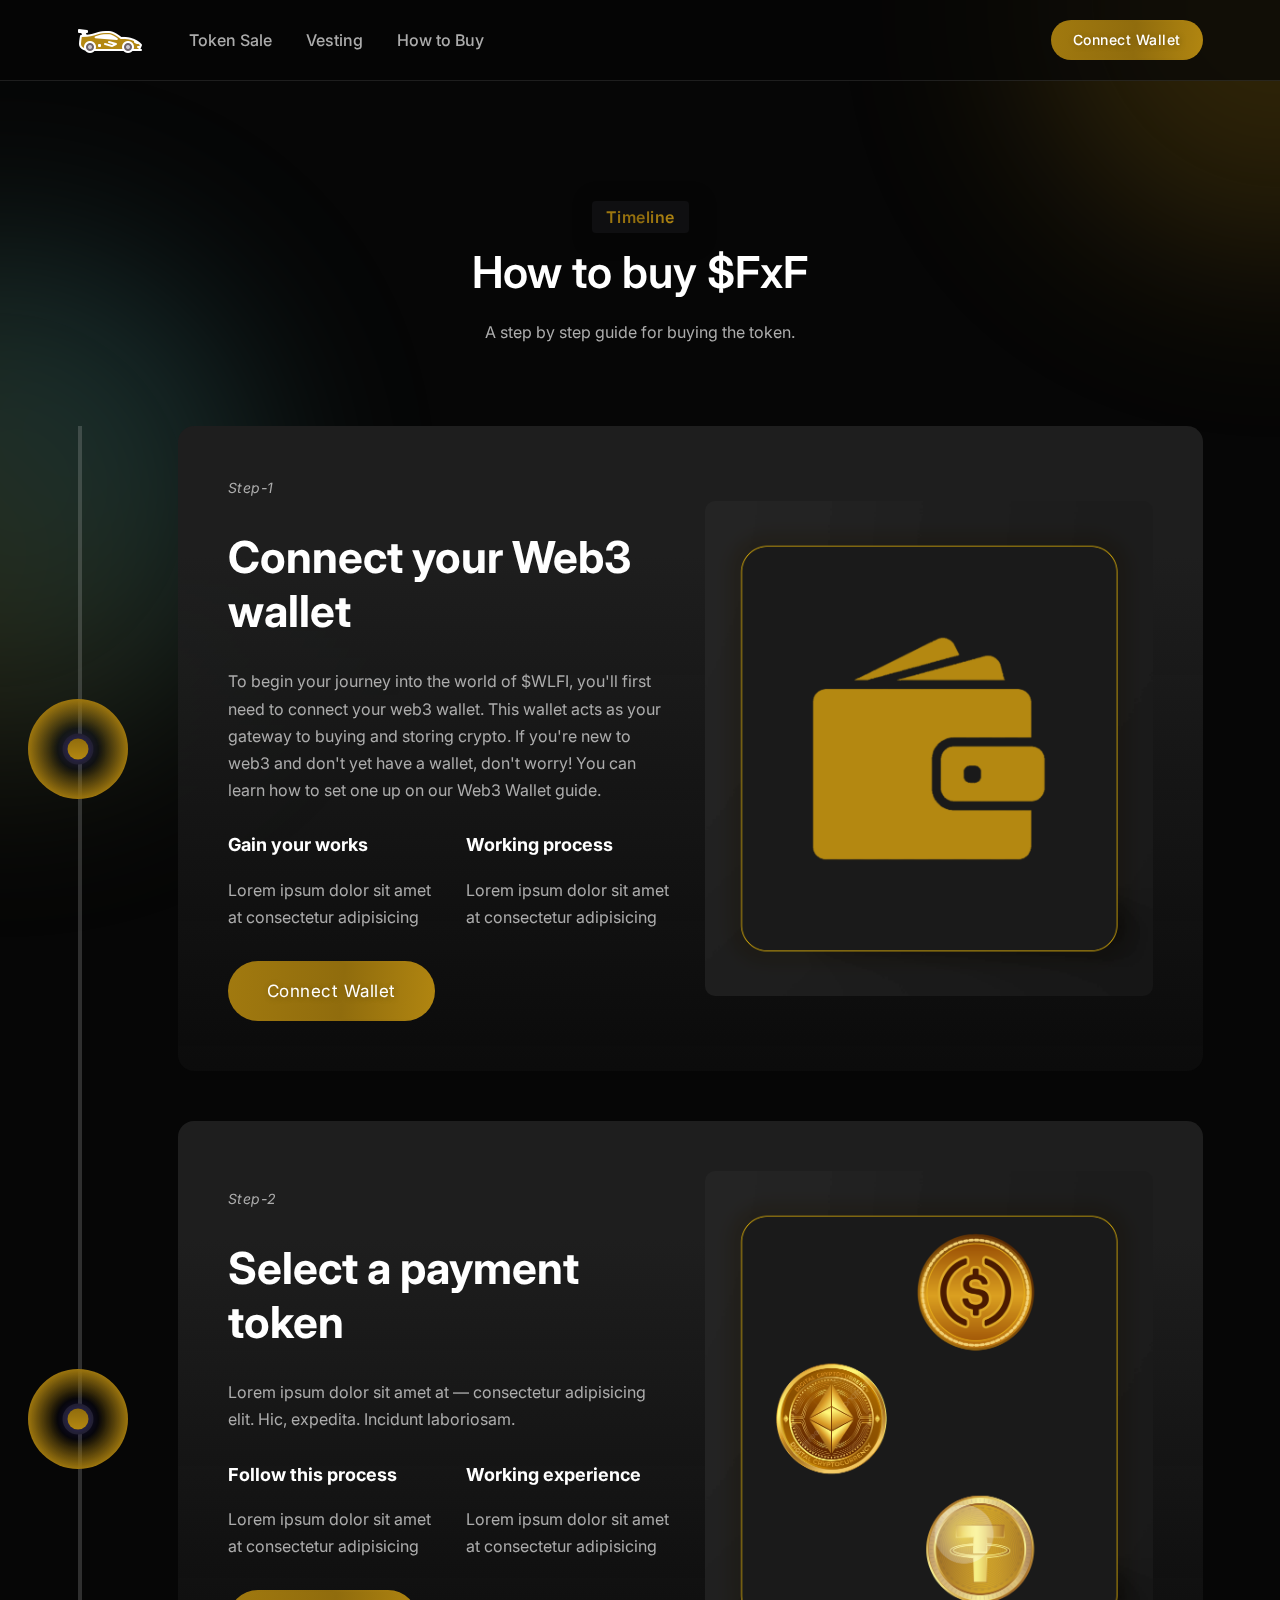
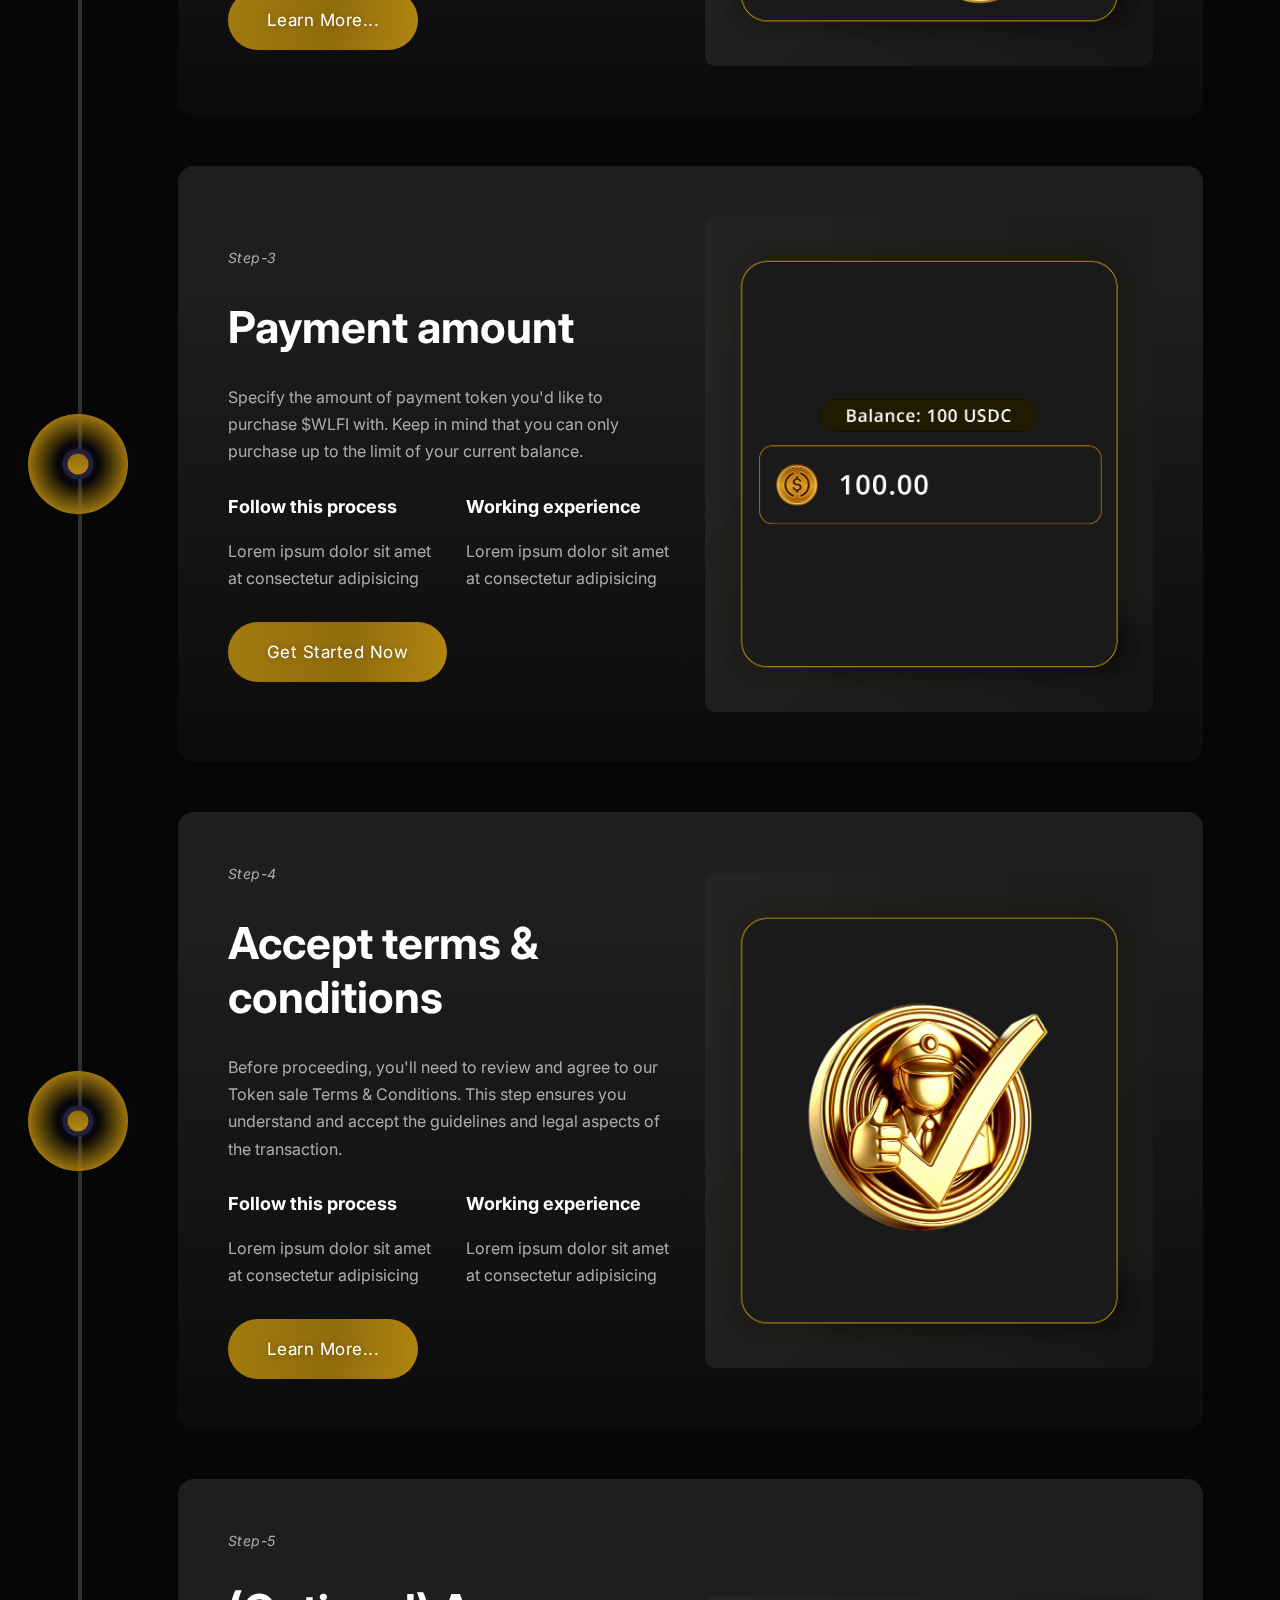
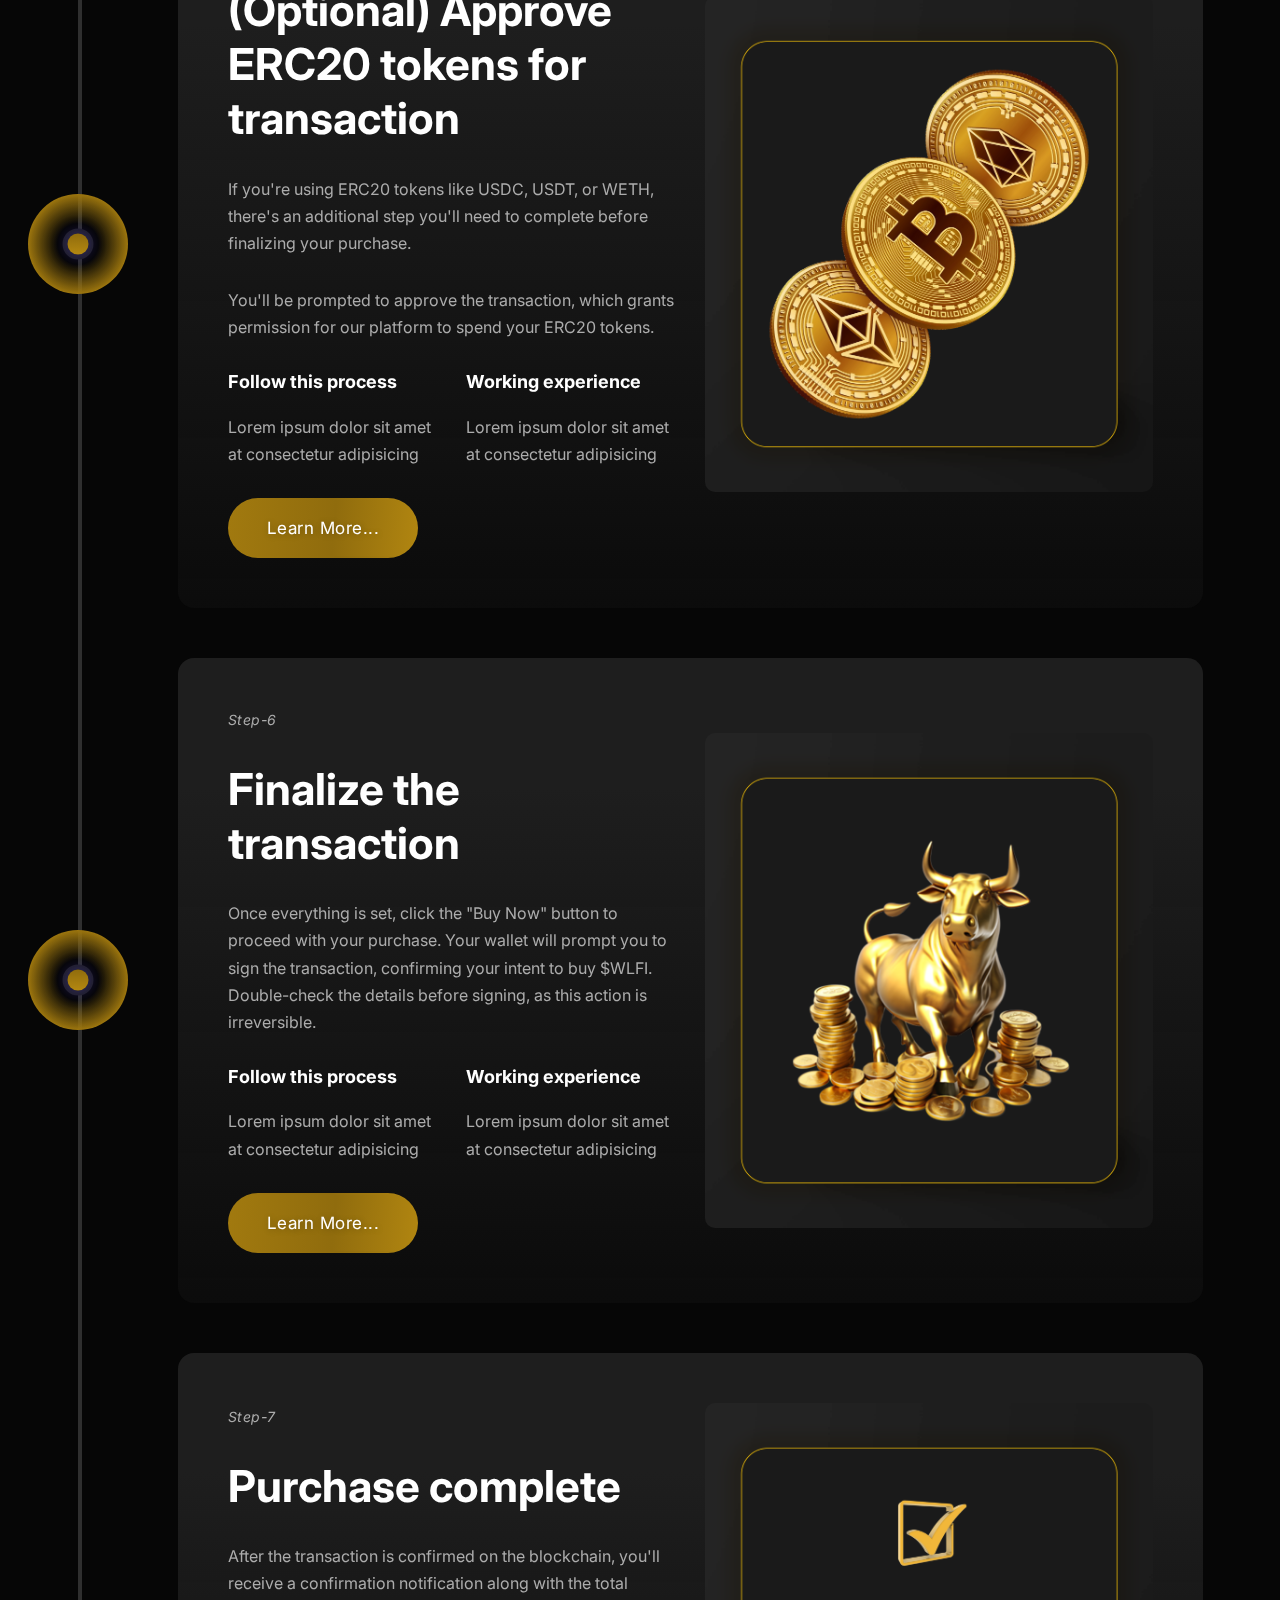
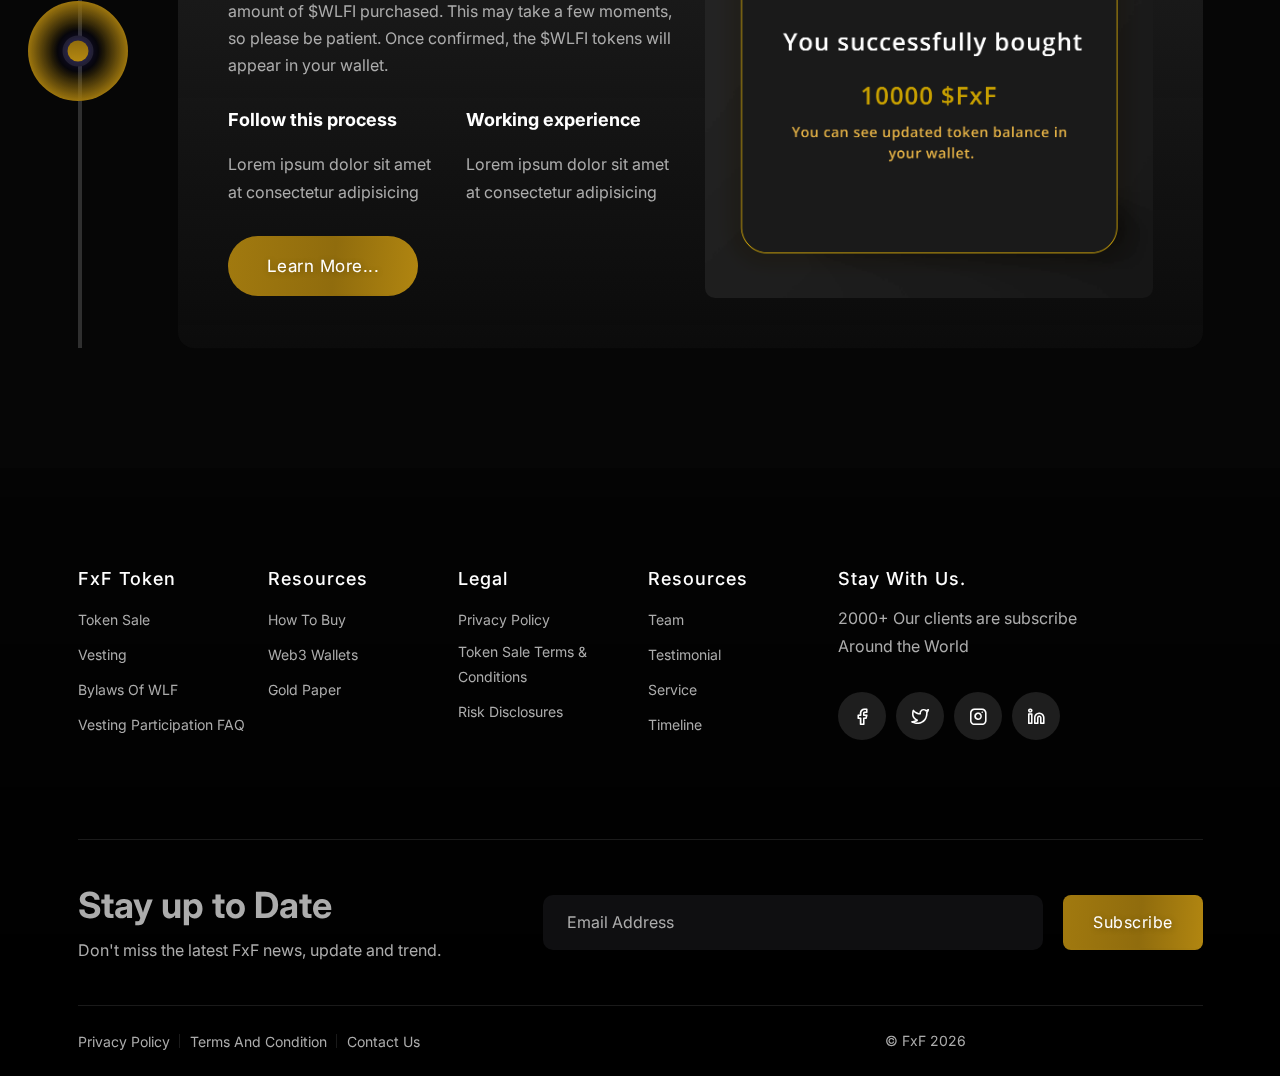
==== commit 2fb7916f: "file updated" ====
--- a/how-to-buy.html
+++ b/how-to-buy.html
@@ -1013,6 +1013,215 @@
                     </div>
                   </div>
                 </div>
+                <div class="single-timeline mt--50">
+                  <div class="timeline-dot">
+                    <div class="time-line-circle"></div>
+                  </div>
+                  <div class="single-content">
+                    <div class="inner">
+                      <div class="row row--30 align-items-center">
+                        <div
+                          class="col-lg-6 mt_md--40 mt_sm--40 order-2 order-lg-1"
+                        >
+                          <div class="content">
+                            <span class="date-of-timeline">Step-6</span>
+                            <h2
+                              class="title sal-animate"
+                              data-sal="slide-up"
+                              data-sal-duration="700"
+                              data-sal-delay="200"
+                            >
+                              Finalize the transaction
+                            </h2>
+                            <p
+                              class="description sal-animate"
+                              data-sal="slide-up"
+                              data-sal-duration="700"
+                              data-sal-delay="300"
+                            >
+                              Once everything is set, click the "Buy Now" button
+                              to proceed with your purchase. Your wallet will
+                              prompt you to sign the transaction, confirming
+                              your intent to buy $WLFI. Double-check the details
+                              before signing, as this action is irreversible.
+                            </p>
+                            <div class="row row--30">
+                              <div class="col-lg-6 col-md-6 col-12">
+                                <div class="working-list">
+                                  <h5
+                                    class="working-title sal-animate"
+                                    data-sal="slide-up"
+                                    data-sal-duration="700"
+                                    data-sal-delay="350"
+                                  >
+                                    Follow this process
+                                  </h5>
+                                  <p
+                                    data-sal="slide-up"
+                                    data-sal-duration="700"
+                                    data-sal-delay="300"
+                                    class="sal-animate"
+                                  >
+                                    Lorem ipsum dolor sit amet at consectetur
+                                    adipisicing
+                                  </p>
+                                </div>
+                              </div>
+                              <div class="col-lg-6 col-md-6 col-12">
+                                <div class="working-list">
+                                  <h5
+                                    class="working-title sal-animate"
+                                    data-sal="slide-up"
+                                    data-sal-duration="700"
+                                    data-sal-delay="350"
+                                  >
+                                    Working experience
+                                  </h5>
+                                  <p
+                                    data-sal="slide-up"
+                                    data-sal-duration="700"
+                                    data-sal-delay="300"
+                                    class="sal-animate"
+                                  >
+                                    Lorem ipsum dolor sit amet at consectetur
+                                    adipisicing
+                                  </p>
+                                </div>
+                              </div>
+                            </div>
+                            <div
+                              class="read-morebtn sal-animate"
+                              data-sal="slide-up"
+                              data-sal-duration="700"
+                              data-sal-delay="400"
+                            >
+                              <a
+                                class="btn-default btn-large round"
+                                href="contact.html"
+                              >
+                                <span>Learn More...</span>
+                              </a>
+                            </div>
+                          </div>
+                        </div>
+                        <div class="col-lg-6 order-1 order-lg-2">
+                          <div class="thumbnail">
+                            <img
+                              class="w-100"
+                              src="assets/images/timeline-06.png"
+                              alt="Corporate Html Template"
+                            />
+                          </div>
+                        </div>
+                      </div>
+                    </div>
+                  </div>
+                </div>
+                <div class="single-timeline mt--50">
+                  <div class="timeline-dot">
+                    <div class="time-line-circle"></div>
+                  </div>
+                  <div class="single-content">
+                    <div class="inner">
+                      <div class="row row--30 align-items-center">
+                        <div
+                          class="col-lg-6 mt_md--40 mt_sm--40 order-2 order-lg-1"
+                        >
+                          <div class="content">
+                            <span class="date-of-timeline">Step-7</span>
+                            <h2
+                              class="title sal-animate"
+                              data-sal="slide-up"
+                              data-sal-duration="700"
+                              data-sal-delay="200"
+                            >
+                              Purchase complete
+                            </h2>
+                            <p
+                              class="description sal-animate"
+                              data-sal="slide-up"
+                              data-sal-duration="700"
+                              data-sal-delay="300"
+                            >
+                              After the transaction is confirmed on the
+                              blockchain, you'll receive a confirmation
+                              notification along with the total amount of $WLFI
+                              purchased. This may take a few moments, so please
+                              be patient. Once confirmed, the $WLFI tokens will
+                              appear in your wallet.
+                            </p>
+                            <div class="row row--30">
+                              <div class="col-lg-6 col-md-6 col-12">
+                                <div class="working-list">
+                                  <h5
+                                    class="working-title sal-animate"
+                                    data-sal="slide-up"
+                                    data-sal-duration="700"
+                                    data-sal-delay="350"
+                                  >
+                                    Follow this process
+                                  </h5>
+                                  <p
+                                    data-sal="slide-up"
+                                    data-sal-duration="700"
+                                    data-sal-delay="300"
+                                    class="sal-animate"
+                                  >
+                                    Lorem ipsum dolor sit amet at consectetur
+                                    adipisicing
+                                  </p>
+                                </div>
+                              </div>
+                              <div class="col-lg-6 col-md-6 col-12">
+                                <div class="working-list">
+                                  <h5
+                                    class="working-title sal-animate"
+                                    data-sal="slide-up"
+                                    data-sal-duration="700"
+                                    data-sal-delay="350"
+                                  >
+                                    Working experience
+                                  </h5>
+                                  <p
+                                    data-sal="slide-up"
+                                    data-sal-duration="700"
+                                    data-sal-delay="300"
+                                    class="sal-animate"
+                                  >
+                                    Lorem ipsum dolor sit amet at consectetur
+                                    adipisicing
+                                  </p>
+                                </div>
+                              </div>
+                            </div>
+                            <div
+                              class="read-morebtn sal-animate"
+                              data-sal="slide-up"
+                              data-sal-duration="700"
+                              data-sal-delay="400"
+                            >
+                              <a
+                                class="btn-default btn-large round"
+                                href="contact.html"
+                              >
+                                <span>Learn More...</span>
+                              </a>
+                            </div>
+                          </div>
+                        </div>
+                        <div class="col-lg-6 order-1 order-lg-2">
+                          <div class="thumbnail">
+                            <img
+                              class="w-100"
+                              src="assets/images/timeline-07.png"
+                              alt="Corporate Html Template"
+                            />
+                          </div>
+                        </div>
+                      </div>
+                    </div>
+                  </div>
+                </div>
               </div>
             </div>
           </div>
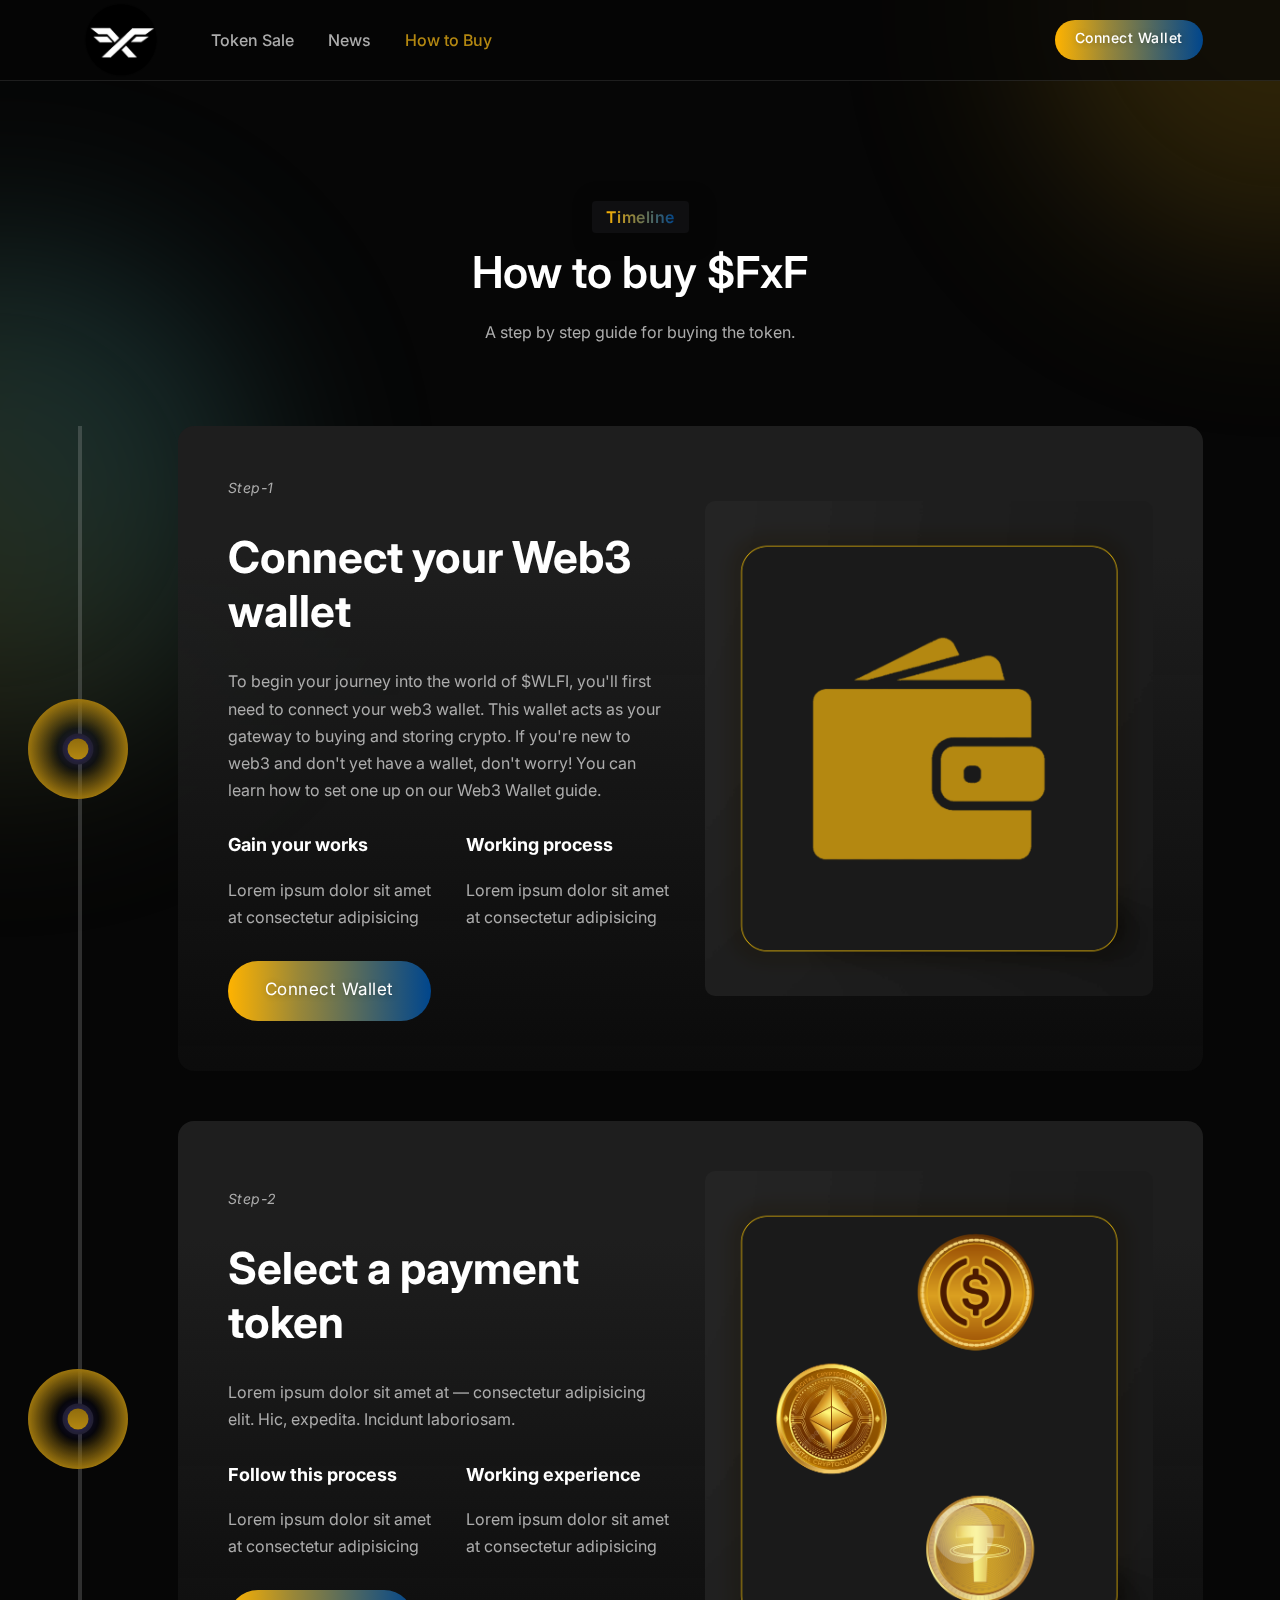
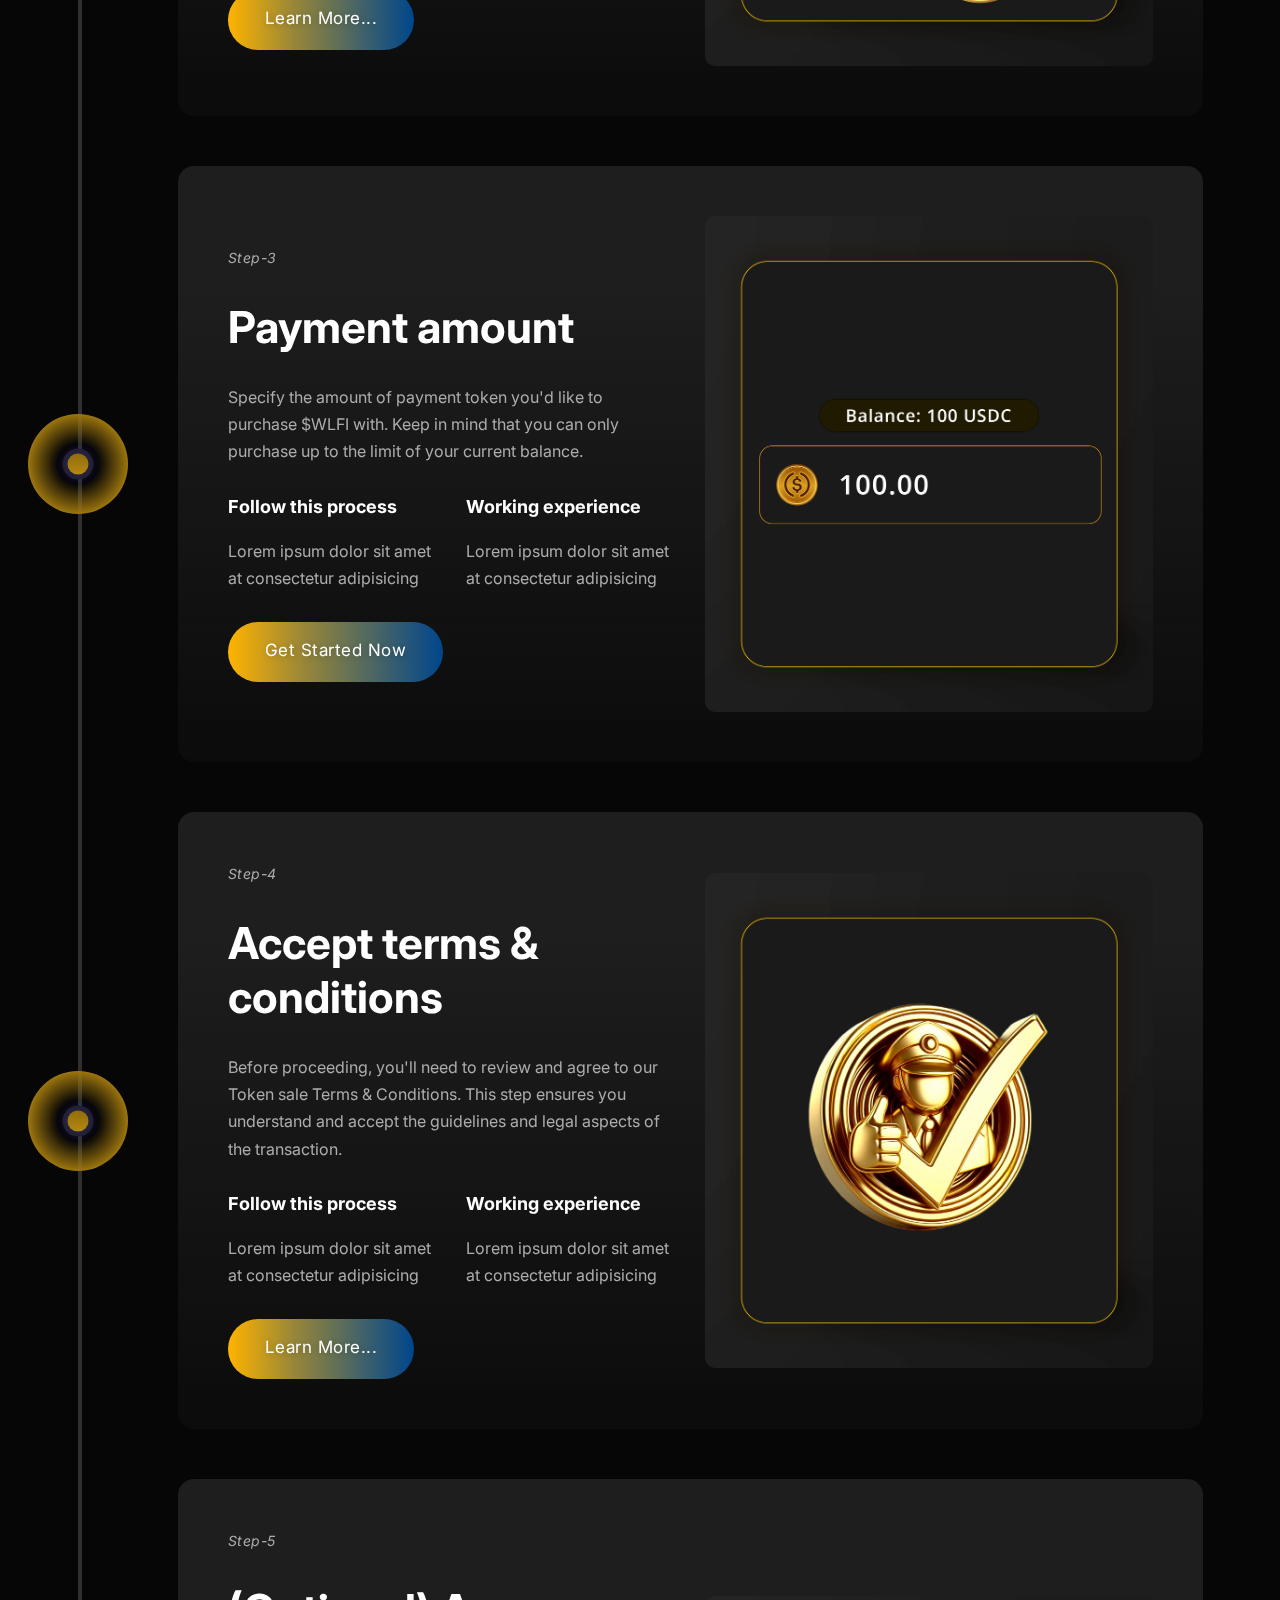
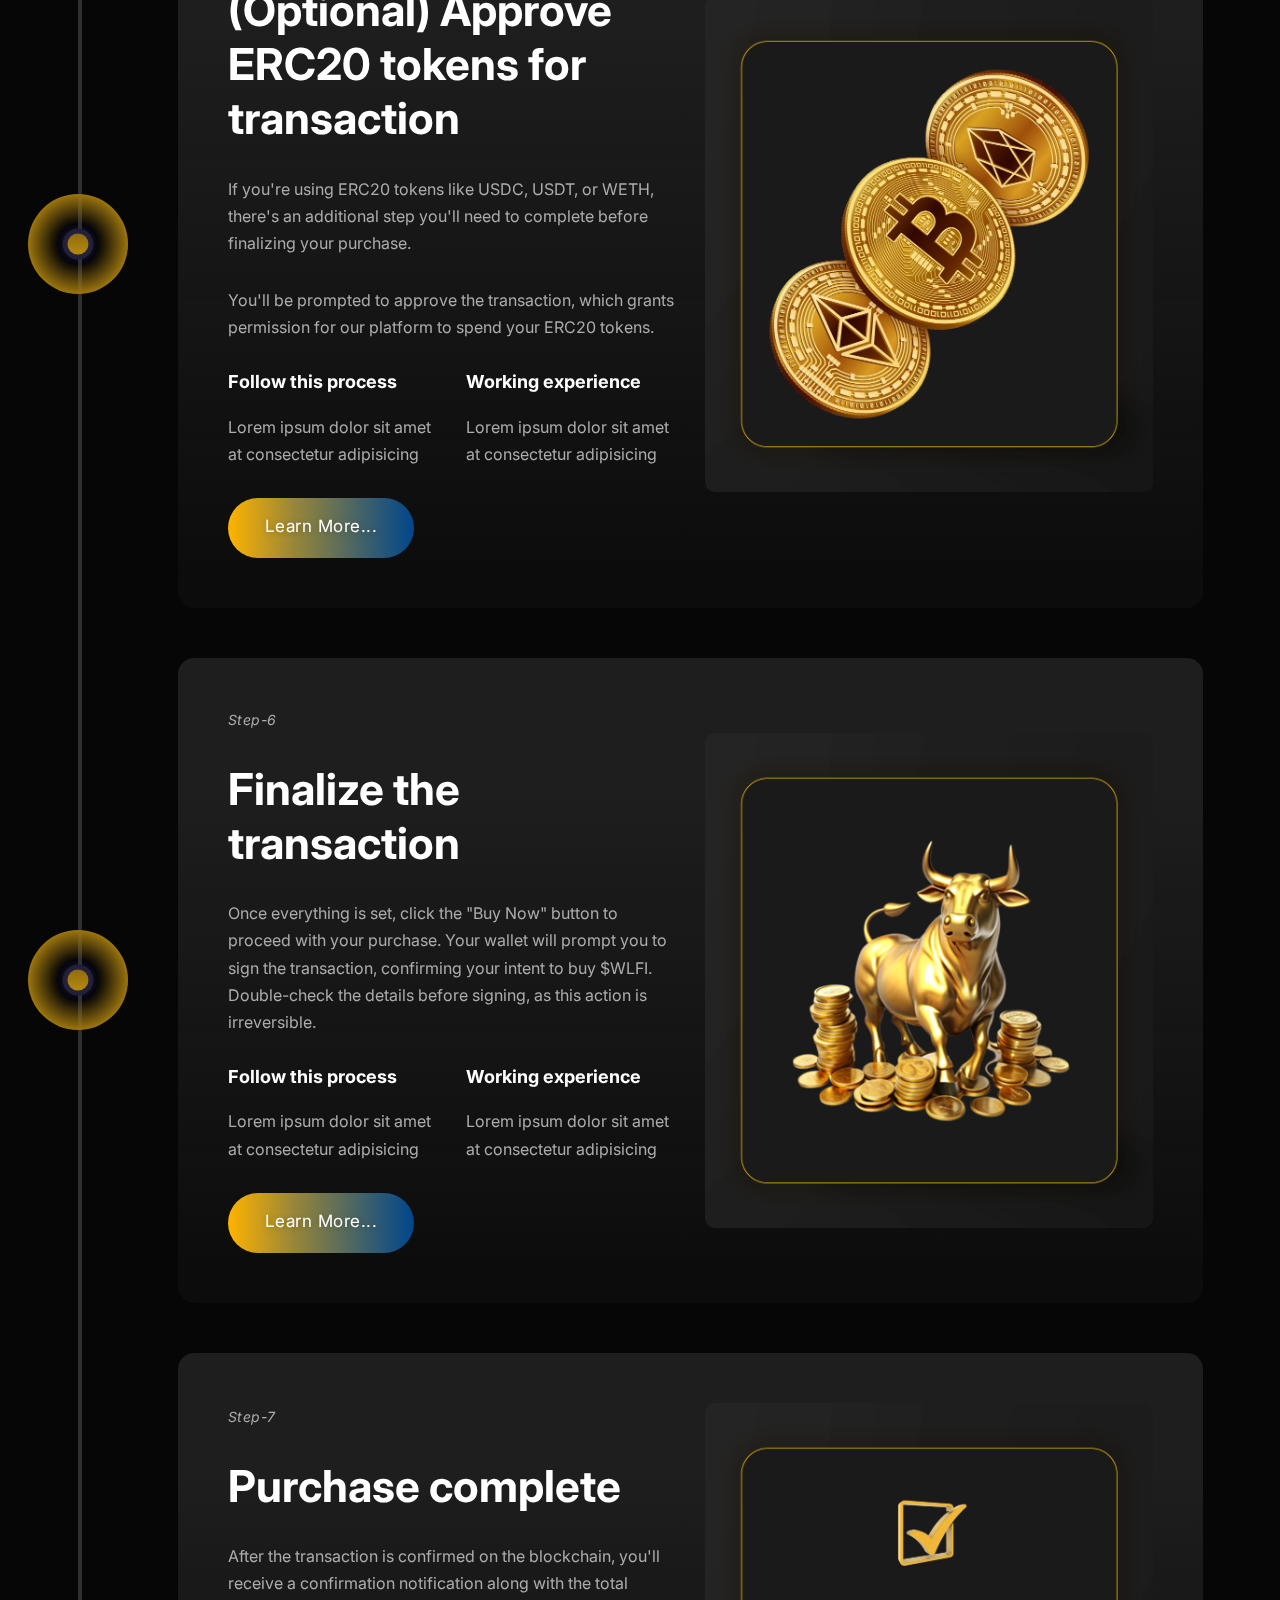
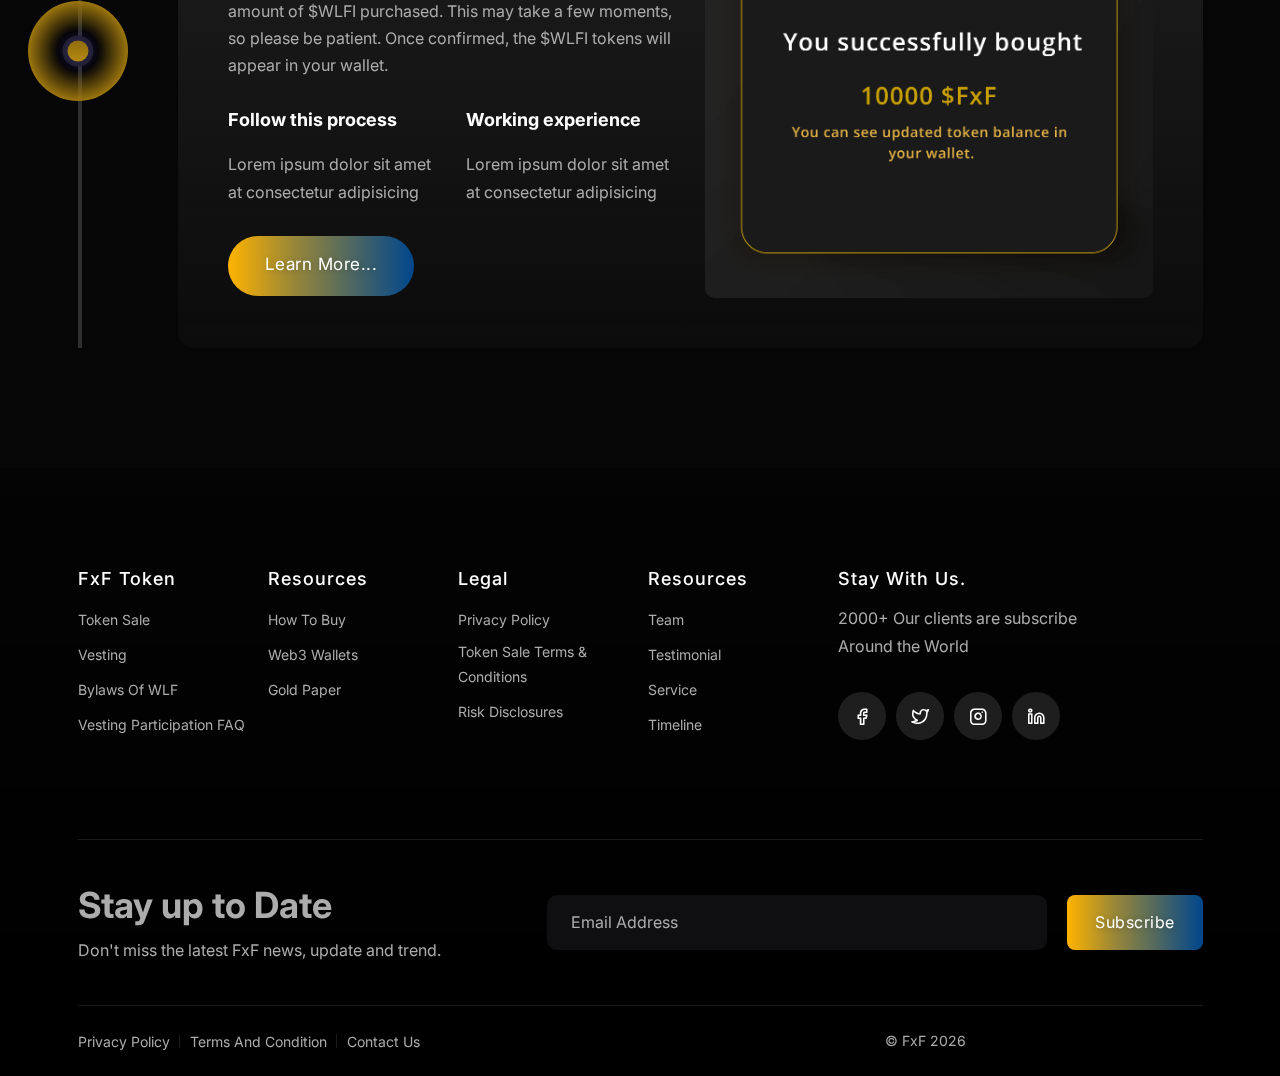
==== commit 9668b9ec: "UI Design updated" ====
--- a/how-to-buy.html
+++ b/how-to-buy.html
@@ -56,10 +56,10 @@
                       <a href="#">Token Sale</a>
                     </li>
                     <li>
-                      <a href="#">Vesting</a>
+                      <a href="raffles-new.html">News</a>
                     </li>
                     <li>
-                      <a href="#">How to Buy</a>
+                      <a href="how-to-buy.html">How to Buy</a>
                     </li>
                   </ul>
                 </nav>
@@ -94,12 +94,12 @@
               <a href="index.html">
                 <img
                   class="logo-light"
-                  src="assets/images/logo/logo.png"
+                  src="assets/images/logo.png"
                   alt="Corporate Logo"
                 />
                 <img
                   class="logo-dark"
-                  src="assets/images/logo/logo-dark.png"
+                  src="assets/images/logo-dark.png"
                   alt="Corporate Logo"
                 />
               </a>
@@ -115,10 +115,10 @@
               <a href="#">Token Sale</a>
             </li>
             <li>
-              <a href="#">Vesting</a>
+              <a href="raffles-new.html">News</a>
             </li>
             <li>
-              <a href="how-to-buy">How to Buy</a>
+              <a href="how-to-buy.html">How to Buy</a>
             </li>
           </ul>
         </div>
@@ -138,12 +138,12 @@
               <a href="index.html">
                 <img
                   class="logo-light"
-                  src="assets/images/logo/logo.png"
+                  src="assets/images/logo.png"
                   alt="Corporate Logo"
                 />
                 <img
                   class="logo-dark"
-                  src="assets/images/logo/logo-dark.png"
+                  src="assets/images/logo-dark.png"
                   alt="Corporate Logo"
                 />
               </a>
@@ -155,303 +155,14 @@
             </div>
           </div>
           <ul class="mainmenu">
-            <li class="with-megamenu has-menu-child-item position-relative">
-              <a href="#">Home</a>
-              <div class="rainbow-megamenu with-mega-item-2">
-                <div class="wrapper">
-                  <div class="row row--0">
-                    <div class="col-lg-6 single-mega-item">
-                      <ul class="mega-menu-item">
-                        <li>
-                          <a href="index-landing.html"
-                            >Sass Landing
-                            <span class="rainbow-badge-card">New</span></a
-                          >
-                        </li>
-                        <li>
-                          <a href="index-application.html"
-                            >Application
-                            <span class="rainbow-badge-card">New</span></a
-                          >
-                        </li>
-                        <li>
-                          <a href="index-collaborate.html"
-                            >Collaborate
-                            <span class="rainbow-badge-card">New</span></a
-                          >
-                        </li>
-                        <li>
-                          <a href="index-business-consulting.html"
-                            >Business Consulting</a
-                          >
-                        </li>
-                        <li>
-                          <a href="index-business-consulting-2.html"
-                            >Business Consulting 02</a
-                          >
-                        </li>
-                        <li>
-                          <a href="index-magazine.html"
-                            >Magazine
-                            <span class="rainbow-badge-card">New</span></a
-                          >
-                        </li>
-                        <li>
-                          <a href="index-corporate.html">Corporate</a>
-                        </li>
-                        <li>
-                          <a href="index-business.html">Business</a>
-                        </li>
-                        <li>
-                          <a href="index-digital-agency.html">Digital Agency</a>
-                        </li>
-                        <li>
-                          <a href="index-finance.html">Finance</a>
-                        </li>
-                        <li>
-                          <a href="index-company.html">Company</a>
-                        </li>
-                        <li>
-                          <a href="index-marketing-agency.html"
-                            >Marketing Agency</a
-                          >
-                        </li>
-                      </ul>
-                    </div>
-                    <div class="col-lg-6 single-mega-item">
-                      <ul class="mega-menu-item">
-                        <li>
-                          <a href="index-travel-agency.html">Travel Agency</a>
-                        </li>
-                        <li>
-                          <a href="index-consulting.html">Consulting</a>
-                        </li>
-                        <li>
-                          <a href="index-seo-agency.html">SEO Agency</a>
-                        </li>
-                        <li>
-                          <a href="index-personal-portfolio.html"
-                            >Personal Portfolio</a
-                          >
-                        </li>
-                        <li>
-                          <a href="index-event-conference.html"
-                            >Event Conference</a
-                          >
-                        </li>
-                        <li>
-                          <a href="index-creative-portfolio.html"
-                            >Creative Portfolio</a
-                          >
-                        </li>
-                        <li>
-                          <a href="index-freelancer.html">Freelancer</a>
-                        </li>
-                        <li>
-                          <a href="index-international-consulting.html"
-                            >International Consulting</a
-                          >
-                        </li>
-                        <li>
-                          <a href="index-startup.html">Startup</a>
-                        </li>
-                        <li>
-                          <a href="index-web-agency.html">Web Agency</a>
-                        </li>
-                        <li>
-                          <a href="index-corporate-one-page.html"
-                            >Corporate One Page
-                            <span class="rainbow-badge-card">New</span></a
-                          >
-                        </li>
-                        <li>
-                          <a href="index-photographer.html"
-                            >Photographer
-                            <span class="rainbow-badge-card">New</span></a
-                          >
-                        </li>
-                      </ul>
-                    </div>
-                  </div>
-                </div>
-              </div>
+            <li>
+              <a href="#">Token Sale</a>
             </li>
             <li>
-              <a href="#">About</a>
-            </li>
-            <li class="with-megamenu has-menu-child-item">
-              <a href="#">Elements</a>
-              <div class="rainbow-megamenu">
-                <div class="wrapper">
-                  <div class="row row--0">
-                    <div class="col-lg-3 single-mega-item">
-                      <ul class="mega-menu-item">
-                        <li>
-                          <a href="button.html">Button</a>
-                        </li>
-                        <li>
-                          <a href="service.html">Service</a>
-                        </li>
-                        <li>
-                          <a href="counter.html">Counter</a>
-                        </li>
-                        <li>
-                          <a href="progressbar.html">Progressbar</a>
-                        </li>
-                        <li>
-                          <a href="accordion.html">Accordion</a>
-                        </li>
-                        <li>
-                          <a href="social-share.html">Social Share</a>
-                        </li>
-                        <li>
-                          <a href="blog-grid.html">Blog Grid</a>
-                        </li>
-                      </ul>
-                    </div>
-                    <div class="col-lg-3 single-mega-item">
-                      <ul class="mega-menu-item">
-                        <li>
-                          <a href="team.html">Team</a>
-                        </li>
-                        <li>
-                          <a href="portfolio.html">Portfolio</a>
-                        </li>
-                        <li>
-                          <a href="testimonial.html">Testimonial</a>
-                        </li>
-                        <li>
-                          <a href="timeline.html">Timeline</a>
-                        </li>
-                        <li>
-                          <a href="tab.html">Tab</a>
-                        </li>
-                        <li>
-                          <a href="pricing.html">Pricing</a>
-                        </li>
-                        <li>
-                          <a href="split.html">Split Section</a>
-                        </li>
-                      </ul>
-                    </div>
-                    <div class="col-lg-3 single-mega-item">
-                      <ul class="mega-menu-item">
-                        <li>
-                          <a href="call-to-action.html">Call To Action</a>
-                        </li>
-                        <li>
-                          <a href="video.html">Video</a>
-                        </li>
-                        <li>
-                          <a href="gallery.html">Gallery</a>
-                        </li>
-                        <li>
-                          <a href="#">Contact</a>
-                        </li>
-                        <li>
-                          <a href="brand.html">Brand</a>
-                        </li>
-                        <li>
-                          <a href="portfolio.html">Portfolio</a>
-                        </li>
-                        <li>
-                          <a href="error.html">404</a>
-                        </li>
-                      </ul>
-                    </div>
-                    <div class="col-lg-3 single-mega-item">
-                      <ul class="mega-menu-item">
-                        <li>
-                          <a href="advance-tab.html"
-                            >Advance Tab
-                            <span class="rainbow-badge-card">Hot</span></a
-                          >
-                        </li>
-                        <li>
-                          <a href="brand-carouse.html"
-                            >Brand Carousel
-                            <span class="rainbow-badge-card">New</span></a
-                          >
-                        </li>
-                        <li>
-                          <a href="advance-pricing.html"
-                            >Advance Pricing
-                            <span class="rainbow-badge-card">Hot</span></a
-                          >
-                        </li>
-                        <li>
-                          <a href="portfolio-details.html">Portfolio Details</a>
-                        </li>
-                        <li>
-                          <a href="blog-details.html">Blog Details</a>
-                        </li>
-                        <li>
-                          <a href="privacy-policy.html"
-                            >Privacy Policy
-                            <span class="rainbow-badge-card">New</span></a
-                          >
-                        </li>
-                        <li>
-                          <a href="login.html"
-                            >Profile
-                            <span class="rainbow-badge-card">New</span></a
-                          >
-                        </li>
-                      </ul>
-                    </div>
-                  </div>
-                </div>
-              </div>
-            </li>
-
-            <li class="has-droupdown has-menu-child-item">
-              <a href="#">Blog</a>
-              <ul class="submenu">
-                <li>
-                  <a href="blog-grid.html">Blog Grid</a>
-                </li>
-                <li>
-                  <a href="blog-grid-sidebar.html">Blog Grid Sidebar</a>
-                </li>
-                <li>
-                  <a href="blog-list-view.html">Blog List View</a>
-                </li>
-                <li>
-                  <a href="blog-list-sidebar.html">Blog List View Sidebar</a>
-                </li>
-                <li>
-                  <a href="blog-details.html">Blog Details</a>
-                </li>
-              </ul>
-            </li>
-
-            <li class="has-droupdown has-menu-child-item">
-              <a href="#">Portfolio</a>
-              <ul class="submenu">
-                <li>
-                  <a href="portfolio.html">Portfolio Default</a>
-                </li>
-                <li>
-                  <a href="portfolio-three-column.html"
-                    >Portfolio Three Column</a
-                  >
-                </li>
-                <li>
-                  <a href="portfolio-full-width.html">Portfolio Full Width</a>
-                </li>
-                <li>
-                  <a href="portfolio-grid-layout.html">Portfolio Grid Layout</a>
-                </li>
-                <li>
-                  <a href="portfolio-box-layout.html">Portfolio Box Layout</a>
-                </li>
-                <li>
-                  <a href="portfolio-details.html">Portfolio Details</a>
-                </li>
-              </ul>
+              <a href="raffles-new.html">News</a>
             </li>
             <li>
-              <a href="#">Contact</a>
+              <a href="how-to-buy.html">How to Buy</a>
             </li>
           </ul>
         </div>
--- a/assets/css/style.css
+++ b/assets/css/style.css
@@ -7769,14 +7769,37 @@
 /* Theme Gradient */
 .theme-gradient,
 .counter-style-1 .count-number {
-  background: linear-gradient(
+  /* background: linear-gradient(
       95deg,
       var(--color-primary) 15%,
       var(--color-tertiary) 45%,
       var(--color-pink) 75%,
       var(--color-secondary) 100%
     )
-    98%/200% 100%;
+    98%/200% 100%; */
+  /* background: radial-gradient(
+      ellipse farthest-corner at right bottom,
+      #fedb37 0%,
+      #fdb931 8%,
+      #9f7928 30%,
+      #8a6e2f 40%,
+      transparent 80%
+    ),
+    radial-gradient(
+      ellipse farthest-corner at left top,
+      #ffffff 0%,
+      #ffffac 8%,
+      #d1b464 25%,
+      #5d4a1f 62.5%,
+      #5d4a1f 100%
+    ); */
+
+  background-image: linear-gradient(
+    90deg,
+    #ffb300 0%,
+    #998738 35%,
+    #00468d 100%
+  );
   text-transform: capitalize;
   -webkit-background-clip: text;
   background-clip: text;
@@ -8093,6 +8116,23 @@
   color: var(--color-body); */
   /* -- Placeholder -- */
 }
+
+.rainbow-comment-form input[type="text"],
+input[type="password"],
+input[type="email"],
+input[type="number"],
+input[type="tel"],
+textarea {
+  background: transparent;
+  -webkit-box-shadow: none;
+  box-shadow: none;
+  padding: 0 15px;
+  outline: none;
+  border: var(--border-width) solid var(--color-border);
+  border-radius: var(--radius);
+  color: var(--color-body);
+}
+
 input[type="text"]::placeholder,
 input[type="password"]::placeholder,
 input[type="email"]::placeholder,
@@ -9124,7 +9164,7 @@
   align-items: center;
 }
 .header-default .logo a img {
-  max-height: 45px;
+  max-height: 80px;
 }
 .header-default .header-right {
   display: flex;
@@ -10019,17 +10059,42 @@
   padding: 0 28px;
   border-style: solid;
   border-width: 2px;
-  border-color: transparent;
+  /* border-color: #fff; */
   border-radius: 8px;
+  border: none;
   background-color: transparent;
-  background: linear-gradient(
+
+  background-image: linear-gradient(
+    90deg,
+    #ffb300 0%,
+    #998738 35%,
+    #00468d 100%
+  );
+
+  /* background: radial-gradient(
+      ellipse farthest-corner at right bottom,
+      #fedb37 0%,
+      #fdb931 8%,
+      #9f7928 30%,
+      #8a6e2f 40%,
+      transparent 80%
+    ),
+    radial-gradient(
+      ellipse farthest-corner at left top,
+      #ffffff 0%,
+      #ffffac 8%,
+      #d1b464 25%,
+      #5d4a1f 62.5%,
+      #5d4a1f 100%
+    ); */
+  /* background: linear-gradient(
       95deg,
       var(--color-primary) 15%,
       var(--color-tertiary) 45%,
       var(--color-pink) 75%,
       var(--color-secondary) 100%
     )
-    95%/200% 100%;
+    95%/200% 100%; */
   transition-duration: 300ms;
   color: var(--color-white);
   font-size: 16px;
@@ -10123,8 +10188,32 @@
 a.btn-default.btn-border:hover,
 button.btn-default.btn-border:hover,
 div.btn-default.btn-border:hover {
-  background-color: var(--color-secondary);
-  border-color: var(--color-secondary);
+  /* background: radial-gradient(
+      ellipse farthest-corner at right bottom,
+      #fedb37 0%,
+      #fdb931 8%,
+      #9f7928 30%,
+      #8a6e2f 40%,
+      transparent 80%
+    ),
+    radial-gradient(
+      ellipse farthest-corner at left top,
+      #ffffff 0%,
+      #ffffac 8%,
+      #d1b464 25%,
+      #5d4a1f 62.5%,
+      #5d4a1f 100%
+    ); */
+  /* background-color: var(--color-secondary); */
+
+  background-image: linear-gradient(
+    90deg,
+    #ffb300 0%,
+    #998738 35%,
+    #00468d 100%
+  );
+  border: 1px solid #ffffff;
+  border-color: #ffff;
 }
 a.btn-default.text-underline,
 button.btn-default.text-underline,
